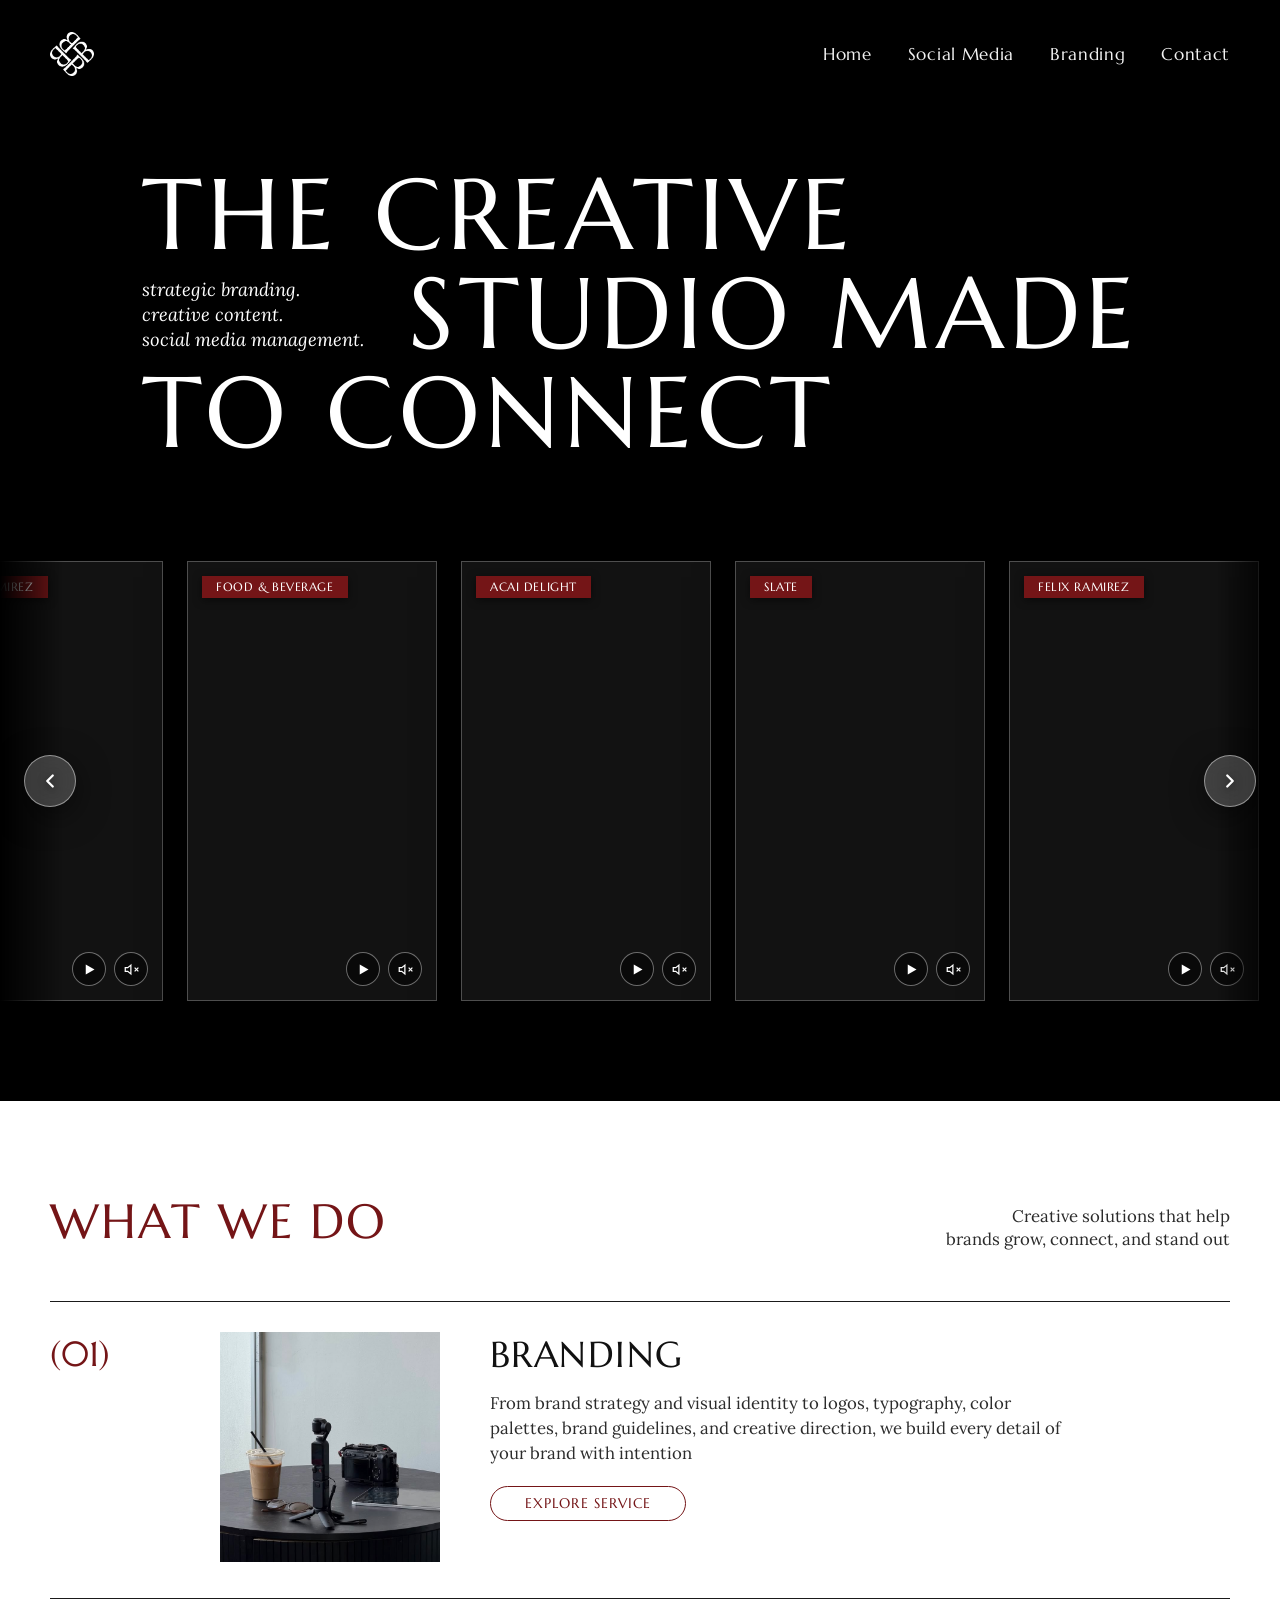
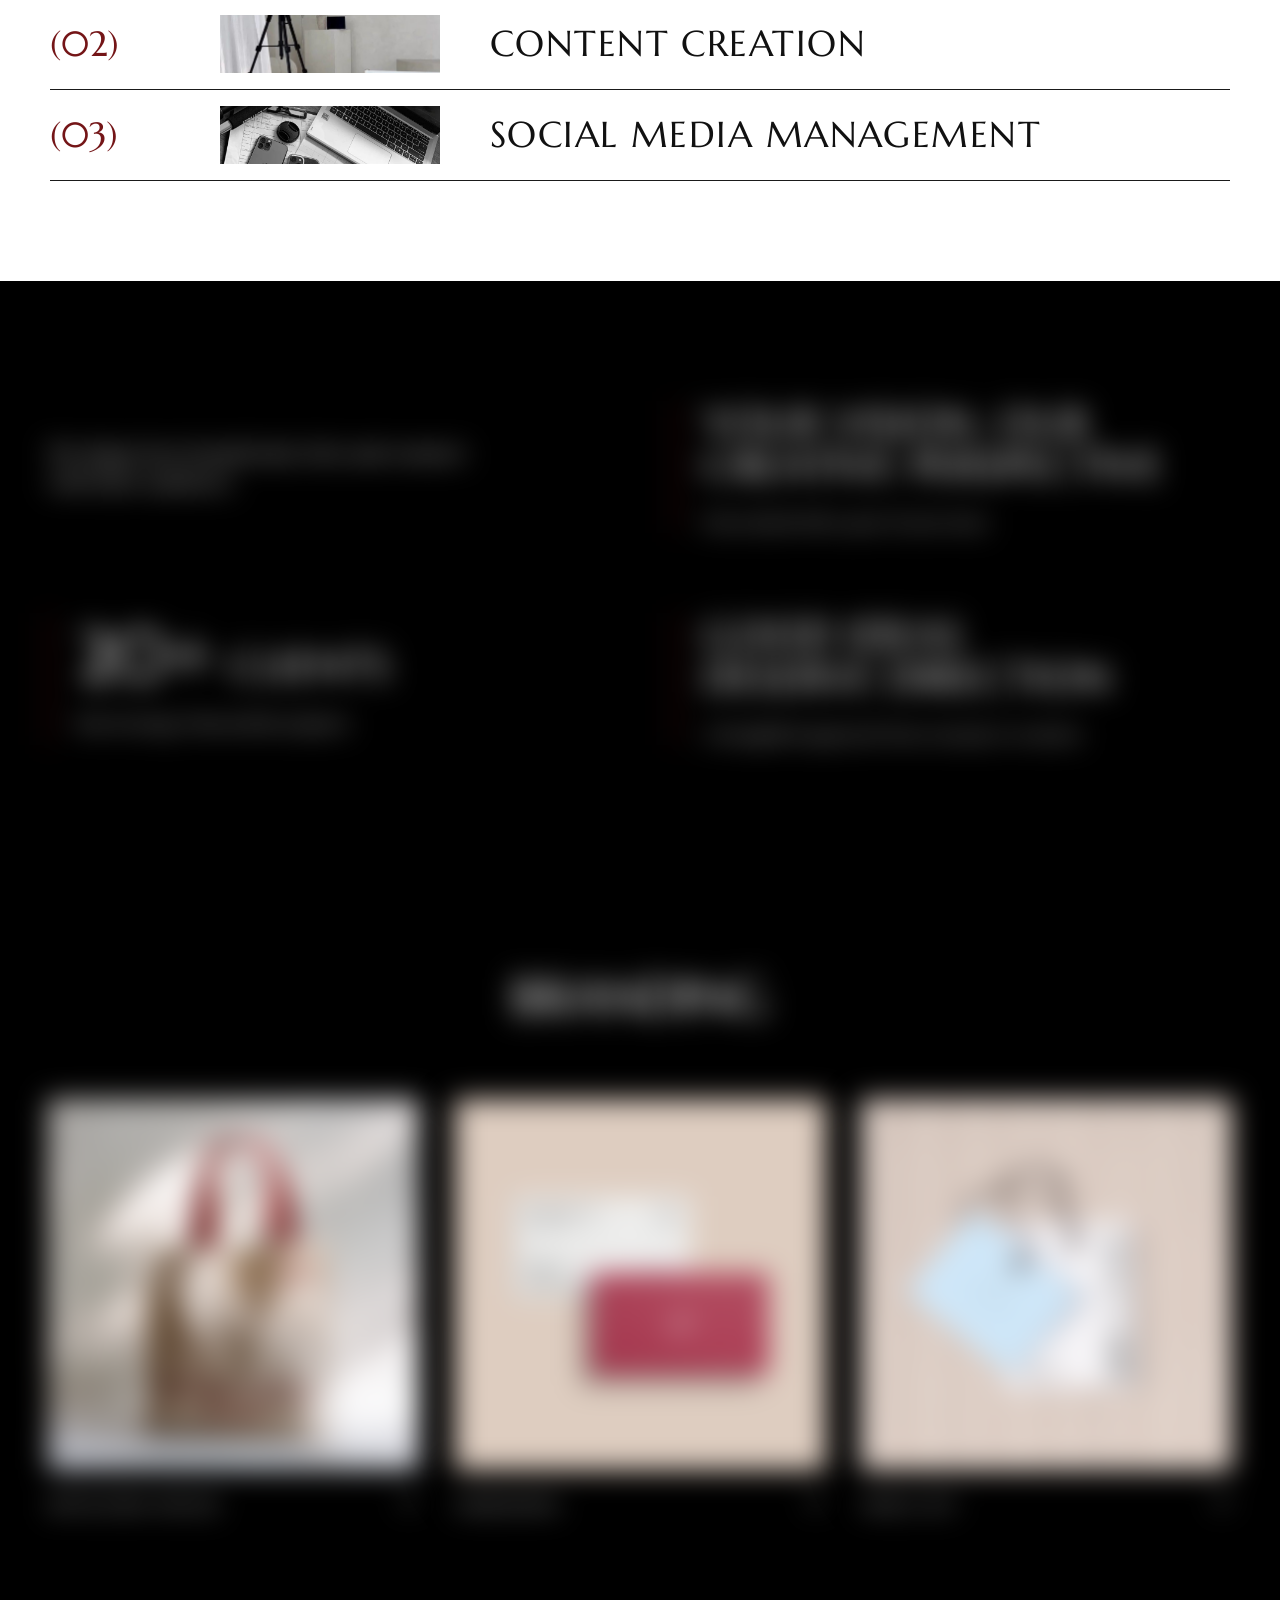
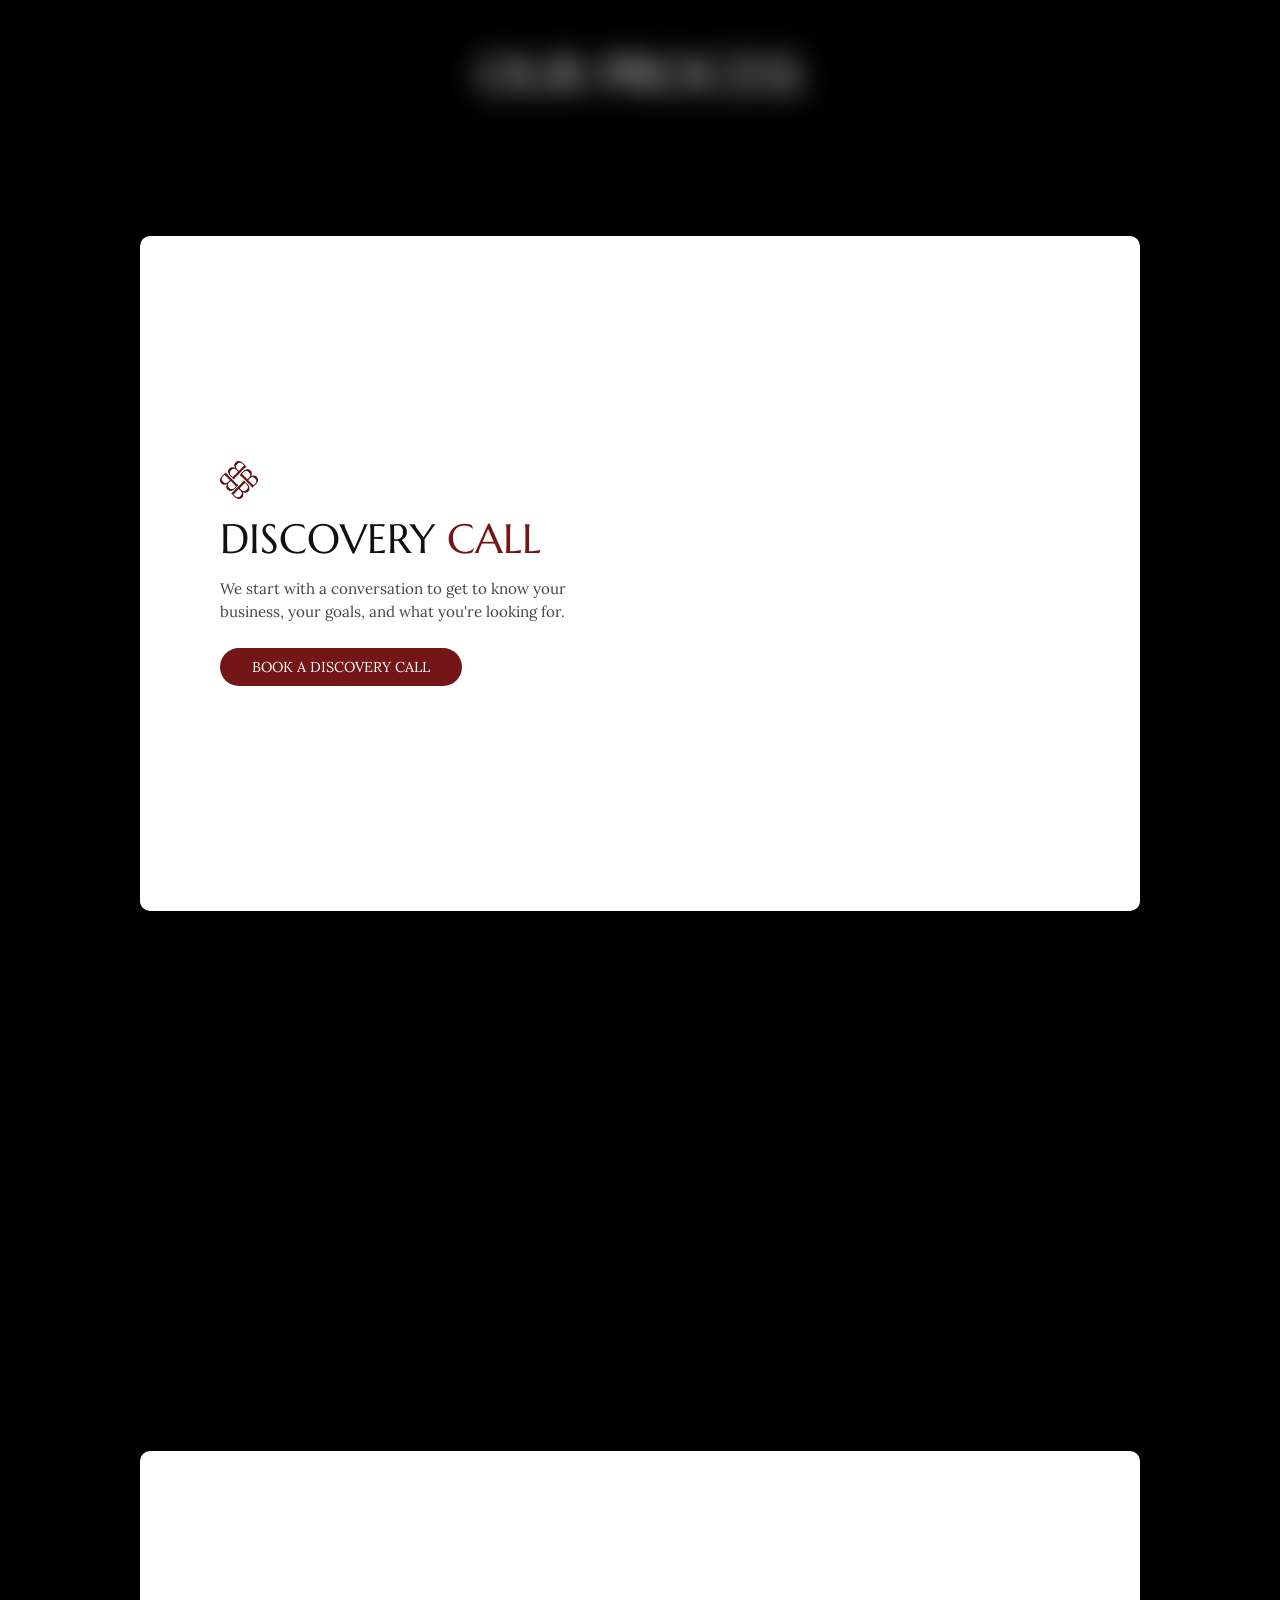
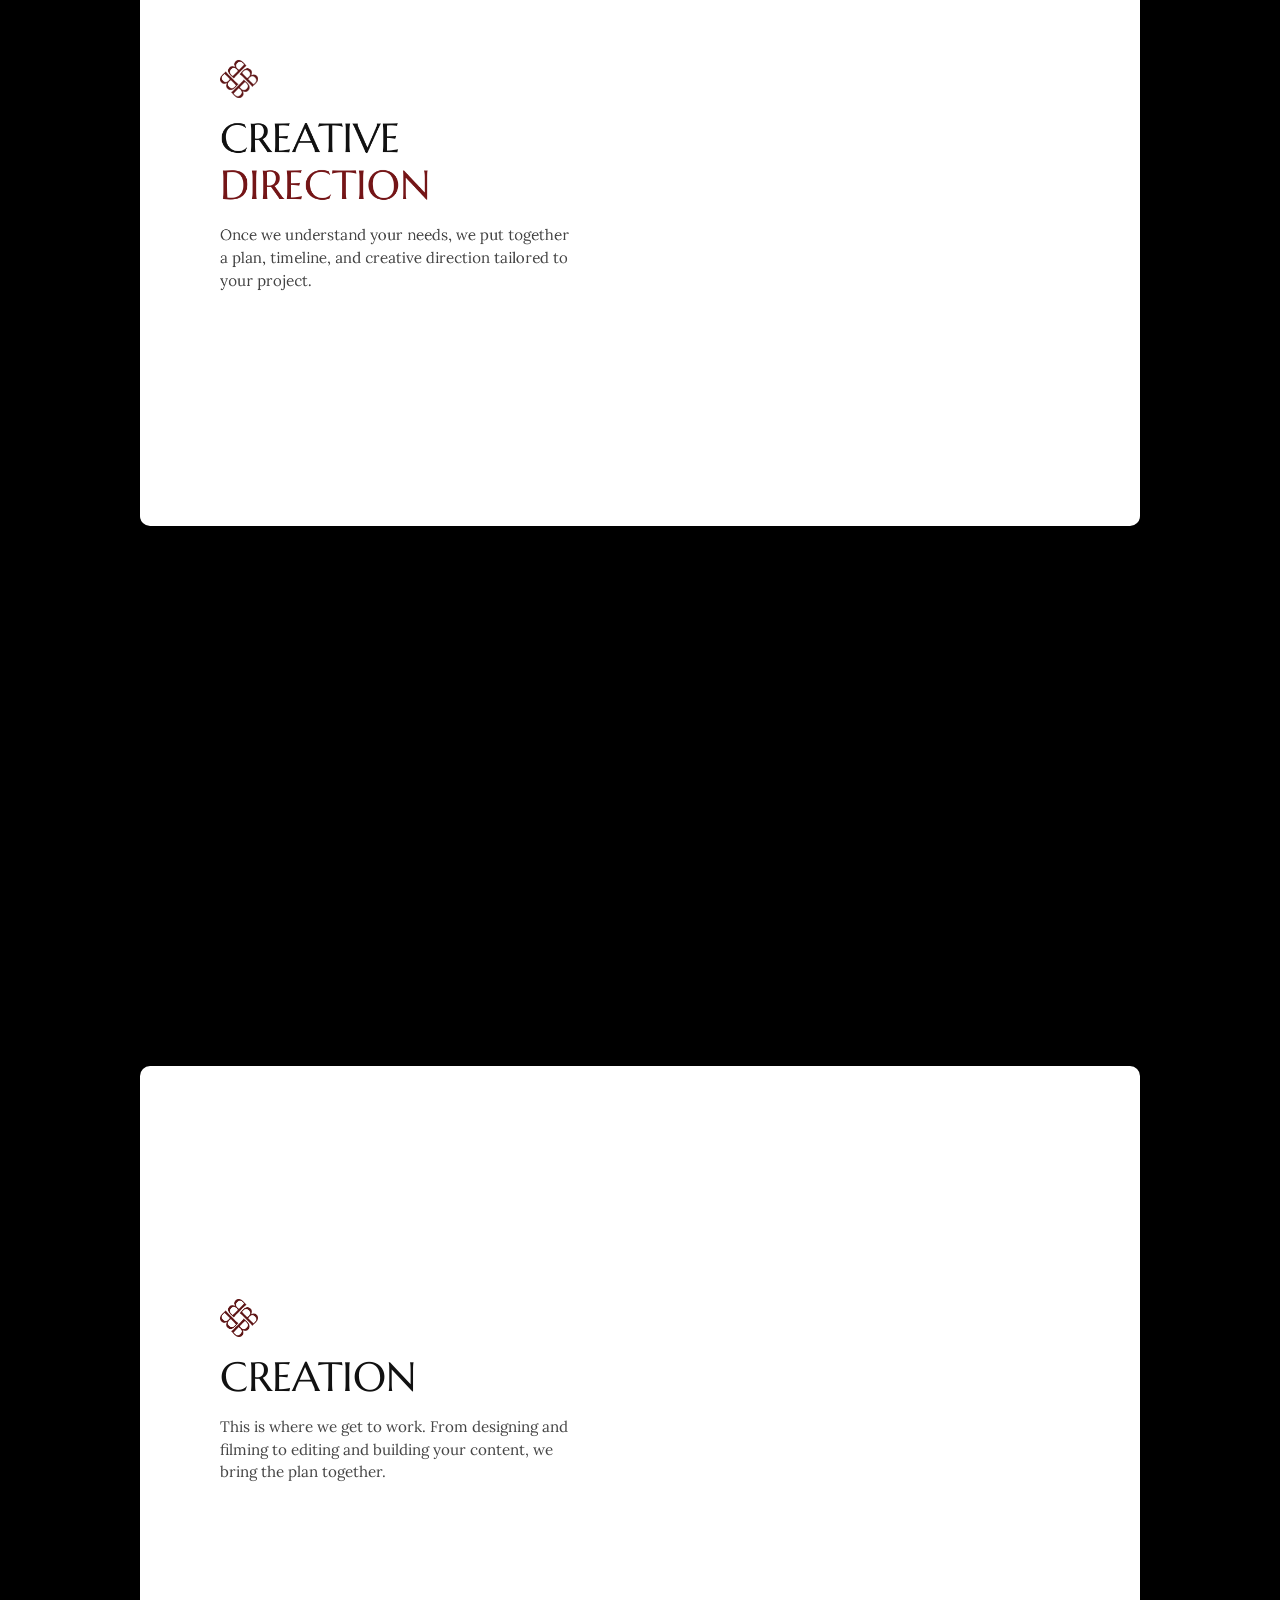
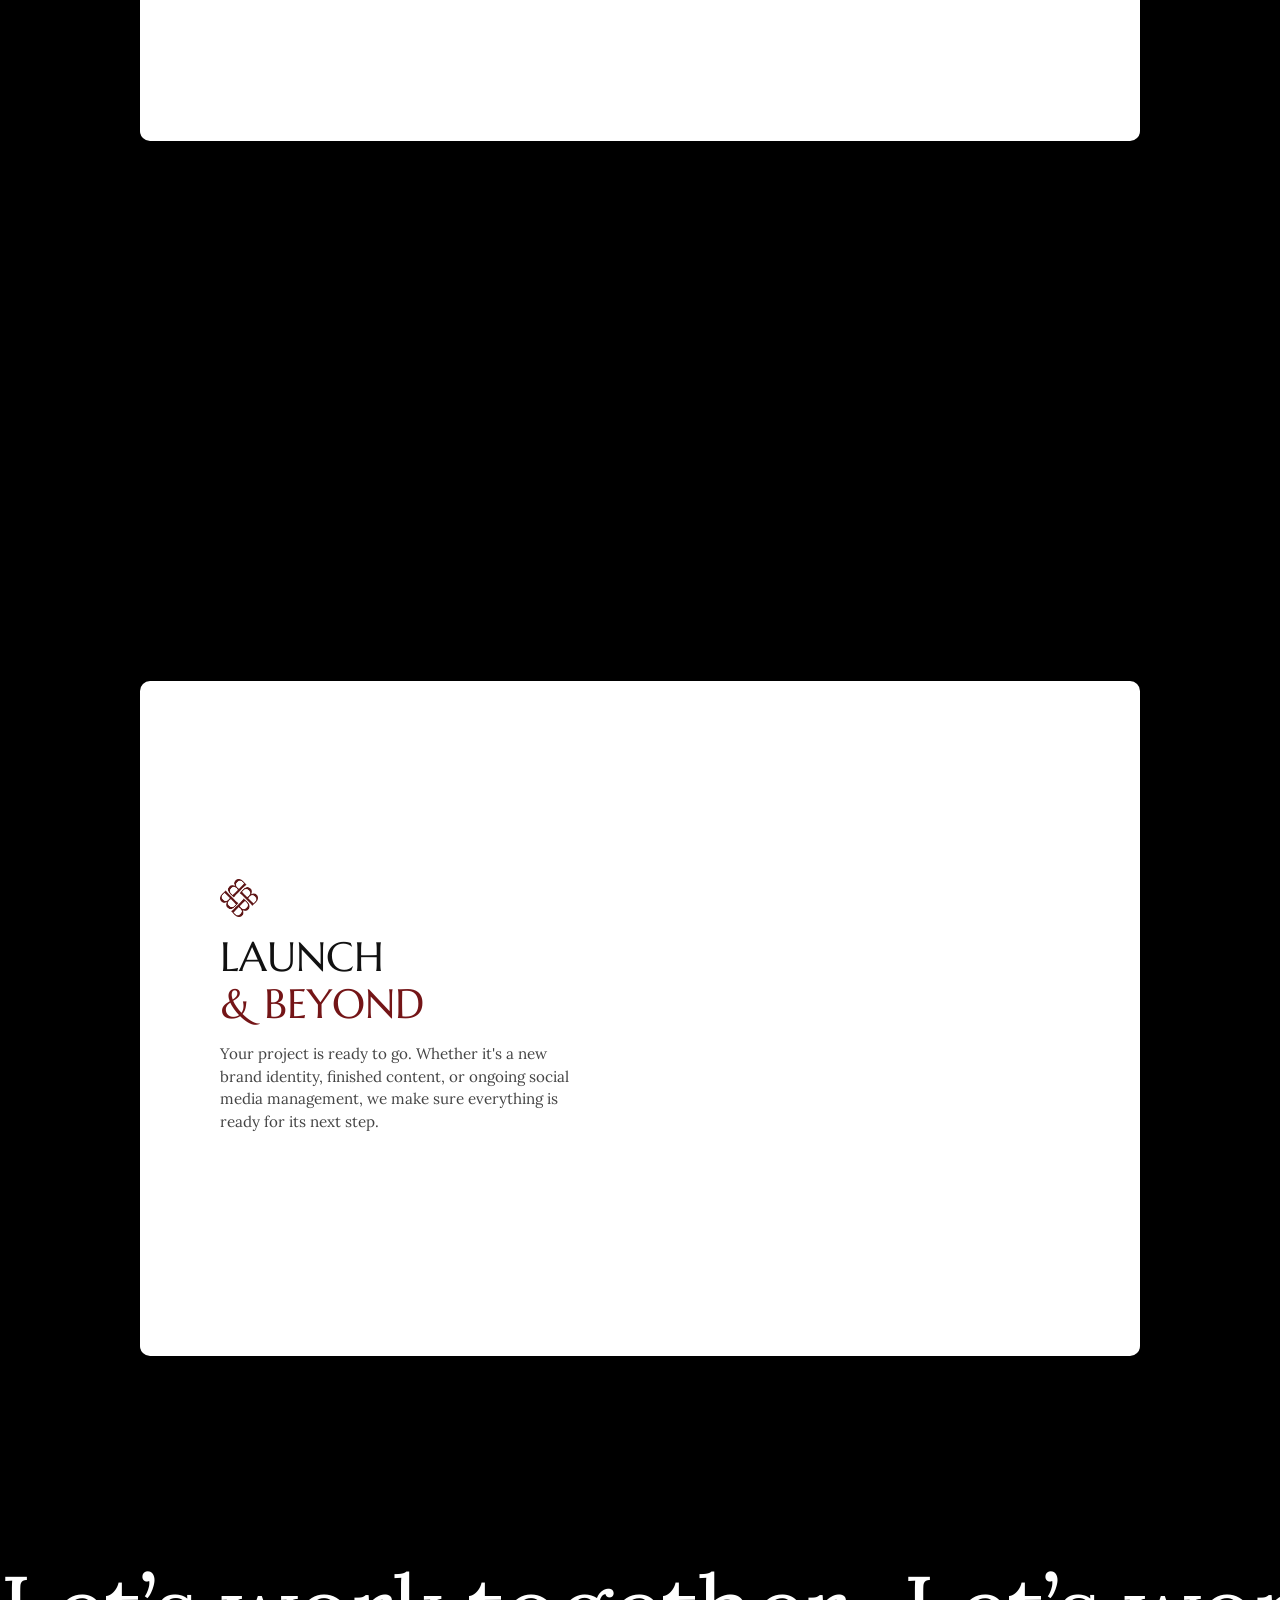
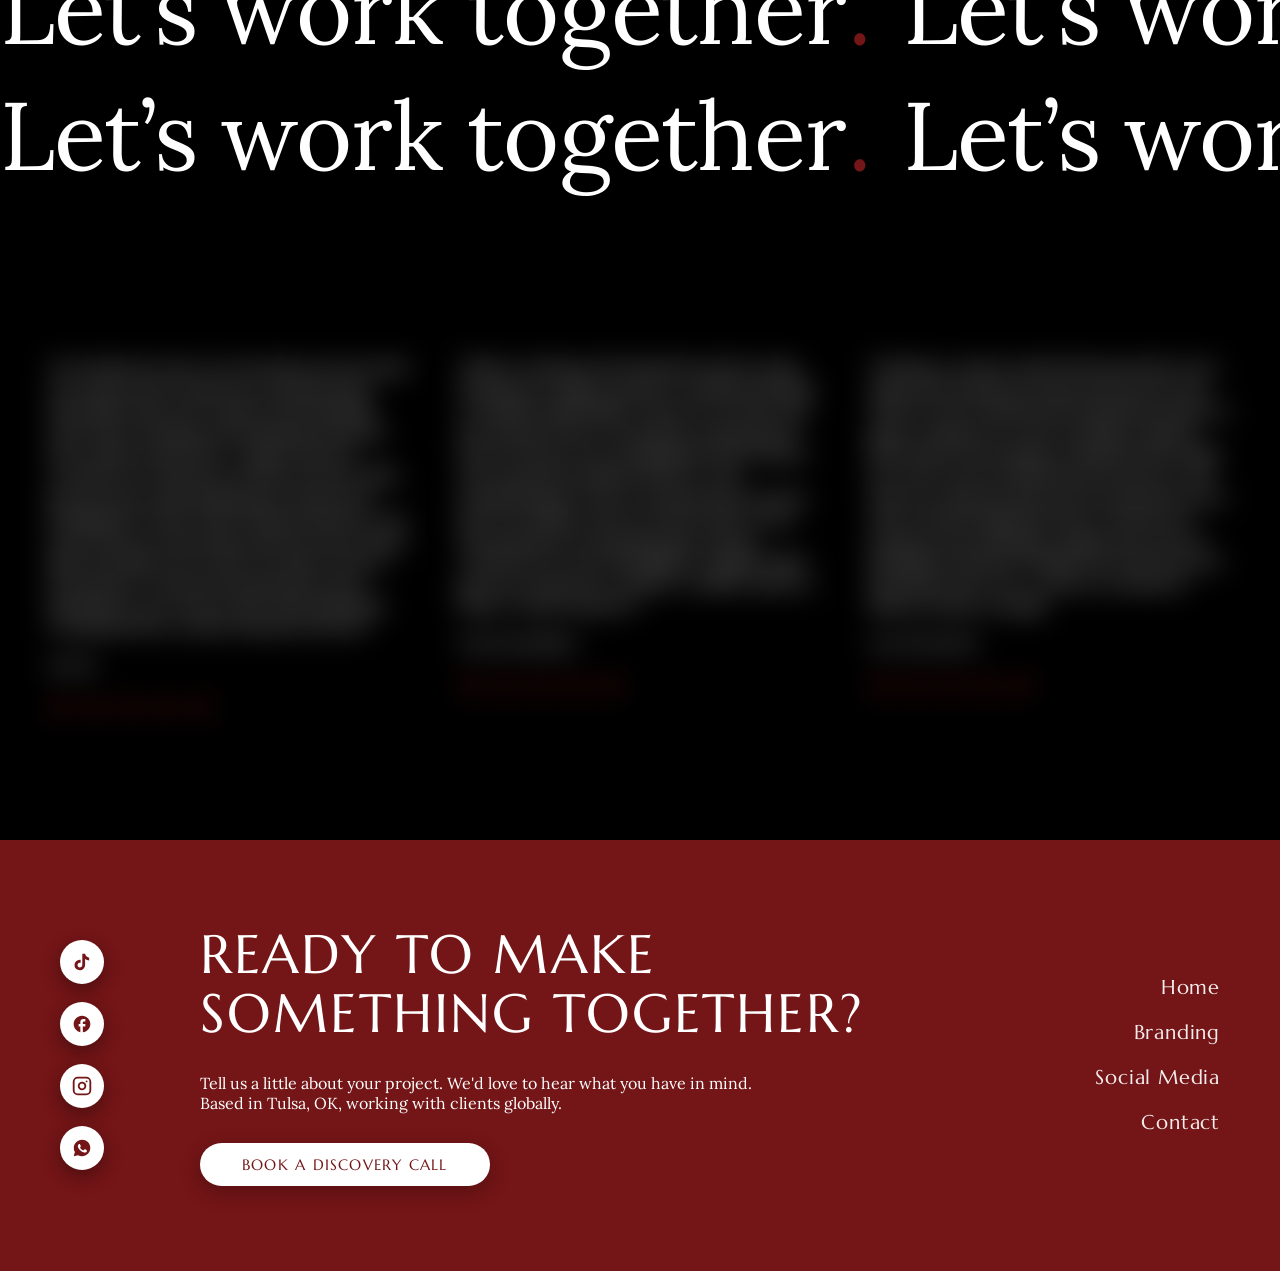
==== Index.html @ 367abc16 "Add files via upload" ====
<!DOCTYPE html>
<html lang="es">
<head>
  <meta charset="UTF-8">
  <meta name="viewport" content="width=device-width, initial-scale=1.0">
  <title>Bitacora House</title>

  <!-- Google Fonts: Marcellus & Lora -->
  <link rel="preconnect" href="https://fonts.googleapis.com">
  <link rel="preconnect" href="https://fonts.gstatic.com" crossorigin>
  <link href="https://fonts.googleapis.com/css2?family=Lora:ital,wght@0,400;0,500;1,400;1,500&family=Marcellus&display=swap" rel="stylesheet">
  <link rel="preconnect" href="https://pub-6bf4c243ac1148e3a5c3381489ba08fd.r2.dev" crossorigin>
  <link rel="dns-prefetch" href="https://pub-6bf4c243ac1148e3a5c3381489ba08fd.r2.dev">
  <link rel="stylesheet" href="style.css">
</head>
<body>
  <!-- INICIO DEL LOADER -->
  <div id="contenedor-loader">
    <video class="video-loader" autoplay loop muted playsinline>
      <source src="1116.mp4" type="video/mp4">
    </video>
  </div>
  <!-- FIN DEL LOADER -->

  <!-- Cursor Personalizado: Círculo con Flecha -->
  <div class="custom-cursor" id="customCursor">
    <svg viewBox="0 0 24 24" fill="none" stroke="currentColor" stroke-width="2.2" stroke-linecap="round" stroke-linejoin="round">
      <line x1="7" y1="17" x2="17" y2="7"></line>
      <polyline points="7 7 17 7 17 17"></polyline>
    </svg>
  </div>

  <!-- Video de Fondo Nativo con Inercia por Scroll -->
  <video id="bgVideo" src="fondologob.mp4" autoplay loop muted playsinline preload="auto"></video>

  <!-- Navegación -->
  <header class="navbar">
    <a href="#" class="brand-logo" aria-label="Home">
      <img src="BHLOGO.png" alt="Símbolo de marca" class="brand-logo-img">
    </a>

    <nav class="nav-links">
      <a href="Index.html" class="nav-link">Home</a>
      <a href="Services.html" class="nav-link">Social Media</a>
      <a href="Brand.html" class="nav-link">Branding</a>
      <a href="Contact.html" class="nav-link">Contact</a>
    </nav>
  </header>

  <!-- HERO SECTION -->
  <section class="hero-section" id="home">
    <div class="hero-text-block" id="heroTextBlock">
      <div class="hero-row top-row">
        <h1 class="headline-part">THE CREATIVE</h1>
      </div>

      <div class="hero-row middle-row">
        <p class="tagline">strategic branding.<br>
          creative content.<br>
          social media management.
        </p>
        <h1 class="headline-part agency-title">STUDIO MADE</h1>
      </div>

      <div class="hero-row bottom-row">
        <h1 class="headline-part">TO CONNECT</h1>
      </div>
    </div>
  </section>

  <!-- CARRUSEL DE REELS CON CONTROLES (11 VIDEOS ÚNICOS) -->
  <section class="carousel-section">
    <div class="carousel-nav-wrapper">
      <button class="glass-btn" id="prevBtn" aria-label="Reel anterior">
        <svg viewBox="0 0 24 24" fill="none" stroke="currentColor" stroke-width="2.5" stroke-linecap="round" stroke-linejoin="round">
          <polyline points="15 18 9 12 15 6"></polyline>
        </svg>
      </button>

      <div class="carousel-viewport" id="carouselViewport">
        <div class="carousel-track" id="carouselTrack">
          <!-- Reel 1 -->
          <article class="reel-card">
            <a href="Felix.html"><div class="reel-badge">FELIX RAMIREZ</div></a>
            <div class="reel-controls">
              <button class="reel-ctrl-btn btn-play" aria-label="Reproducir desde el inicio">
                <svg class="icon-play" viewBox="0 0 24 24" fill="currentColor"><polygon points="6 4 20 12 6 20 6 4"></polygon></svg>
                <svg class="icon-pause" viewBox="0 0 24 24" fill="currentColor"><rect x="6" y="4" width="4" height="16"></rect><rect x="14" y="4" width="4" height="16"></rect></svg>
              </button>
              <button class="reel-ctrl-btn btn-mute" aria-label="Mutear o desmutear">
                <svg class="icon-unmuted" viewBox="0 0 24 24" fill="none" stroke="currentColor" stroke-width="2"><polygon points="11 5 6 9 2 9 2 15 6 15 11 19 11 5"></polygon><path d="M19.07 4.93a10 10 0 0 1 0 14.14M15.54 8.46a5 5 0 0 1 0 7.07"></path></svg>
                <svg class="icon-muted" viewBox="0 0 24 24" fill="none" stroke="currentColor" stroke-width="2"><polygon points="11 5 6 9 2 9 2 15 6 15 11 19 11 5"></polygon><line x1="23" y1="9" x2="17" y2="15"></line><line x1="17" y1="9" x2="23" y2="15"></line></svg>
              </button>
            </div>
            <video class="reel-video" loop muted playsinline preload="none" src="https://pub-6bf4c243ac1148e3a5c3381489ba08fd.r2.dev/Reel%205%20Felix%20(2).mp4"></video>
          </article>

          <!-- Reel 2 -->
          <article class="reel-card">
            <a href="Services.html"><div class="reel-badge">FOOD &amp; BEVERAGE</div></a>
            <div class="reel-controls">
              <button class="reel-ctrl-btn btn-play" aria-label="Reproducir desde el inicio">
                <svg class="icon-play" viewBox="0 0 24 24" fill="currentColor"><polygon points="6 4 20 12 6 20 6 4"></polygon></svg>
                <svg class="icon-pause" viewBox="0 0 24 24" fill="currentColor"><rect x="6" y="4" width="4" height="16"></rect><rect x="14" y="4" width="4" height="16"></rect></svg>
              </button>
              <button class="reel-ctrl-btn btn-mute" aria-label="Mutear o desmutear">
                <svg class="icon-unmuted" viewBox="0 0 24 24" fill="none" stroke="currentColor" stroke-width="2"><polygon points="11 5 6 9 2 9 2 15 6 15 11 19 11 5"></polygon><path d="M19.07 4.93a10 10 0 0 1 0 14.14M15.54 8.46a5 5 0 0 1 0 7.07"></path></svg>
                <svg class="icon-muted" viewBox="0 0 24 24" fill="none" stroke="currentColor" stroke-width="2"><polygon points="11 5 6 9 2 9 2 15 6 15 11 19 11 5"></polygon><line x1="23" y1="9" x2="17" y2="15"></line><line x1="17" y1="9" x2="23" y2="15"></line></svg>
              </button>
            </div>
            <video class="reel-video" loop muted playsinline preload="none" src="https://pub-6bf4c243ac1148e3a5c3381489ba08fd.r2.dev/Meaning%20Of%20Parea.mp4"></video>
          </article>

          <!-- Reel 3 -->
          <article class="reel-card">
            <a href="Acai.html"><div class="reel-badge">ACAI DELIGHT</div></a>
            <div class="reel-controls">
              <button class="reel-ctrl-btn btn-play" aria-label="Reproducir desde el inicio">
                <svg class="icon-play" viewBox="0 0 24 24" fill="currentColor"><polygon points="6 4 20 12 6 20 6 4"></polygon></svg>
                <svg class="icon-pause" viewBox="0 0 24 24" fill="currentColor"><rect x="6" y="4" width="4" height="16"></rect><rect x="14" y="4" width="4" height="16"></rect></svg>
              </button>
              <button class="reel-ctrl-btn btn-mute" aria-label="Mutear o desmutear">
                <svg class="icon-unmuted" viewBox="0 0 24 24" fill="none" stroke="currentColor" stroke-width="2"><polygon points="11 5 6 9 2 9 2 15 6 15 11 19 11 5"></polygon><path d="M19.07 4.93a10 10 0 0 1 0 14.14M15.54 8.46a5 5 0 0 1 0 7.07"></path></svg>
                <svg class="icon-muted" viewBox="0 0 24 24" fill="none" stroke="currentColor" stroke-width="2"><polygon points="11 5 6 9 2 9 2 15 6 15 11 19 11 5"></polygon><line x1="23" y1="9" x2="17" y2="15"></line><line x1="17" y1="9" x2="23" y2="15"></line></svg>
              </button>
            </div>
            <video class="reel-video" loop muted playsinline preload="none" src="https://pub-6bf4c243ac1148e3a5c3381489ba08fd.r2.dev/Mel%20%26%20Amor%20(1).mp4"></video>
          </article>

          <!-- Reel 4 -->
          <article class="reel-card">
            <a href="Slate.html"><div class="reel-badge">SLATE</div></a>
            <div class="reel-controls">
              <button class="reel-ctrl-btn btn-play" aria-label="Reproducir desde el inicio">
                <svg class="icon-play" viewBox="0 0 24 24" fill="currentColor"><polygon points="6 4 20 12 6 20 6 4"></polygon></svg>
                <svg class="icon-pause" viewBox="0 0 24 24" fill="currentColor"><rect x="6" y="4" width="4" height="16"></rect><rect x="14" y="4" width="4" height="16"></rect></svg>
              </button>
              <button class="reel-ctrl-btn btn-mute" aria-label="Mutear o desmutear">
                <svg class="icon-unmuted" viewBox="0 0 24 24" fill="none" stroke="currentColor" stroke-width="2"><polygon points="11 5 6 9 2 9 2 15 6 15 11 19 11 5"></polygon><path d="M19.07 4.93a10 10 0 0 1 0 14.14M15.54 8.46a5 5 0 0 1 0 7.07"></path></svg>
                <svg class="icon-muted" viewBox="0 0 24 24" fill="none" stroke="currentColor" stroke-width="2"><polygon points="11 5 6 9 2 9 2 15 6 15 11 19 11 5"></polygon><line x1="23" y1="9" x2="17" y2="15"></line><line x1="17" y1="9" x2="23" y2="15"></line></svg>
              </button>
            </div>
            <video class="reel-video" loop muted playsinline preload="none" src="https://pub-6bf4c243ac1148e3a5c3381489ba08fd.r2.dev/Sinus%20Relief%20Facial%20Ad%20V5.mp4"></video>
          </article>

          <!-- Reel 5 -->
          <article class="reel-card">
            <a href="Felix.html"><div class="reel-badge">FELIX RAMIREZ</div></a>
            <div class="reel-controls">
              <button class="reel-ctrl-btn btn-play" aria-label="Reproducir desde el inicio">
                <svg class="icon-play" viewBox="0 0 24 24" fill="currentColor"><polygon points="6 4 20 12 6 20 6 4"></polygon></svg>
                <svg class="icon-pause" viewBox="0 0 24 24" fill="currentColor"><rect x="6" y="4" width="4" height="16"></rect><rect x="14" y="4" width="4" height="16"></rect></svg>
              </button>
              <button class="reel-ctrl-btn btn-mute" aria-label="Mutear o desmutear">
                <svg class="icon-unmuted" viewBox="0 0 24 24" fill="none" stroke="currentColor" stroke-width="2"><polygon points="11 5 6 9 2 9 2 15 6 15 11 19 11 5"></polygon><path d="M19.07 4.93a10 10 0 0 1 0 14.14M15.54 8.46a5 5 0 0 1 0 7.07"></path></svg>
                <svg class="icon-muted" viewBox="0 0 24 24" fill="none" stroke="currentColor" stroke-width="2"><polygon points="11 5 6 9 2 9 2 15 6 15 11 19 11 5"></polygon><line x1="23" y1="9" x2="17" y2="15"></line><line x1="17" y1="9" x2="23" y2="15"></line></svg>
              </button>
            </div>
            <video class="reel-video" loop muted playsinline preload="none" src="https://pub-6bf4c243ac1148e3a5c3381489ba08fd.r2.dev/Reel%20Felix%201%20%20Cta.mp4"></video>
          </article>

          <!-- Reel 6 -->
          <article class="reel-card">
            <a href="Services.html"><div class="reel-badge">HAULING SERVICES</div></a>
            <div class="reel-controls">
              <button class="reel-ctrl-btn btn-play" aria-label="Reproducir desde el inicio">
                <svg class="icon-play" viewBox="0 0 24 24" fill="currentColor"><polygon points="6 4 20 12 6 20 6 4"></polygon></svg>
                <svg class="icon-pause" viewBox="0 0 24 24" fill="currentColor"><rect x="6" y="4" width="4" height="16"></rect><rect x="14" y="4" width="4" height="16"></rect></svg>
              </button>
              <button class="reel-ctrl-btn btn-mute" aria-label="Mutear o desmutear">
                <svg class="icon-unmuted" viewBox="0 0 24 24" fill="none" stroke="currentColor" stroke-width="2"><polygon points="11 5 6 9 2 9 2 15 6 15 11 19 11 5"></polygon><path d="M19.07 4.93a10 10 0 0 1 0 14.14M15.54 8.46a5 5 0 0 1 0 7.07"></path></svg>
                <svg class="icon-muted" viewBox="0 0 24 24" fill="none" stroke="currentColor" stroke-width="2"><polygon points="11 5 6 9 2 9 2 15 6 15 11 19 11 5"></polygon><line x1="23" y1="9" x2="17" y2="15"></line><line x1="17" y1="9" x2="23" y2="15"></line></svg>
              </button>
            </div>
            <video class="reel-video" loop muted playsinline preload="none" src="https://pub-6bf4c243ac1148e3a5c3381489ba08fd.r2.dev/Reel%202.mp4"></video>
          </article>

          <!-- Reel 7 -->
          <article class="reel-card">
            <a href="Slate.html"><div class="reel-badge">SLATE</div></a>
            <div class="reel-controls">
              <button class="reel-ctrl-btn btn-play" aria-label="Reproducir desde el inicio">
                <svg class="icon-play" viewBox="0 0 24 24" fill="currentColor"><polygon points="6 4 20 12 6 20 6 4"></polygon></svg>
                <svg class="icon-pause" viewBox="0 0 24 24" fill="currentColor"><rect x="6" y="4" width="4" height="16"></rect><rect x="14" y="4" width="4" height="16"></rect></svg>
              </button>
              <button class="reel-ctrl-btn btn-mute" aria-label="Mutear o desmutear">
                <svg class="icon-unmuted" viewBox="0 0 24 24" fill="none" stroke="currentColor" stroke-width="2"><polygon points="11 5 6 9 2 9 2 15 6 15 11 19 11 5"></polygon><path d="M19.07 4.93a10 10 0 0 1 0 14.14M15.54 8.46a5 5 0 0 1 0 7.07"></path></svg>
                <svg class="icon-muted" viewBox="0 0 24 24" fill="none" stroke="currentColor" stroke-width="2"><polygon points="11 5 6 9 2 9 2 15 6 15 11 19 11 5"></polygon><line x1="23" y1="9" x2="17" y2="15"></line><line x1="17" y1="9" x2="23" y2="15"></line></svg>
              </button>
            </div>
            <video class="reel-video" loop muted playsinline preload="none" src="https://pub-6bf4c243ac1148e3a5c3381489ba08fd.r2.dev/You%20Skin%20Is%20Begging%20You%20For%20This.mp4"></video>
          </article>

          <!-- Reel 8 -->
          <article class="reel-card">
            <a href="Services.html"><div class="reel-badge">HAULING SERVICES</div></a>
            <div class="reel-controls">
              <button class="reel-ctrl-btn btn-play" aria-label="Reproducir desde el inicio">
                <svg class="icon-play" viewBox="0 0 24 24" fill="currentColor"><polygon points="6 4 20 12 6 20 6 4"></polygon></svg>
                <svg class="icon-pause" viewBox="0 0 24 24" fill="currentColor"><rect x="6" y="4" width="4" height="16"></rect><rect x="14" y="4" width="4" height="16"></rect></svg>
              </button>
              <button class="reel-ctrl-btn btn-mute" aria-label="Mutear o desmutear">
                <svg class="icon-unmuted" viewBox="0 0 24 24" fill="none" stroke="currentColor" stroke-width="2"><polygon points="11 5 6 9 2 9 2 15 6 15 11 19 11 5"></polygon><path d="M19.07 4.93a10 10 0 0 1 0 14.14M15.54 8.46a5 5 0 0 1 0 7.07"></path></svg>
                <svg class="icon-muted" viewBox="0 0 24 24" fill="none" stroke="currentColor" stroke-width="2"><polygon points="11 5 6 9 2 9 2 15 6 15 11 19 11 5"></polygon><line x1="23" y1="9" x2="17" y2="15"></line><line x1="17" y1="9" x2="23" y2="15"></line></svg>
              </button>
            </div>
            <video class="reel-video" loop muted playsinline preload="none" src="https://pub-6bf4c243ac1148e3a5c3381489ba08fd.r2.dev/Reel%205.mp4"></video>
          </article>

          <!-- Reel 9 -->
          <article class="reel-card">
            <a href="Services.html"><div class="reel-badge">FOOD &amp; BEVERAGE</div></a>
            <div class="reel-controls">
              <button class="reel-ctrl-btn btn-play" aria-label="Reproducir desde el inicio">
                <svg class="icon-play" viewBox="0 0 24 24" fill="currentColor"><polygon points="6 4 20 12 6 20 6 4"></polygon></svg>
                <svg class="icon-pause" viewBox="0 0 24 24" fill="currentColor"><rect x="6" y="4" width="4" height="16"></rect><rect x="14" y="4" width="4" height="16"></rect></svg>
              </button>
              <button class="reel-ctrl-btn btn-mute" aria-label="Mutear o desmutear">
                <svg class="icon-unmuted" viewBox="0 0 24 24" fill="none" stroke="currentColor" stroke-width="2"><polygon points="11 5 6 9 2 9 2 15 6 15 11 19 11 5"></polygon><path d="M19.07 4.93a10 10 0 0 1 0 14.14M15.54 8.46a5 5 0 0 1 0 7.07"></path></svg>
                <svg class="icon-muted" viewBox="0 0 24 24" fill="none" stroke="currentColor" stroke-width="2"><polygon points="11 5 6 9 2 9 2 15 6 15 11 19 11 5"></polygon><line x1="23" y1="9" x2="17" y2="15"></line><line x1="17" y1="9" x2="23" y2="15"></line></svg>
              </button>
            </div>
            <video class="reel-video" loop muted playsinline preload="none" src="https://pub-6bf4c243ac1148e3a5c3381489ba08fd.r2.dev/Reel%202%20-%20Hawaiian%20Fajitas.mp4"></video>
          </article>

          <!-- Reel 10 -->
          <article class="reel-card">
            <a href="Acai.html"><div class="reel-badge">ACAI DELIGHT</div></a>
            <div class="reel-controls">
              <button class="reel-ctrl-btn btn-play" aria-label="Reproducir desde el inicio">
                <svg class="icon-play" viewBox="0 0 24 24" fill="currentColor"><polygon points="6 4 20 12 6 20 6 4"></polygon></svg>
                <svg class="icon-pause" viewBox="0 0 24 24" fill="currentColor"><rect x="6" y="4" width="4" height="16"></rect><rect x="14" y="4" width="4" height="16"></rect></svg>
              </button>
              <button class="reel-ctrl-btn btn-mute" aria-label="Mutear o desmutear">
                <svg class="icon-unmuted" viewBox="0 0 24 24" fill="none" stroke="currentColor" stroke-width="2"><polygon points="11 5 6 9 2 9 2 15 6 15 11 19 11 5"></polygon><path d="M19.07 4.93a10 10 0 0 1 0 14.14M15.54 8.46a5 5 0 0 1 0 7.07"></path></svg>
                <svg class="icon-muted" viewBox="0 0 24 24" fill="none" stroke="currentColor" stroke-width="2"><polygon points="11 5 6 9 2 9 2 15 6 15 11 19 11 5"></polygon><line x1="23" y1="9" x2="17" y2="15"></line><line x1="17" y1="9" x2="23" y2="15"></line></svg>
              </button>
            </div>
            <video class="reel-video" loop muted playsinline preload="none" src="https://pub-6bf4c243ac1148e3a5c3381489ba08fd.r2.dev/Ocean%20Brreze%20Base.mp4"></video>
          </article>

          <!-- Reel 11 -->
          <article class="reel-card">
            <a href="Services.html"><div class="reel-badge">HOME ORGANIZATION</div></a>
            <div class="reel-controls">
              <button class="reel-ctrl-btn btn-play" aria-label="Reproducir desde el inicio">
                <svg class="icon-play" viewBox="0 0 24 24" fill="currentColor"><polygon points="6 4 20 12 6 20 6 4"></polygon></svg>
                <svg class="icon-pause" viewBox="0 0 24 24" fill="currentColor"><rect x="6" y="4" width="4" height="16"></rect><rect x="14" y="4" width="4" height="16"></rect></svg>
              </button>
              <button class="reel-ctrl-btn btn-mute" aria-label="Mutear o desmutear">
                <svg class="icon-unmuted" viewBox="0 0 24 24" fill="none" stroke="currentColor" stroke-width="2"><polygon points="11 5 6 9 2 9 2 15 6 15 11 19 11 5"></polygon><path d="M19.07 4.93a10 10 0 0 1 0 14.14M15.54 8.46a5 5 0 0 1 0 7.07"></path></svg>
                <svg class="icon-muted" viewBox="0 0 24 24" fill="none" stroke="currentColor" stroke-width="2"><polygon points="11 5 6 9 2 9 2 15 6 15 11 19 11 5"></polygon><line x1="23" y1="9" x2="17" y2="15"></line><line x1="17" y1="9" x2="23" y2="15"></line></svg>
              </button>
            </div>
            <video class="reel-video" loop muted playsinline preload="none" src="https://pub-6bf4c243ac1148e3a5c3381489ba08fd.r2.dev/Reel%20Spaceset%20-3%20Signs%20You%20Home%20V3.mp4"></video>
          </article>
        </div>
      </div>

      <button class="glass-btn" id="nextBtn" aria-label="Reel siguiente">
        <svg viewBox="0 0 24 24" fill="none" stroke="currentColor" stroke-width="2.5" stroke-linecap="round" stroke-linejoin="round">
          <polyline points="9 18 15 12 9 6"></polyline>
        </svg>
      </button>
    </div>
  </section>

  <!-- BANNER 1: SERVICIOS (FONDO BLANCO SÓLIDO) -->
  <section class="services-section" id="services">
    <div class="services-container">
      <header class="services-header">
        <h2 class="services-title">WHAT WE DO</h2>
        <p class="services-subtitle">Creative solutions that help <br> brands grow, connect, and stand out</p>
      </header>

      <div class="accordion-list">
        <article class="accordion-item active" data-index="01">
          <div class="accordion-trigger">
            <span class="item-number">(01)</span>
            <div class="item-preview">
              <img src="2.jpg" loading="lazy" alt="Brands visual" class="item-img">
            </div>
            <div class="item-content-wrap">
              <h3 class="item-title">BRANDING</h3>
              <div class="item-details">
                <p class="item-description">
                  From brand strategy and visual identity to logos, typography, color palettes, brand guidelines, and creative direction, we build every detail of your brand with intention
                </p>
                <a href="Brand.html" class="btn-pill">EXPLORE SERVICE</a>
              </div>
            </div>
          </div>
        </article>

        <article class="accordion-item" data-index="02">
          <div class="accordion-trigger">
            <span class="item-number">(02)</span>
            <div class="item-preview">
              <img src="1.jpg" loading="lazy" alt="Content Creation visual" class="item-img">
            </div>
            <div class="item-content-wrap">
              <h3 class="item-title">CONTENT CREATION</h3>
              <div class="item-details">
                <p class="item-description">
                  From creative concepts and on-site production to professional photography, video editing, and social media content, we create visuals that capture your brand from every angle
                </p>
                <a href="Services.html" class="btn-pill">EXPLORE SERVICE</a>
              </div>
            </div>
          </div>
        </article>

        <article class="accordion-item" data-index="05">
          <div class="accordion-trigger">
            <span class="item-number">(03)</span>
            <div class="item-preview">
              <img src="5.jpg" loading="lazy" alt="Social Media Management visual" class="item-img">
            </div>
            <div class="item-content-wrap">
              <h3 class="item-title">SOCIAL MEDIA MANAGEMENT</h3>
              <div class="item-details">
                <p class="item-description">
                  We handle the strategy, content planning, creation, and day-to-day management of your social media, keeping your brand consistent, active, and relevant
                </p>
                <a href="Services.html" class="btn-pill">EXPLORE SERVICE</a>
              </div>
            </div>
          </div>
        </article>
      </div>
    </div>
  </section>

  <!-- BANNER 2: STATS / GRID -->
  <section class="stats-section" id="stats">
    <div class="stats-grid">
      <div class="stat-cell scroll-reveal">
        <p class="stat-intro-text">
          We shape how brands look, feel, and connect with their audience.
        </p>
      </div>

      <div class="stat-cell stat-with-accent scroll-reveal">
        <h3 class="stat-title">YOUR VISION, OUR CREATIVE PERSPECTIVE</h3>
        <p class="stat-sub">Every detail tells a part of your story</p>
      </div>

      <div class="stat-cell stat-with-accent scroll-reveal">
        <div class="stat-value-group">
          <span class="stat-number">20+</span>
          <span class="stat-label">CLIENTS</span>
        </div>
        <p class="stat-sub">Real strategy. Measurable progress</p>
      </div>

      <div class="stat-cell stat-with-accent scroll-reveal">
        <h3 class="stat-title">GOOD IDEAS DESERVE DIRECTION</h3>
        <p class="stat-sub">A thoughtful approach from concept to creation</p>
      </div>
    </div>
  </section>

  <!-- BANNER: BRANDS -->
  <section class="brands-section" id="brands">
    <div class="brands-container">
      <header class="brands-header scroll-reveal">
        <h2 class="brands-main-title">BRANDING</h2>
      </header>

      <div class="brands-grid">
        <!-- Item 1 (Izquierda) -->
        <a href="Brand.html#Bitacora" style="text-decoration: none; color: inherit;">
          <div class="brand-item scroll-reveal" data-cursor="hover">
            <div class="brand-image-wrapper">
              <img src="bitacora.png" loading="lazy" alt="Bitacora House" class="brand-img">
            </div>
            <div class="brand-footer">
              <span class="brand-name">BITACORA HOUSE</span>
              <span class="brand-arrow">
                <svg width="18" height="18" viewBox="0 0 24 24" fill="none" stroke="currentColor" stroke-width="2" stroke-linecap="round" stroke-linejoin="round">
                  <line x1="7" y1="17" x2="17" y2="7"></line>
                  <polyline points="7 7 17 7 17 17"></polyline>
                </svg>
              </span>
            </div>
          </div>
        </a>

        <!-- Item 2 (Centro) -->
        <a href="Brand.html#Harianna" style="text-decoration: none; color: inherit;">
          <div class="brand-item scroll-reveal" data-cursor="hover">
            <div class="brand-image-wrapper">
              <img src="2.png" loading="lazy" alt="Harianna" class="brand-img">
            </div>
            <div class="brand-footer">
              <span class="brand-name">HARIANNA</span>
              <span class="brand-arrow">
                <svg width="18" height="18" viewBox="0 0 24 24" fill="none" stroke="currentColor" stroke-width="2" stroke-linecap="round" stroke-linejoin="round">
                  <line x1="7" y1="17" x2="17" y2="7"></line>
                  <polyline points="7 7 17 7 17 17"></polyline>
                </svg>
              </span>
            </div>
          </div>
        </a>

        <!-- Item 3 (Derecha Grande / Hero) -->
        <a href="Brand.html#Spaceset" style="text-decoration: none; color: inherit;">
          <div class="brand-item brand-item-featured scroll-reveal" data-cursor="hover">
            <div class="brand-image-wrapper">
              <img src="1.png" loading="lazy" alt="Space Set" class="brand-img">
            </div>
            <div class="brand-footer">
              <span class="brand-name">SPACE SET</span>
              <span class="brand-arrow">
                <svg width="18" height="18" viewBox="0 0 24 24" fill="none" stroke="currentColor" stroke-width="2" stroke-linecap="round" stroke-linejoin="round">
                  <line x1="7" y1="17" x2="17" y2="7"></line>
                  <polyline points="7 7 17 7 17 17"></polyline>
                </svg>
              </span>
            </div>
          </div>
        </a>
      </div>
    </div>
  </section>

  <!-- BANNER: OUR PROCESS (STACKING CARDS) -->
  <header class="brands-header scroll-reveal">
    <h2 class="brands-main-title">OUR PROCESS</h2>
  </header>

  <section class="process-section" id="process">
    <div class="process-cards-container">
      <!-- Tarjeta 1 (IMÁGENES) -->
      <article class="process-card">
        <div class="pc-content">
          <img src="BH2LOGO.png" loading="lazy" alt="BH Logo" class="pc-logo">
          <h2 class="pc-title">DISCOVERY <span class="text-wine">CALL</span></h2>
          <p class="pc-desc">We start with a conversation to get to know your business, your goals, and what you're looking for.</p>
          <a href="https://wa.me/19188155447" class="pc-btn">BOOK A DISCOVERY CALL</a>
        </div>
        <div class="pc-video pc-vid-top scroll-reveal">
          <img src="agenda.jpg" loading="lazy" alt="Discovery Call 1" class="pc-media">
        </div>
        <div class="pc-video pc-vid-bottom scroll-reveal" style="transition-delay: 0.2s;">
          <img src="agenda2.jpg" loading="lazy" alt="Discovery Call 2" class="pc-media">
        </div>
      </article>

      <!-- Tarjeta 2 (IMÁGENES) -->
      <article class="process-card">
        <div class="pc-content">
          <img src="BH2LOGO.png" loading="lazy" alt="BH Logo" class="pc-logo">
          <h2 class="pc-title">CREATIVE <span class="text-wine">DIRECTION</span></h2>
          <p class="pc-desc">Once we understand your needs, we put together a plan, timeline, and creative direction tailored to your project.</p>
        </div>
        <div class="pc-video pc-vid-top scroll-reveal">
          <img src="creative.jpg" loading="lazy" alt="Creative Direction 1" class="pc-media">
        </div>
        <div class="pc-video pc-vid-bottom scroll-reveal" style="transition-delay: 0.2s;">
          <img src="creative2.jpg" loading="lazy" alt="Creative Direction 2" class="pc-media">
        </div>
      </article>

      <!-- Tarjeta 3 (VIDEOS) -->
      <article class="process-card">
        <div class="pc-content">
          <img src="BH2LOGO.png" loading="lazy" alt="BH Logo" class="pc-logo">
          <h2 class="pc-title">CREATION</h2>
          <p class="pc-desc">This is where we get to work. From designing and filming to editing and building your content, we bring the plan together.</p>
        </div>
        <div class="pc-video pc-vid-top scroll-reveal">
          <video src="https://res.cloudinary.com/j0gqetbh/video/upload/q_auto,f_auto,w_400/v1795008842/sam3.mp4" autoplay loop muted playsinline preload="none" class="pc-media"></video>
        </div>
        <div class="pc-video pc-vid-bottom scroll-reveal" style="transition-delay: 0.2s;">
          <video src="https://res.cloudinary.com/j0gqetbh/video/upload/q_auto,f_auto,w_400/v1795008839/sam2.mp4" autoplay loop muted playsinline preload="none" class="pc-media"></video>
        </div>
      </article>

      <!-- Tarjeta 4 (IMÁGENES) -->
      <article class="process-card">
        <div class="pc-content">
          <img src="BH2LOGO.png" loading="lazy" alt="BH Logo" class="pc-logo">
          <h2 class="pc-title">LAUNCH <span class="text-wine">&amp; BEYOND</span></h2>
          <p class="pc-desc">Your project is ready to go. Whether it's a new brand identity, finished content, or ongoing social media management, we make sure everything is ready for its next step.</p>
        </div>
        <div class="pc-video pc-vid-top scroll-reveal">
          <img src="post.jpg" loading="lazy" alt="Launch and Beyond 1" class="pc-media">
        </div>
        <div class="pc-video pc-vid-bottom scroll-reveal" style="transition-delay: 0.2s;">
          <img src="post2.jpg" loading="lazy" alt="Launch and Beyond 2" class="pc-media">
        </div>
      </article>
    </div>
  </section>

  <!-- BANNER: MARQUEE EN BUCLE -->
  <section class="marquee-section">
    <div class="marquee-track marquee-left">
      <div class="marquee-group">
        <span class="marquee-text">Let’s work together<span class="marquee-dot">.</span></span>
        <span class="marquee-text">Let’s work together<span class="marquee-dot">.</span></span>
        <span class="marquee-text">Let’s work together<span class="marquee-dot">.</span></span>
        <span class="marquee-text">Let’s work together<span class="marquee-dot">.</span></span>
      </div>
      <div class="marquee-group" aria-hidden="true">
        <span class="marquee-text">Let’s work together<span class="marquee-dot">.</span></span>
        <span class="marquee-text">Let’s work together<span class="marquee-dot">.</span></span>
        <span class="marquee-text">Let’s work together<span class="marquee-dot">.</span></span>
        <span class="marquee-text">Let’s work together<span class="marquee-dot">.</span></span>
      </div>
    </div>

    <div class="marquee-track marquee-right">
      <div class="marquee-group">
        <span class="marquee-text">Let’s work together<span class="marquee-dot">.</span></span>
        <span class="marquee-text">Let’s work together<span class="marquee-dot">.</span></span>
        <span class="marquee-text">Let’s work together<span class="marquee-dot">.</span></span>
        <span class="marquee-text">Let’s work together<span class="marquee-dot">.</span></span>
      </div>
      <div class="marquee-group" aria-hidden="true">
        <span class="marquee-text">Let’s work together<span class="marquee-dot">.</span></span>
        <span class="marquee-text">Let’s work together<span class="marquee-dot">.</span></span>
        <span class="marquee-text">Let’s work together<span class="marquee-dot">.</span></span>
        <span class="marquee-text">Let’s work together<span class="marquee-dot">.</span></span>
      </div>
    </div>
  </section>

  <!-- BANNER: REVIEWS / TESTIMONIOS -->
  <section class="reviews-section" id="reviews">
    <div class="reviews-container">
      <div class="reviews-grid">
        <article class="review-card scroll-reveal">
          <p class="review-quote">
            “As a business owner, it’s not always easy to hand over parts of your business to someone else, especially when you’ve spent years building your brand. Working with Samantha has been such a great experience. I appreciate her creativity, her attention to detail, and the effort she puts into understanding our brand and bringing the vision to life.

Having someone I can trust with our social media takes so much off my plate and allows me to focus on other areas of my business. I’m genuinely grateful to have Samantha in our corner and would absolutely recommend her to other business owners!”
          </p>
          <span class="review-author">SLATE</span>
          <div class="review-stars" aria-label="5 estrellas">
            <span class="star">★</span>
            <span class="star">★</span>
            <span class="star">★</span>
            <span class="star">★</span>
            <span class="star">★</span>
          </div>
        </article>

        <article class="review-card scroll-reveal">
          <p class="review-quote">
            “Before working with Samantha and her team, keeping our online presence consistent felt like a constant uphill battle. From our very first call, she took the time to truly listen and grasp the heart of what we do, translating it into content and visuals that finally feel like us.


The transformation in how our brand shows up has been incredible, and our clients notice it too. Knowing that our branding and content creation are in such thoughtful, capable hands gives me total peace of mind. I couldn’t ask for a better creative partner!”
          </p>
          <span class="review-author">FELIX RAMIREZ</span>
          <div class="review-stars" aria-label="5 estrellas">
            <span class="star">★</span>
            <span class="star">★</span>
            <span class="star">★</span>
            <span class="star">★</span>
            <span class="star">★</span>
          </div>
        </article>

        <article class="review-card scroll-reveal">
          <p class="review-quote">
     "Finding a creative studio that genuinely cares about your business as much as you do is rare, which is why working with Samantha has been a game-changer for us. Her strategic mindset, fresh ideas, and seamless communication made the entire process effortless from day one.


She took our scattered ideas and turned them into a clear, elevated digital presence without me having to micromanage a single step. If you’re looking for someone reliable who will treat your brand like their own, I cannot recommend Bitácora House enough!
          </p>
          <span class="review-author">ACAI DELIGHT</span>
          <div class="review-stars" aria-label="5 estrellas">
            <span class="star">★</span>
            <span class="star">★</span>
            <span class="star">★</span>
            <span class="star">★</span>
            <span class="star">★</span>
          </div>
        </article>
      </div>
    </div>
  </section>

  <!-- BANNER: FOOTER ROJO VINO -->
  <footer class="footer-banner" id="contact">
    <div class="footer-container">
      <div class="footer-socials">
        <a href="https://www.tiktok.com/@bitacorahouse" class="social-circle" aria-label="TikTok">
          <svg viewBox="0 0 24 24" fill="currentColor">
            <path d="M19.59 6.69a4.83 4.83 0 0 1-3.77-4.25V2h-3.45v13.67a2.89 2.89 0 0 1-5.2 1.74 2.89 2.89 0 0 1 2.31-4.64c.29 0 .58.04.86.12V9.32a6.34 6.34 0 0 0-.86-.06A6.33 6.33 0 0 0 3 15.59a6.34 6.34 0 0 0 10.82 4.47 6.27 6.27 0 0 0 1.88-4.47V8.5a8.2 8.2 0 0 0 4.89 1.63v-3.44h-1z"/>
          </svg>
        </a>
        <a href="https://www.facebook.com/profile.php?id=61594829940102" class="social-circle" aria-label="Facebook">
          <svg viewBox="0 0 24 24" fill="currentColor">
            <path d="M22 12c0-5.52-4.48-10-10-10S2 6.48 2 12c0 4.84 3.44 8.87 8 9.8V15H8v-3h2V9.5C10 7.57 11.57 6 13.5 6H16v3h-2c-.55 0-1 .45-1 1v2h3v3h-3v6.95C18.05 21.45 22 17.19 22 12z"/>
          </svg>
        </a>
        <a href="https://www.instagram.com/bitacorahouse/" class="social-circle" aria-label="Instagram">
          <svg viewBox="0 0 24 24" fill="none" stroke="currentColor" stroke-width="2.2" stroke-linecap="round" stroke-linejoin="round">
            <rect x="2" y="2" width="20" height="20" rx="5" ry="5"></rect>
            <path d="M16 11.37A4 4 0 1 1 12.63 8 4 4 0 0 1 16 11.37z"></path>
            <line x1="17.5" y1="6.5" x2="17.51" y2="6.5"></line>
          </svg>
        </a>
        <a href="https://wa.me/19188155447" class="social-circle" aria-label="WhatsApp">
          <svg viewBox="0 0 24 24" fill="currentColor">
            <path d="M12.04 2c-5.46 0-9.91 4.45-9.91 9.91 0 1.75.46 3.45 1.32 4.95L2.05 22l5.25-1.38c1.45.79 3.08 1.21 4.74 1.21 5.46 0 9.91-4.45 9.91-9.91 0-2.65-1.03-5.14-2.9-7.01A9.82 9.82 0 0 0 12.04 2zm5.78 14.07c-.24.68-1.39 1.3-1.92 1.38-.49.07-1.12.1-3.23-.77-2.7-1.12-4.44-3.86-4.57-4.04-.13-.18-1.09-1.45-1.09-2.76s.69-1.96.93-2.22c.24-.27.53-.33.71-.33.18 0 .35 0 .5.01.16.01.37-.06.58.44.22.52.74 1.8.8 1.93.07.13.11.29.02.47-.09.18-.13.29-.27.45-.13.16-.28.35-.4.47-.13.13-.27.27-.12.53.16.27.69 1.14 1.48 1.84 1.02.91 1.88 1.19 2.15 1.32.27.13.42.11.58-.07.16-.18.68-.79.86-1.06.18-.27.35-.22.6-.13.24.09 1.54.73 1.81.86.27.13.44.2.5.31.07.11.07.64-.17 1.32z"/>
          </svg>
        </a>
      </div>

      <div class="footer-center">
        <h2 class="footer-title">READY TO MAKE SOMETHING TOGETHER?</h2>
        <p>Tell us a little about your project. We'd love to hear what you have in mind.<br>Based in Tulsa, OK, working with clients globally.</p>
        <a href="Contact.html" class="footer-btn-pill">BOOK A DISCOVERY CALL</a>
      </div>

      <nav class="footer-nav">
        <a href="Index.html" class="footer-link">Home</a>
        <a href="Brand.html" class="footer-link">Branding</a>
        <a href="Services.html" class="footer-link">Social Media</a>
        <a href="Contact.html" class="footer-link">Contact</a>
      </nav>
    </div>
  </footer>

  <script src="script.js"></script>
</body>
</html>
---- style.css ----
:root {
  --font-heading: 'Marcellus', serif;
  --font-body: 'Lora', serif;
  --color-wine: #741517;
  --card-width: 250px;
  --card-height: 440px;
  --card-gap: 24px;
}

* {
  margin: 0;
  padding: 0;
  box-sizing: border-box;
}

html {
  scroll-behavior: smooth;
}

body {
  background-color: #000000;
  color: #ffffff;
  font-family: var(--font-body);
  overflow-x: hidden;
  min-height: 100vh;
}

/* =========================================
   VIDEO DE FONDO NATIVO
   ========================================= */
#bgVideo {
  position: fixed;
  top: 0;
  left: 0;
  width: 100%;
  height: 100vh;
  object-fit: cover;
  z-index: 0;
  pointer-events: none;
  opacity: 1;
  filter: none;
}

.content-wrapper {
  position: relative;
  z-index: 1;
  display: flex;
  flex-direction: column;
  width: 100%;
  overflow-x: clip; /* La magia para cortar el espacio negro sin dañar el sticky */
}

/* =========================================
   CURSOR PERSONALIZADO
   ========================================= */
.custom-cursor {
  position: fixed;
  top: 0;
  left: 0;
  width: 64px;
  height: 64px;
  background-color: #ffffff;
  color: #000000;
  border-radius: 50%;
  pointer-events: none;
  z-index: 9999;
  display: flex;
  align-items: center;
  justify-content: center;
  box-shadow: 0 10px 30px rgba(0, 0, 0, 0.6);
  opacity: 0;
  transform: translate(-50%, -50%) scale(0.3);
  transition: opacity 0.25s ease, transform 0.25s cubic-bezier(0.16, 1, 0.3, 1);
}

.custom-cursor svg {
  width: 24px;
  height: 24px;
  transition: transform 0.25s ease;
}

.custom-cursor.is-active {
  opacity: 1;
  transform: translate(-50%, -50%) scale(1);
}

.custom-cursor.is-active svg {
  transform: scale(1.15);
}

/* =========================================
   NAVEGACIÓN
   ========================================= */
.navbar {
  display: flex;
  justify-content: space-between;
  align-items: center;
  padding: 32px 50px;
  width: 100%;
  max-width: 1440px;
  margin: 0 auto;
}

.brand-logo {
  display: flex;
  align-items: center;
  color: #ffffff;
  text-decoration: none;
  width: 44px;
  height: 44px;
  transition: transform 0.3s ease;
  filter: drop-shadow(0 2px 10px rgba(0, 0, 0, 0.8));
}

.brand-logo:hover {
  transform: scale(1.05);
}

.brand-logo svg {
  width: 100%;
  height: 100%;
}

.nav-links {
  display: flex;
  gap: 36px;
}

.nav-link {
  color: #ffffff;
  text-decoration: none;
  font-family: var(--font-heading);
  font-size: 1.05rem;
  letter-spacing: 0.04em;
  transition: opacity 0.3s ease;
  opacity: 0.95;
  text-shadow: 0 2px 12px rgba(0, 0, 0, 0.85);
}

.nav-link:hover {
  color: #7a7a7a;
}

/* =========================================
   HERO SECTION
   ========================================= */
.hero-section {
  padding: 60px 48px 40px;
  max-width: 95%;
  margin: 0 auto;
  width: 100%;
}

.hero-text-block {
  display: flex;
  flex-direction: column;
  gap: 4px;
  transform-origin: center top;
  will-change: filter, opacity, transform;
}

.hero-row {
  display: flex;
  align-items: baseline;
  width: 100%;
}

.middle-row {
  display: flex;
  align-items: center;
  gap: 32px;
}

.tagline {
  font-family: var(--font-body);
  font-style: italic;
  font-size: 1.15rem;
  line-height: 1.35;
  color: #ffffff;
  max-width: 300px;
  margin-right: 12px;
  text-shadow: 0 2px 12px rgba(0, 0, 0, 0.9);
}

.headline-part {
  font-family: var(--font-heading);
  font-size: clamp(3rem, 7.8vw, 7.4rem);
  font-weight: 400;
  letter-spacing: 0.05em;
  line-height: 0.95;
  text-transform: uppercase;
  color: #ffffff;
  text-shadow: 0 4px 22px rgba(0, 0, 0, 0.9);
}

/* =========================================
   CARRUSEL DE REELS
   ========================================= */
.carousel-section {
  width: 100%;
  padding: 40px 0 80px;
  position: relative;
}

.carousel-nav-wrapper {
  position: relative;
  width: 100%;
  display: flex;
  align-items: center;
}

.carousel-viewport {
  width: 100%;
  overflow: hidden;
  padding: 20px 0;
  mask-image: linear-gradient(to right, transparent 0%, black 5%, black 95%, transparent 100%);
  -webkit-mask-image: linear-gradient(to right, transparent 0%, black 5%, black 95%, transparent 100%);
}

.carousel-track {
  display: flex;
  gap: var(--card-gap);
  width: max-content;
  will-change: transform;
}

.reel-card {
  position: relative;
  width: var(--card-width);
  height: var(--card-height);
  flex-shrink: 0;
 
  overflow: hidden;
  background-color: #121212;
  box-shadow: 0 16px 36px rgba(0, 0, 0, 0.7);
  border: 1px solid rgba(255, 255, 255, 0.25);
  transition: transform 0.4s cubic-bezier(0.2, 0.8, 0.2, 1), border-color 0.4s ease;
}

.reel-card:hover {
  transform: translateY(-8px) scale(1.02);
  border-color: rgba(255, 255, 255, 0.75);
}

.reel-video {
  width: 100%;
  height: 100%;
  object-fit: cover;
  display: block;
}

.reel-badge {
  position: absolute;
  top: 14px;
  left: 14px;
  background-color: var(--color-wine);
  color: #ffffff;
  padding: 4px 14px;
 
  font-family: var(--font-heading);
  font-size: 0.72rem;
  letter-spacing: 0.05em;
  font-weight: 500;
  z-index: 2;
  box-shadow: 0 2px 8px rgba(0, 0, 0, 0.5);
}

/* Botones Play & Mute en los Reels */
.reel-controls {
  position: absolute;
  top: 12px;
  right: 12px;
  z-index: 4;
  display: flex;
  gap: 8px;
}

.reel-ctrl-btn {
  width: 34px;
  height: 34px;
  border-radius: 50%;
  border: 1px solid rgba(255, 255, 255, 0.4);
  background: rgba(0, 0, 0, 0.45);
  backdrop-filter: blur(8px);
  -webkit-backdrop-filter: blur(8px);
  color: #ffffff;
  display: flex;
  align-items: center;
  justify-content: center;
  cursor: pointer;
  transition: background 0.25s ease, transform 0.2s ease, border-color 0.25s ease;
}

.reel-ctrl-btn:hover {
  background: rgba(0, 0, 0, 0.75);
  border-color: #ffffff;
  transform: scale(1.08);
}

.reel-ctrl-btn svg {
  width: 15px;
  height: 15px;
  pointer-events: none;
}

/* Switch Play / Pause */
.reel-ctrl-btn.btn-play .icon-pause {
  display: none;
}
.reel-card.is-playing .reel-ctrl-btn.btn-play .icon-play {
  display: none;
}
.reel-card.is-playing .reel-ctrl-btn.btn-play .icon-pause {
  display: block;
}

/* Switch Muted / Unmuted */
.reel-ctrl-btn.btn-mute .icon-unmuted {
  display: none;
}
.reel-card.is-unmuted .reel-ctrl-btn.btn-mute .icon-muted {
  display: none;
}
.reel-card.is-unmuted .reel-ctrl-btn.btn-mute .icon-unmuted {
  display: block;
}

.glass-btn {
  position: absolute;
  top: 50%;
  transform: translateY(-50%);
  z-index: 10;
  width: 52px;
  height: 52px;
  border-radius: 50%;
  background: rgba(255, 255, 255, 0.2);
  backdrop-filter: blur(16px);
  -webkit-backdrop-filter: blur(16px);
  border: 1px solid rgba(255, 255, 255, 0.45);
  box-shadow: 0 8px 32px rgba(0, 0, 0, 0.5);
  color: #ffffff;
  display: flex;
  align-items: center;
  justify-content: center;
  cursor: pointer;
  transition: all 0.3s cubic-bezier(0.2, 0.8, 0.2, 1);
}

.glass-btn svg {
  width: 22px;
  height: 22px;
  filter: drop-shadow(0 2px 4px rgba(0, 0, 0, 0.6));
}

.glass-btn:hover {
  background: rgba(255, 255, 255, 0.4);
  border-color: rgba(255, 255, 255, 0.85);
  transform: translateY(-50%) scale(1.1);
}

#prevBtn { left: 24px; }
#nextBtn { right: 24px; }

/* =========================================================
   SERVICIOS (FONDO BLANCO SÓLIDO)
   ========================================================= */
.services-section {
  background-color: #ffffff;
  color: #111111;
  width: 100%;
  padding: 90px 48px 100px;
  position: relative;
  z-index: 2;
  box-shadow: 0 -10px 40px rgba(0, 0, 0, 0.3);
}

.services-container {
  max-width: 1180px;
  margin: 0 auto;
}

.services-header {
  display: flex;
  justify-content: space-between;
  align-items: flex-end;
  margin-bottom: 50px;
}

.services-title {
  font-family: var(--font-heading);
  font-size: clamp(2rem, 3.8vw, 3rem);
  font-weight: 400;
  letter-spacing: 0.04em;
  color: var(--color-wine);
}

.services-subtitle {
  font-family: var(--font-body);
  font-size: 1.05rem;
  line-height: 1.35;
  color: #2b2b2b;
  text-align: right;
}

.accordion-list {
  border-top: 1.5px solid #1a1a1a;
  display: flex;
  flex-direction: column;
}

.accordion-item {
  border-bottom: 1.5px solid #1a1a1a;
  cursor: pointer;
  overflow: hidden;
  transition: background-color 0.3s ease;
}

.accordion-item:hover {
  background-color: #fafafa;
}

.accordion-trigger {
  display: grid;
  grid-template-columns: 140px 240px 1fr;
  align-items: center;
  padding: 16px 0;
  gap: 30px;
  transition: all 0.5s cubic-bezier(0.25, 1, 0.5, 1);
}

.item-number {
  font-family: var(--font-heading);
  font-size: 2.2rem;
  color: var(--color-wine);
  font-weight: 400;
}

.item-preview {
  width: 220px;
  height: 58px;
  border-radius: 0px;
  overflow: hidden;
  transition: height 0.5s cubic-bezier(0.25, 1, 0.5, 1), transform 0.4s ease;
}

.item-img {
  width: 100%;
  height: 100%;
  object-fit: cover;
  display: block;
}

.item-content-wrap {
  display: flex;
  flex-direction: column;
  justify-content: center;
}

.item-title {
  font-family: var(--font-heading);
  font-size: clamp(1.8rem, 2.8vw, 2.6rem);
  font-weight: 400;
  letter-spacing: 0.04em;
  color: #111111;
  margin: 0;
}

.item-details {
  max-height: 0;
  opacity: 0;
  overflow: hidden;
  transform: translateY(-8px);
  transition: max-height 0.5s cubic-bezier(0.25, 1, 0.5, 1), 
              opacity 0.4s ease 0.1s, 
              transform 0.4s ease 0.1s;
}

.item-description {
  font-family: var(--font-body);
  font-size: 1.05rem;
  line-height: 1.5;
  color: #2c2c2c;
  max-width: 580px;
  margin: 14px 0 20px;
}

.btn-pill {
  display: inline-block;
  padding: 8px 34px;
  border: 1px solid var(--color-wine);
  border-radius: 30px;
  color: var(--color-wine);
  font-family: var(--font-heading);
  font-size: 0.85rem;
  letter-spacing: 0.08em;
  text-decoration: none;
  transition: background-color 0.3s ease, color 0.3s ease;
  width: fit-content;
}

.btn-pill:hover {
  background-color: var(--color-wine);
  color: #ffffff;
}

.accordion-item.active .accordion-trigger {
  align-items: flex-start;
  padding: 30px 0 36px;
}

.accordion-item.active .item-preview {
  height: 230px;
}

.accordion-item.active .item-details {
  max-height: 250px;
  opacity: 1;
  transform: translateY(0);
}

/* =========================================================
   STATS GRID SECTION
   ========================================================= */
.stats-section {
  position: relative;
  z-index: 1;
  padding: 120px 48px;
  max-width: 1280px;
  margin: 0 auto;
  width: 100%;
}

.stats-grid {
  display: grid;
  grid-template-columns: repeat(2, 1fr);
  row-gap: 80px;
  column-gap: 70px;
}

.stat-cell {
  display: flex;
  flex-direction: column;
  justify-content: center;
}

.stat-intro-text {
  font-family: var(--font-body);
  font-size: 1.25rem;
  line-height: 1.45;
  color: #f0f0f0;
  max-width: 420px;
  text-shadow: 0 2px 10px rgba(0,0,0,0.9);
}

.stat-with-accent {
  border-left: 2px solid var(--color-wine);
  padding-left: 26px;
}

.stat-title {
  font-family: var(--font-heading);
  font-size: clamp(2rem, 3.2vw, 3rem);
  font-weight: 400;
  line-height: 1.05;
  letter-spacing: 0.04em;
  color: #ffffff;
  margin-bottom: 24px;
  text-shadow: 0 3px 15px rgba(0,0,0,0.9);
}

.stat-value-group {
  display: flex;
  align-items: baseline;
  gap: 14px;
  margin-bottom: 24px;
}

.stat-number {
  font-family: var(--font-heading);
  font-size: clamp(3rem, 5.5vw, 5.2rem);
  font-weight: 400;
  line-height: 0.9;
  color: #ffffff;
  text-shadow: 0 4px 18px rgba(0,0,0,0.9);
}

.stat-label {
  font-family: var(--font-heading);
  font-size: clamp(2rem, 3.2vw, 3rem);
  font-weight: 400;
  line-height: 1;
  color: #ffffff;
  letter-spacing: 0.04em;
  text-shadow: 0 3px 15px rgba(0,0,0,0.9);
}

.stat-sub {
  font-family: var(--font-body);
  font-size: 1.05rem;
  color: #e5e5e5;
  text-shadow: 0 2px 8px rgba(0,0,0,0.9);
}

/* =========================================
   BRANDS SECTION (3 TARJETAS IGUALES)
   ========================================= */
.brands-section {
  position: relative;
  z-index: 1;
  padding: 100px 48px 120px;
  max-width: 1360px;
  margin: 0 auto;
  width: 100%;
}

.brands-header {
  text-align: center;
  margin-bottom: 70px;
}

.brands-main-title {
  font-family: var(--font-heading);
  font-size: clamp(2.4rem, 4vw, 3.2rem);
  font-weight: 400;
  color: #ffffff;
  text-shadow: 0 4px 18px rgba(0, 0, 0, 0.9);
}

/* Forzamos 3 columnas idénticas de igual proporción (1fr) */
.brands-grid {
  display: grid;
  grid-template-columns: repeat(3, 1fr);
  align-items: center;
  gap: 36px;
  width: 100%;
}

.brand-item {
  display: flex;
  flex-direction: column;
  gap: 16px;
  cursor: none;
  perspective: 1000px;
}

.brand-image-wrapper {
  position: relative;
  width: 100%;
  aspect-ratio: 1 / 1;
  border-radius: 4px;
  overflow: hidden;
  background-color: #1a1a1a;
  box-shadow: 0 14px 34px rgba(0, 0, 0, 0.65);
  transform-style: preserve-3d;
  transition: transform 0.4s cubic-bezier(0.16, 1, 0.3, 1), box-shadow 0.4s ease;
}

.brand-img {
  width: 100%;
  height: 100%;
  object-fit: cover;
  display: block;
  transition: transform 0.6s cubic-bezier(0.16, 1, 0.3, 1);
}

.brand-item:hover .brand-image-wrapper {
  box-shadow: 0 22px 50px rgba(0, 0, 0, 0.85);
}

.brand-item:hover .brand-img {
  transform: scale(1.05);
}

.brand-footer {
  display: flex;
  justify-content: space-between;
  align-items: center;
  padding: 6px 2px;
}

.brand-name {
  font-family: var(--font-heading);
  font-size: 1.15rem;
  letter-spacing: 0.08em;
  color: #f7f7f7;
  text-shadow: 0 2px 10px rgba(0, 0, 0, 0.9);
}

.brand-arrow {
  font-family: var(--font-heading);
  font-size: 1.25rem;
  color: #ffffff;
  transition: transform 0.3s ease;
}

.brand-item:hover .brand-arrow {
  transform: translate(3px, -3px);
}
/* =========================================================
   MARQUEE EN BUCLE
   ========================================================= */
.marquee-section {
  position: relative;
  z-index: 1;
  width: 100%;
  padding: 80px 0 100px;
  overflow: hidden;
  display: flex;
  flex-direction: column;
  gap: 20px;
  user-select: none;
}

.marquee-track {
  display: flex;
  width: max-content;
  will-change: transform;
}

.marquee-group {
  display: flex;
  align-items: center;
  flex-shrink: 0;
  gap: 32px;
  padding-right: 32px;
}

.marquee-text {
  font-family: var(--font-body);
  font-size: clamp(3rem, 7.5vw, 6.8rem);
  font-weight: 400;
  letter-spacing: -0.01em;
  color: #ffffff;
  white-space: nowrap;
  line-height: 1.1;
  text-shadow: 0 4px 20px rgba(0, 0, 0, 0.95);
}

.marquee-dot {
  color: var(--color-wine);
  margin-left: 2px;
}

.marquee-left .marquee-group {
  animation: scrollMarqueeLeft 28s linear infinite;
}

.marquee-right .marquee-group {
  animation: scrollMarqueeRight 32s linear infinite;
}

.marquee-section:hover .marquee-group {
  animation-play-state: paused;
}

@keyframes scrollMarqueeLeft {
  0% { transform: translateX(0); }
  100% { transform: translateX(-100%); }
}

@keyframes scrollMarqueeRight {
  0% { transform: translateX(-100%); }
  100% { transform: translateX(0); }
}

/* =========================================================
   REVIEWS / TESTIMONIOS (3 COLUMNAS)
   ========================================================= */
.reviews-section {
  position: relative;
  z-index: 1;
  width: 100%;
  padding: 70px 48px 120px;
  max-width: 1360px;
  margin: 0 auto;
}

.reviews-grid {
  display: grid;
  grid-template-columns: repeat(3, 1fr);
  gap: 48px;
  width: 100%;
}

.review-card {
  display: flex;
  flex-direction: column;
  gap: 18px;
}

.review-quote {
  font-family: var(--font-body);
  font-size: 1rem;
  line-height: 1.35;
  font-weight: 400;
  color: #f5f5f5;
  text-shadow: 0 2px 10px rgba(0, 0, 0, 0.85);
}

.review-author {
  font-family: var(--font-body);
  font-size: 1rem;
  color: #cccccc;
  text-shadow: 0 2px 8px rgba(0, 0, 0, 0.85);
}

.review-stars {
  display: flex;
  gap: 12px;
}

.review-stars .star {
  color: var(--color-wine);
  font-size: 1.6rem;
  line-height: 1;
  text-shadow: 0 2px 8px rgba(0, 0, 0, 0.6);
}

/* =========================================================
   FOOTER ROJO VINO
   ========================================================= */
.footer-banner {
  background-color: var(--color-wine);
  position: relative;
  z-index: 2;
  width: 100%;
  padding: 85px 60px;
  box-shadow: 0 -10px 40px rgba(0, 0, 0, 0.5);
}

.footer-container {
  max-width: 1360px;
  margin: 0 auto;
  display: grid;
  grid-template-columns: 80px 1fr auto;
  align-items: center;
  gap: 60px;
}

.footer-socials {
  display: flex;
  flex-direction: column;
  gap: 18px;
}

.social-circle {
  width: 44px;
  height: 44px;
  background-color: #ffffff;
  border-radius: 50%;
  display: flex;
  align-items: center;
  justify-content: center;
  color: var(--color-wine);
  text-decoration: none;
  box-shadow: 0 6px 18px rgba(0, 0, 0, 0.35);
  transition: transform 0.3s cubic-bezier(0.16, 1, 0.3, 1), background-color 0.3s ease, color 0.3s ease;
}

.social-circle svg {
  width: 20px;
  height: 20px;
}

.social-circle:hover {
  transform: scale(1.12) translateY(-2px);
  background-color: #111111;
  color: #ffffff;
}

.footer-center {
  display: flex;
  flex-direction: column;
  align-items: flex-start;
  gap: 30px;
}

.footer-title {
  font-family: var(--font-heading);
  font-size: clamp(2.2rem, 4.2vw, 3.8rem);
  font-weight: 400;
  line-height: 1.1;
  letter-spacing: 0.04em;
  color: #ffffff;
  max-width: 900px;
}

.footer-btn-pill {
  display: inline-block;
  padding: 12px 42px;
  background-color: #ffffff;
  color: var(--color-wine);
  font-family: var(--font-heading);
  font-size: 0.95rem;
  letter-spacing: 0.08em;
  font-weight: 500;
  border-radius: 30px;
  text-decoration: none;
  box-shadow: 0 6px 20px rgba(0, 0, 0, 0.25);
  transition: background-color 0.3s ease, color 0.3s ease, transform 0.3s ease;
}

.footer-btn-pill:hover {
  background-color: #111111;
  color: #ffffff;
  transform: translateY(-2px);
}

.footer-nav {
  display: flex;
  flex-direction: column;
  gap: 20px;
  text-align: right;
}

.footer-link {
  font-family: var(--font-heading);
  font-size: 1.25rem;
  letter-spacing: 0.04em;
  color: #ffffff;
  text-decoration: none;
  opacity: 0.92;
  transition: opacity 0.3s ease, transform 0.3s ease;
}

.footer-link:hover {
  opacity: 1;
  transform: translateX(-4px);
}

/* =========================================
   SCROLL REVEAL EFECTO DIFUMINADO A CLARO
   ========================================= */
.scroll-reveal {
  opacity: 0;
  filter: blur(14px);
  transform: translateY(28px);
  transition: opacity 0.85s cubic-bezier(0.25, 1, 0.5, 1),
              filter 0.85s cubic-bezier(0.25, 1, 0.5, 1),
              transform 0.85s cubic-bezier(0.25, 1, 0.5, 1);
  will-change: opacity, filter, transform;
}

.scroll-reveal.is-visible {
  opacity: 1;
  filter: blur(0px);
  transform: translateY(0);
}

/* =========================================
   RESPONSIVIDAD
   ========================================= */
@media (max-width: 1024px) {
  .brands-grid {
    grid-template-columns: repeat(2, 1fr);
    gap: 32px;
  }

  .brand-item-featured {
    grid-column: span 2;
    max-width: 600px;
    margin: 0 auto;
    width: 100%;
  }

  .reviews-grid {
    grid-template-columns: 1fr;
    gap: 40px;
  }

  .footer-container {
    grid-template-columns: 1fr;
    gap: 48px;
    align-items: flex-start;
  }

  .footer-socials {
    flex-direction: row;
  }

  .footer-nav {
    text-align: left;
    flex-direction: row;
    flex-wrap: wrap;
    gap: 24px;
  }

  .services-title {
  font-family: var(--font-heading);
  font-size: 20px;
  font-weight: 400;
  letter-spacing: 0.04em;
  color: var(--color-wine);
}

.services-subtitle {
  font-family: var(--font-body);
  font-size: 0.8rem;
  line-height: 1.35;
  color: #2b2b2b;
  text-align: right;
}
}

@media (max-width: 900px) {
  .navbar { padding: 24px 20px; }
  
  .middle-row {
    flex-direction: column-reverse;
    align-items: flex-start;
    gap: 12px;
  }

  .tagline {
    font-size: 0.95rem;
    margin-bottom: 8px;
  }

  :root {
    --card-width: 200px;
    --card-height: 350px;
  }

  .services-section {
    padding: 60px 20px 80px;
  }

  .accordion-trigger {
    grid-template-columns: 80px 1fr;
    gap: 16px;
  }

  .item-preview {
    display: none;
  }

  .stats-grid {
    grid-template-columns: 1fr;
    row-gap: 50px;
  }

  .brands-grid {
    grid-template-columns: 1fr;
    max-width: 420px;
    margin: 0 auto;
  }

  .brand-item-featured {
    grid-column: auto;
  }

  .custom-cursor {
    display: none !important;
  }

  .brand-item {
    cursor: default;
  }

  .marquee-section {
    padding: 60px 0 80px;
    gap: 12px;
  }

  .reviews-section {
    padding: 50px 24px 80px;
  }

  .footer-banner {
    padding: 60px 24px;
  }
}


.brand-logo {
  display: flex;
  align-items: center;
  justify-content: center;
  text-decoration: none;
  width: 44px;
  height: 44px;
  transition: transform 0.3s ease;
  filter: drop-shadow(0 2px 10px rgba(0, 0, 0, 0.8));
}

.brand-logo:hover {
  transform: scale(1.05);
}

/* Control de la imagen del símbolo */
.brand-logo-img {
  width: 100%;
  height: 100%;
  object-fit: contain;
  display: block;
}



/* =========================================
   PANTALLAS INTERNAS (PROYECTOS)
   ========================================= 

/* BANNER 1: HERO DE PROYECTO */
.Oproject-hero {
  position: relative;
  width: 100%;
  max-width: 1360px;
  margin: 20px auto 0;
  padding: 0 48px;

}

.hero-text-block {
  display: flex;
  flex-direction: column;
  gap: 4px;
  width: fit-content;
  max-width: 100%;
  margin: 0 auto;
  transform-origin: center top;
  will-change: filter, opacity, transform;
}

.project-hero-image-wrapper {
  position: relative;
  width: 100%;
  height: 60vh;
  min-height: 450px;
  border-radius: 20px;
  background-color: #111;
  overflow: hidden;
  /* Máscara de transparencia para lograr el difuminado superior e inferior que se ve en la referencia */
  mask-image: linear-gradient(to bottom, transparent 0%, black 15%, black 85%, transparent 100%);
  -webkit-mask-image: linear-gradient(to bottom, transparent 0%, black 15%, black 85%, transparent 100%);
}


.banner-slate {
  position: relative;
  width: 100%;
  height: 60vh;
  min-height: 450px;
  border-radius: 20px;
  background-color: #111;
  overflow: hidden;
  /* Máscara de transparencia para lograr el difuminado superior e inferior que se ve en la referencia */
  mask-image: none;
  -webkit-mask-image: none;
}
.project-hero-bg {
  width: 100%;
  height: 100%;
  object-fit: cover;
  display: block;
}

.project-hero-overlay {
  position: absolute;
  bottom: 0;
  left: 0;
  width: 100%;
  height: 60%;
  background: linear-gradient(to top, rgba(0,0,0,0.85) 0%, rgba(0,0,0,0) 100%);
  pointer-events: none;
}

.project-hero-content {
  position: absolute;
  bottom: 12%;
  left: 100px; /* Alineación alineada con el padding general */
  z-index: 2;
  display: flex;
  flex-direction: column;
  align-items: flex-start;
  gap: 12px;
}

.project-badge {
  background-color: #E25A24; /* Naranja/Óxido de la referencia */
  color: #ffffff;
  font-family: var(--font-heading);
  font-size: 0.8rem;
  letter-spacing: 0.08em;
  padding: 6px 12px;
  text-transform: uppercase;
}

.spray-tan {
  background-color: #809368; /* Naranja/Óxido de la referencia */
   color: #ffffff;
  font-family: var(--font-heading);
  font-size: 0.8rem;
  letter-spacing: 0.08em;
  padding: 6px 12px;
  text-transform: uppercase;
 
}
.project-logo {
  height: 90px; /* Ajusta esto dependiendo del alto original del PNG */
  width: auto;
  object-fit: contain;
  filter: drop-shadow(0 4px 15px rgba(0,0,0,0.8));
}

/* BANNER 2: TEXTO DESCRIPTIVO */
.project-text-section {
  width: 100%;
  max-width: 1100px;
  margin: 100px auto 60px;
  padding: 0 48px;
  display: flex;
  justify-content: center;
}

.project-text-wrapper {
  display: flex;
  gap: 40px;
  align-items: stretch;
}

.project-text-line {
  width: 1px;
  background-color: rgba(255, 255, 255, 0.4);
  /* Asegura que la línea tome toda la altura del contenedor de texto */
  min-height: 100%; 
}

.project-text-content {
  display: flex;
  flex-direction: column;
  gap: 20px;
  max-width: 650px;
  padding: 10px 0;
}

.project-text-title {
  font-family: var(--font-heading);
  font-size: clamp(1.8rem, 2.5vw, 2.2rem);
  font-weight: 400;
  letter-spacing: 0.04em;
  color: #ffffff;
  text-transform: uppercase;
}

.project-text-paragraph {
  font-family: var(--font-body);
  font-size: 1.15rem;
  line-height: 1.6;
  color: #cccccc;
}

/* RESPONSIVO BÁSICO PARA LA SEGUNDA PANTALLA */
@media (max-width: 900px) {
  .project-hero-content {
    left: 60px;
    bottom: 15%;
  }
  .project-logo {
    height: 35px;
  }
  .project-text-wrapper {
    flex-direction: column;
    gap: 24px;
  }
  .project-text-line {
    width: 60px;
    height: 1px;
    min-height: 1px;
  }
}


/* =========================================
   BANNER 4: ESTADÍSTICAS DEL PROYECTO
   ========================================= */
.project-stats-section {
  width: 100%;
  max-width: 1000px; /* Ancho ajustado para centrar mejor las 3 columnas */
  margin: 100px auto 120px;
  padding: 0 48px;
}

.project-stats-container {
  display: flex;
  justify-content: space-between;
  gap: 40px;
  flex-wrap: wrap;

}

.project-stat-item {
  border-left: 1.5px solid #ffffff;
  padding-left: 20px;
  flex: 1;
  min-width: 200px;
}

.p-stat-number {
  font-family: var(--font-heading);
  font-size: clamp(2.2rem, 3.5vw, 3rem);
  font-weight: 400;
  color: #ffffff;
  line-height: 1.05;
  margin-bottom: 12px;
  text-transform: uppercase;
  letter-spacing: 0.02em;
}

.p-stat-sub {
  font-family: var(--font-body);
  font-size: 1rem;
  color: #cccccc;
}

/* =========================================
   BANNER 5: VISUAL DIRECTION
   ========================================= */
.visual-direction-section {
  width: 100%;
  max-width: 1200px;
  margin: 0 auto 120px;
  padding: 0 48px;
  text-align: center;
}

.visual-direction-title {
  font-family: var(--font-heading);
  font-size: clamp(2rem, 3.5vw, 2.6rem);
  font-weight: 400;
  color: #ffffff;
  margin-bottom: 50px;
  letter-spacing: 0.04em;
  text-transform: uppercase;
}

.vd-carousel-wrapper {
  position: relative;
  width: 100%;
  border-radius: 24px;
  overflow: hidden;
  /* Fondo base degradado naranja a oscuro según tu referencia */
  background: linear-gradient(135deg, #d3562a 0%, #1a1716 100%);
  aspect-ratio: 16 / 9; /* Mantiene un formato rectangular horizontal */
  box-shadow: 0 20px 50px rgba(0, 0, 0, 0.6);
}

.vd-carousel-track {
  display: flex;
  width: 100%;
  height: 100%;
  transition: transform 0.6s cubic-bezier(0.25, 1, 0.5, 1);
}

.vd-carousel-img {
  width: 100%;
  height: 100%;
  /* "contain" asegura que el PNG completo se vea sin recortarse. 
     Usa "cover" si prefieres que la imagen llene todo el fondo */
  object-fit: contain; 
  flex-shrink: 0;

}

.vd-carousel-dots {
  position: absolute;
  bottom: 25px;
  left: 50%;
  transform: translateX(-50%);
  display: flex;
  gap: 12px;
  z-index: 10;
}

.vd-dot {
  width: 10px;
  height: 10px;
  border-radius: 50%;
  background-color: rgba(255, 255, 255, 0.4);
  border: none;
  cursor: pointer;
  transition: background-color 0.3s ease, transform 0.3s ease;
}

.vd-dot:hover {
  transform: scale(1.2);
}

.vd-dot.active {
  background-color: #ffffff;
  transform: scale(1.2);
}




.vd-carousel-dots2 {
  position: absolute;
  bottom: 25px;
  left: 50%;
  transform: translateX(-50%);
  display: flex;
  gap: 12px;
  z-index: 10;
}

.vd-dot2 {
  width: 10px;
  height: 10px;
  border-radius: 50%;
  background-color: rgba(51, 51, 51, 0.4);
  border: none;
  cursor: pointer;
  transition: background-color 0.3s ease, transform 0.3s ease;
}

.vd-dot2:hover {
  transform: scale(1.2);
}

.vd-dot2.active {
  background-color: #000000;
  transform: scale(1.2);
}

/*@media (max-width: 800px) {
  .project-stats-container {
    flex-direction: column;
    gap: 40px;
  }
  
  .vd-carousel-wrapper {
    aspect-ratio: 4 / 3;
    border-radius: 16px;
  }
  
  .vd-carousel-img {
    padding: 0px;
  }
}*/


/* =========================================
   BANNER 6: SOCIAL MEDIA POSTS
   ========================================= */
.social-posts-section {
  width: 100%;
  max-width: 1360px;
  margin: 0 auto 120px;
  padding: 0 48px;
}

.social-posts-grid {
  display: grid;
  grid-template-columns: repeat(5, 1fr);
  gap: 16px;
  width: 100%;
}

.social-post-card {
  position: relative;
  width: 100%;
  aspect-ratio: 4 / 5; /* Formato retrato de redes sociales */
  background-color: #1a1a1a;
  border-radius: 8px;
  overflow: hidden;
  box-shadow: 0 8px 24px rgba(0, 0, 0, 0.4);
}

.social-post-img {
  width: 100%;
  height: 100%;
  object-fit: cover;
  display: block;
  flex-shrink: 0;
}

/* Estilos específicos para los que rotan automáticamente */
.auto-carousel-track {
  display: flex;
  width: 100%;
  height: 100%;
  transition: transform 0.5s ease-in-out;
}

.auto-carousel-dots {
  position: absolute;
  bottom: 16px;
  left: 50%;
  transform: translateX(-50%);
  display: flex;
  gap: 6px;
  z-index: 5;
}

.post-dot {
  width: 6px;
  height: 6px;
  border-radius: 50%;
  background-color: rgba(255, 255, 255, 0.4);
  transition: background-color 0.3s ease, transform 0.3s ease;
}

.post-dot.active {
  background-color: #ffffff;
  transform: scale(1.3);
}

/* Responsividad para móviles: Pasa a scroll horizontal o grid de 2 columnas */
@media (max-width: 1024px) {
  .social-posts-grid {
    grid-template-columns: repeat(3, 1fr);
    gap: 20px;
  }
}

@media (max-width: 600px) {
  .social-posts-grid {
    grid-template-columns: repeat(2, 1fr);
    gap: 12px;
  }
}


/* =========================================
   SERVICES PAGE: HERO BANNER
   ========================================= */
/* =========================================
   SERVICES PAGE: HERO BANNER (NUEVA DISTRIBUCIÓN)
   ========================================= */
.services-hero {
  width: 100%;
  max-width: 1360px;
  margin: 0 auto;
  padding: 100px 48px 120px;
  display: flex;
  flex-direction: column;
  position: relative;
  will-change: filter, opacity, transform;
}

.s-hero-text {
  display: flex;
  flex-direction: column;
  width: 100%;
}

.sh-line {
  font-family: var(--font-heading);
  font-size: clamp(3rem, 7vw, 7.5rem); 
  line-height: 1.05;
  text-transform: uppercase;
  font-weight: 400;
  color: #ffffff;
  text-shadow: 0 4px 20px rgba(0, 0, 0, 0.8);
}

/* Distribución ajustada a la nueva imagen */
.sh-1 { align-self: flex-start; }
.sh-2 { align-self: center; margin-left: 20%; } /* Desplazado al centro-derecha */
.sh-3 { align-self: flex-start; }

.s-hero-desc {
  align-self: flex-end;
  max-width: 480px; /* Ampliado para coincidir con la referencia */
  margin-top: 50px;
  margin-right: 5%;
  display: flex;
  flex-direction: column;
  gap: 30px; /* Más espacio entre el texto y el botón */
}

@media (max-width: 900px) {
  .sh-2 { margin-left: 0; align-self: flex-start; }
  .s-hero-desc { align-self: flex-start; margin-right: 0; margin-top: 40px; }
}

.s-hero-desc p {
  font-family: var(--font-body);
  font-size: 1.05rem;
  line-height: 1.6;
  color: #cccccc;
}

.btn-primary-wine {
  background-color: var(--color-wine);
  color: #ffffff;
  font-family: var(--font-heading);
  font-size: 0.95rem;
  letter-spacing: 0.05em;
  padding: 12px 36px;
  border-radius: 30px;
  text-decoration: none;
  width: fit-content;
  transition: transform 0.3s ease, background-color 0.3s ease;
}

.btn-primary-wine:hover {
  background-color: #5c1012;
  transform: translateY(-2px);
}

/* =========================================
   SERVICES PAGE: ABOUT US (BANNER 2)
   ========================================= */
.services-about {
  width: 100%;
  max-width: 1200px;
  margin: 80px auto 140px;
  padding: 0 200px;
  display: flex;
  justify-content: space-between;
  align-items: center;
  gap: 60px;
  will-change: filter, opacity, transform;
}

.sa-left {
  max-width: 450px;
  display: flex;
  flex-direction: column;
  gap: 20px;
}

.sa-title {
  font-family: var(--font-heading);
  font-size: clamp(3rem, 5vw, 4.5rem);
  font-weight: 400;
  color: #ffffff;
  line-height: 1.1;
}

.sa-desc {
  font-family: var(--font-body);
  font-size: 1.05rem;
  line-height: 1.6;
  color: #cccccc;
}

.sa-right {
  display: flex;
  flex-direction: column;
  gap: 60px;
}

.sa-stat-box {
  border-left: 2px solid #ffffff;
  padding-left: 24px;
}

.sa-stat-heading {
  display: flex;
  flex-direction: column;
  line-height: 0.95;
  margin-bottom: 12px;
}

.sa-num {
  font-family: var(--font-heading);
  font-size: clamp(2.5rem, 4vw, 3.5rem);
  font-weight: 400;
  color: #ffffff;
}

.sa-lbl {
  font-family: var(--font-heading);
  font-size: clamp(1.8rem, 3vw, 2.5rem);
  font-weight: 400;
  color: #ffffff;
}

.sa-sub {
  font-family: var(--font-body);
  font-size: 1rem;
  color: #cccccc;
}

/* Responsividad extra para móviles */
@media (max-width: 900px) {
  .sh-2 { margin-left: 0; align-self: flex-start; }
  .sh-4 { margin-right: 0; align-self: flex-start; }
  .s-hero-desc { align-self: flex-start; margin-right: 0; margin-top: 40px; }
  
  .services-about {
    flex-direction: column;
    align-items: flex-start;
    gap: 80px;
     padding: 0 20px;
  }
}


/* =========================================
   EFECTOS DE REVELADO LATERAL (SCROLL)
   ========================================= */
.slide-in-left {
  opacity: 0;
  filter: blur(15px);
  transform: translateX(-150px);
  transition: opacity 1.2s cubic-bezier(0.2, 0.8, 0.2, 1),
              filter 1.2s cubic-bezier(0.2, 0.8, 0.2, 1),
              transform 1.2s cubic-bezier(0.2, 0.8, 0.2, 1);
  will-change: opacity, filter, transform;
}

.slide-in-right {
  opacity: 0;
  filter: blur(15px);
  transform: translateX(150px);
  transition: opacity 1.2s cubic-bezier(0.2, 0.8, 0.2, 1),
              filter 1.2s cubic-bezier(0.2, 0.8, 0.2, 1),
              transform 1.2s cubic-bezier(0.2, 0.8, 0.2, 1);
  will-change: opacity, filter, transform;
}

/* Esta clase se añade por JavaScript cuando entran en pantalla */
.slide-in-left.is-visible,
.slide-in-right.is-visible {
  opacity: 1;
  filter: blur(0px);
  transform: translateX(0);
}


/* =========================================
   SERVICES PAGE: BENTO GRID BANNER
   ========================================= */
.services-bento-section {
  width: 100%;
  max-width: 1240px;
  margin: 0 auto 160px;
  padding: 0 48px;
  /* Preparado para la animación de enfoque */
  will-change: filter, opacity; 
}

.s-bento-header {
  max-width: 600px;
  margin-bottom: 60px;
}

.s-bento-title {
  font-family: var(--font-heading);
  font-size: clamp(3rem, 5vw, 4.5rem);
  font-weight: 400;
  color: #ffffff;
  margin-bottom: 24px;
}

.s-bento-desc {
  font-family: var(--font-body);
  font-size: 1.1rem;
  line-height: 1.6;
  color: #cccccc;
}

.s-bento-grid {
  display: grid;
  grid-template-columns: repeat(3, 1fr);
  gap: 24px;
}

/* Tarjeta Base */
.s-card {
  border: 1px solid rgba(255, 255, 255, 0.4);
  border-radius: 40px;
  padding: 40px 32px;
  display: flex;
  flex-direction: column;
  background: transparent;
  position: relative;
  /* Efecto Hover */
  transition: transform 0.4s cubic-bezier(0.2, 0.8, 0.2, 1),
              border-color 0.4s ease,
              box-shadow 0.4s ease;
}

/* Levitación y brillo al pasar el cursor */
.s-card:hover {
  transform: translateY(-10px);
  border-color: #ffffff;
  box-shadow: 0 20px 40px rgba(255, 255, 255, 0.08);
}

/* Tarjeta de doble ancho */
.s-card-wide {
  grid-column: span 2;
}

/* Tarjeta Destacada (Blanca) */
.s-card-active {
  background: #ffffff;
  border-color: #ffffff;
}

.s-card-active:hover {
  box-shadow: 0 20px 40px rgba(255, 255, 255, 0.15);
}

.s-card-dot {
  width: 16px;
  height: 16px;
  background-color: #cccccc;
  border-radius: 50%;
  margin-bottom: 60px; /* Separación con el título */
}

/* Punto Rojo Vino para la Activa */
.dot-red {
  background-color: var(--color-wine); 
}

.s-card-title {
  font-family: var(--font-heading);
  font-size: clamp(1.4rem, 2vw, 1.6rem);
  font-weight: 400;
  color: #ffffff;
  margin-bottom: 12px;
  text-transform: uppercase;
}

.s-card-desc {
  font-family: var(--font-body);
  font-size: 1rem;
  line-height: 1.5;
  color: #cccccc;
}

/* Inversión de colores en la tarjeta activa */
.s-card-active .s-card-title { color: #000000; }
.s-card-active .s-card-desc { color: #333333; }

/* Adaptación para Tablets y Móviles */
@media (max-width: 1024px) {
  .s-bento-grid {
    grid-template-columns: repeat(2, 1fr);
  }
  .s-card-wide {
    grid-column: span 2;
  }
}

@media (max-width: 768px) {
  .s-bento-grid {
    grid-template-columns: 1fr;
  }
  .s-card-wide {
    grid-column: span 1;
  }
}
/* =========================================
   SERVICES PAGE: CLIENTS BANNER
   ========================================= */
.clients-section {
  width: 100%;
  max-width: 1240px;
  margin: 0 auto 160px;
  padding: 0 48px;
  will-change: filter, opacity;
}

/* --- Top Section --- */
.clients-top {
  display: grid;
  grid-template-columns: 120px 1.2fr 1fr;
  gap: 40px;
  margin-bottom: 120px;
}

.ct-label {
  display: flex;
  align-items: flex-start;
  gap: 12px;
  margin-top: 10px;
}

.dot-red-small {
  width: 10px;
  height: 10px;
  background-color: var(--color-wine);
  border-radius: 50%;
  margin-top: 6px;
}

.label-text {
  font-family: var(--font-body);
  font-size: 1.1rem;
  color: #ffffff;
}

.ct-heading h2 {
  font-family: var(--font-body); /* Usa la fuente serif para hacer match con el diseño */
  font-size: clamp(2.2rem, 3.5vw, 3.2rem);
  font-weight: 400;
  line-height: 1.15;
  color: #ffffff;
}

.ct-desc {
  display: flex;
  flex-direction: column;
  gap: 30px;
  align-items: flex-start;
}

.ct-desc p {
  font-family: var(--font-body);
  font-size: 1.1rem;
  line-height: 1.6;
  color: #cccccc;
}

/* --- Bottom Section --- */
.clients-bottom {
  display: grid;
  grid-template-columns: 1fr 2.2fr; /* Alinea la lista hacia la derecha */
  gap: 40px;
  align-items: end;
}

.cb-seal {
  display: flex;
  justify-content: flex-start;
  padding-bottom: 20px;
}

.seal-img {
  width: 140px;
  height: 140px;
  object-fit: contain;
  /* Rotación muy lenta y elegante del sello */
  animation: spinSeal 20s linear infinite; 
}

@keyframes spinSeal {
  100% { transform: rotate(360deg); }
}

/* --- Lista Interactiva --- */
.cb-list {
  display: flex;
  flex-direction: column;
  border-top: 1px solid rgba(255, 255, 255, 0.2);
}

.client-item {
  display: flex;
  justify-content: space-between;
  align-items: center;
  padding: 40px 0;
  border-bottom: 1px solid rgba(255, 255, 255, 0.2);
  text-decoration: none;
  color: #ffffff;
  transition: border-color 0.4s ease;
  cursor: none; /* Para que actúe con tu cursor magnético ↗ */
}

.client-name {
  font-family: var(--font-heading);
  font-size: clamp(2.5rem, 4vw, 4rem);
  font-weight: 400;
  letter-spacing: 0.02em;
  text-transform: uppercase;
  /* Animación súper fluida para el slide y color */
  transition: transform 0.6s cubic-bezier(0.2, 0.8, 0.2, 1), 
              color 0.4s ease, 
              text-shadow 0.4s ease;
  transform-origin: left center;
}

.client-arrow {
  width: 40px;
  height: 40px;
  transition: transform 0.6s cubic-bezier(0.2, 0.8, 0.2, 1), 
              opacity 0.4s ease, 
              color 0.4s ease;
  opacity: 0.6;
}

/* =========================================
   ESTADO DEL CURSOR (CLIENTES) - INFALIBLE
   ========================================= */
.custom-cursor {
  z-index: 999999 !important; /* Capa máxima para que nada lo tape */
  pointer-events: none !important;
}

.custom-cursor.is-client {
  background-color: var(--color-wine) !important; 
  color: #ffffff !important; 
  transform: translate(-50%, -50%) scale(1.3) !important;
  opacity: 1 !important; 
}

.client-item {
  cursor: none !important; /* Esconde el mouse de Windows/Mac */
}

.client-item:hover {
  border-color: rgba(255, 255, 255, 0.8);
}

.client-item:hover .client-name {
  transform: translateX(10px);
}

.client-item:hover .client-arrow {
  transform: translate(5px, -5px);
  opacity: 1;
}

/* =========================================
   SERVICES PAGE: OTHERS PROJECTS BANNER
   ========================================= */
.others-projects-section {
  width: 100%;
  padding: 40px 0 120px;
  will-change: filter, opacity;
  position: relative;
}

.op-header {
  max-width: 1360px;
  margin: 0 auto;
  padding: 0 48px;
  margin-bottom: 20px; /* Separación entre el título y los videos */
}

/* Modificamos ligeramente el carrusel base para que encaje mejor aquí */
.others-projects-section .carousel-section {
  padding: 0; 
}

/* =========================================
   PARCHES DE RESPONSIVE (AÑADIR AL FINAL)
   ========================================= */

@media (max-width: 900px) {
  /* 1. Navegación: Apilar el logo y centrar los enlaces permitiendo que bajen de línea */
  .navbar {
    flex-direction: column;
    gap: 16px;
    padding: 20px;
  }
  .nav-links {
    gap: 16px;
    width: 100%;
    justify-content: center;
    flex-wrap: wrap; 
  }

  /* 2. Sección "Clients": Pasar de 3 columnas a 1 columna apilada */
  .clients-top {
    grid-template-columns: 1fr;
    gap: 24px;
    margin-bottom: 60px;
  }
  .clients-bottom {
    grid-template-columns: 1fr;
    gap: 40px;
    text-align: center;
  }
  .cb-seal {
    justify-content: center; /* Centrar el sello giratorio */
    padding-bottom: 0;
  }

  /* 3. Reducir los márgenes gigantes en móviles (Bento, Proyectos, etc.) */
  .services-bento-section,
  .clients-section,
  .others-projects-section,
  .project-stats-section,
  .visual-direction-section,
  .social-posts-section {
    margin-bottom: 80px; 
    padding: 0 24px; 
  }

  /* 4. Reducir botones del carrusel para que no tapen los videos */
  .glass-btn {
    width: 42px;
    height: 42px;
  }
  #prevBtn { left: 10px; }
  #nextBtn { right: 10px; }

  /* 5. Ajustes para la página de proyectos (Felix.html) */
  .project-hero-content {
    left: 24px; /* Evita que el logo se desborde hacia la derecha */
    bottom: 10%;
  }
  .project-stats-container {
    flex-direction: column;
    gap: 0;
  }
  .project-stat-item {
    border-left: none;
    border-bottom: 1px solid rgba(255, 255, 255, 0.2);
    padding-left: 0;
    padding-bottom: 24px;
    margin-bottom: 24px;
  }
  .project-stat-item:last-child {
    border-bottom: none;
    margin-bottom: 0;
  }
}

/* Ajustes finales para teléfonos pequeños (ej. iPhone SE) */
@media (max-width: 600px) {
  /* Prevenir tipografías excesivamente grandes que rompan el ancho */
  .sh-line, .headline-part, .sa-title {
    font-size: clamp(2.2rem, 12vw, 3.2rem); 
  }
  
  /* Hacer las tarjetas del Bento Grid más compactas */
  .s-card {
    padding: 24px 20px; 
  }
  .s-card-dot {
    margin-bottom: 30px;
  }

  /* El hero desc en Services.html necesita menos espacio superior */
  .s-hero-desc {
    margin-top: 20px;
  }
}

/* ========================================================
   PANTALLA BRANDS: HERO ANIMADO (BRAND IN A BOX)
   ======================================================== */
.brands-hero-container {
  /* Al tener 250vh, nos da 1.5 pantallas completas de tiempo de scroll para la animación */
  height: 250vh; 
  width: 100%;
  position: relative;
  z-index: 1;
}

.brands-sticky-wrapper {
  position: sticky;
  top: 0;
  width: 100%;
  height: 100vh;
  display: flex;
  flex-direction: column;
  justify-content: center;
  align-items: center;
  overflow: hidden;
  background-color: transparent; /* Fondo base como en tu imagen */
}

/* Título Principal */
.bh-title {
  font-family: var(--font-heading);
  font-size: clamp(2.5rem, 5vw, 4.5rem);
  color: #ffffff;
  margin: 0;
  position: absolute;
  text-align: center;
  font-weight: 400;
  /* Posición inicial: Abajo y al centro */
  top: 75%; 
  left: 50%;
  transform: translate(-50%, -50%) scale(1);
  white-space: nowrap;
  letter-spacing: 0.04em;
  text-shadow: 0 4px 20px rgba(0, 0, 0, 0.9);
  will-change: top, transform; /* Optimización de hardware */
}

/* Subtítulo Inferior */
.bh-subtitle {
  font-family: var(--font-body);
  font-size: clamp(1rem, 1.5vw, 1.25rem);
  color: #cccccc;
  text-align: center;
  line-height: 1.4;
  position: absolute;
  bottom: 12%;
  /* Posición inicial: Oculto y un poco más abajo */
  opacity: 0;
  transform: translateY(20px);
  will-change: opacity, transform;
}

/* =========================================
   CURSOR PERSONALIZADO (LOGO)
   ========================================= */
.custom-cursor {
  position: fixed;
  top: 0;
  left: 0;
  width: 32px; /* Tamaño pequeño ideal para cursor */
  height: 32px;
  pointer-events: none;
  z-index: 999999;
  display: flex;
  align-items: center;
  justify-content: center;
  /* Eliminamos el fondo blanco circular y la sombra sólida */
  background-color: transparent;
  box-shadow: none;
  opacity: 0;
  transform: translate(-50%, -50%) scale(0.5);
  transition: opacity 0.25s ease, transform 0.25s cubic-bezier(0.16, 1, 0.3, 1);
}

.cursor-logo {
  width: 100%;
  height: 100%;
  object-fit: contain;
  /* Sombra sutil para que resalte si pasa por una zona del mismo color */
  filter: drop-shadow(0 2px 6px rgba(0, 0, 0, 0.6));
  transition: transform 0.25s ease;
}

/* Estado normal visible */
.custom-cursor.is-active {
  opacity: 1;
  transform: translate(-50%, -50%) scale(1);
}

/* Cuando haces hover sobre un proyecto (crece un poco el logo) */
.custom-cursor.is-active .cursor-logo {
  transform: scale(1.3);
}

/* =========================================
   ESTADO DEL CURSOR (CLIENTES)
   ========================================= */
/* Sobreescribimos el is-client anterior que tenía el círculo rojo vino */
.custom-cursor.is-client {
  background-color: transparent !important; 
  transform: translate(-50%, -50%) scale(1.6) !important;
  opacity: 1 !important; 
}

/* ========================================================
   PANTALLA BRANDS: VIDEOS APILADOS
   ======================================================== */
.brands-video-stack {
  width: 100%;
  max-width: 1360px; /* Mantiene la alineación con tu menú y pie de página */
  margin: 0 auto 140px;
  padding: 0 48px;
  display: flex;
  flex-direction: column;
  gap: 24px; /* El espacio fino entre ambos videos */
  position: relative;
  z-index: 2; /* Asegura que pase por encima del Hero sticky al hacer scroll */
}

.video-stack-wrapper {
  width: 100%;
  aspect-ratio: 16 / 9; /* Proporción rectangular estándar */
  border-radius: 8px; /* Bordes ligeramente redondeados, ajusta si los quieres rectos (0px) */
  background-color: #111111;
  overflow: hidden;
  box-shadow: 0 14px 40px rgba(0, 0, 0, 0.6);
  /* Optimiza el rendimiento de la animación de script.js */
  will-change: filter, opacity; 
}

.stacked-video {
  width: 100%;
  height: 100%;
  object-fit: cover;
  display: block;
}

/* Responsividad para pantallas más pequeñas */
@media (max-width: 900px) {
  .brands-video-stack {
    padding: 0 24px;
    gap: 16px;
    margin-bottom: 80px;
  }
}

/* ========================================================
   PANTALLA BRANDS: WE CREATE BRANDING (BANNER 3)
   ======================================================== */
.branding-feature-section {
  width: 100%;
  max-width: 1360px;
  margin: 0 auto 160px;
  padding: 0 200px;
  position: relative;
  z-index: 2;
  background-color: transparent;
}

.bf-container {
  display: grid;
  grid-template-columns: 1fr 1fr;
  gap: 80px;
  align-items: center;
   background-color: transparent;
}

/* --- Lado del Texto --- */
.bf-content {
  display: flex;
  flex-direction: column;
  gap: 28px;
}

.bf-tagline {
  font-family: var(--font-body);
  font-size: 1.1rem;
  color: #cccccc;
  letter-spacing: 0.02em;
}

.bf-title {
  font-family: var(--font-heading);
  font-weight: 400; /* Evita el "faux bold" de nuevo */
  font-size: clamp(2.5rem, 4vw, 3.8rem);
  line-height: 1.15;
  color: #ffffff;
  margin: 0;
}

.bf-desc {
  font-family: var(--font-body);
  font-size: 1.05rem;
  line-height: 1.6;
  color: #a3a3a3;
  max-width: 480px;
}

/* Botón de texto tipo píldora con efecto cristal */
.glass-btn-text {
  display: inline-flex;
  align-items: center;
  justify-content: center;
  padding: 12px 36px;
  border: 1px solid rgba(255, 255, 255, 0.3);
  border-radius: 40px;
  color: #ffffff;
  font-family: var(--font-body);
  font-size: 0.95rem;
  text-decoration: none;
  width: fit-content;
  /* El efecto cristal */
  background: rgba(255, 255, 255, 0.05);
  backdrop-filter: blur(12px);
  -webkit-backdrop-filter: blur(12px);
  transition: all 0.3s cubic-bezier(0.16, 1, 0.3, 1);
}

.glass-btn-text:hover {
  background: #ffffff;
  color: #000000;
  transform: translateY(-4px);
  box-shadow: 0 10px 25px rgba(255, 255, 255, 0.15);
}

/* --- Lado de la Imagen (Con borde de Cristal) --- */
.bf-image-wrapper {
  position: relative;
  width: 100%;
  max-width: 420px; /* Ajusta este valor (ej. 380px o 460px) según qué tan pequeño lo quieras */
  justify-self: center; /* Lo centra dentro de su columna derecha */
  aspect-ratio: 4 / 5;
  border-radius: 12px;
  overflow: hidden;
  cursor: none;
  
  /* Contenedor de cristal sutil */
  background: rgba(255, 255, 255, 0.02);
  border: 1px solid rgba(255, 255, 255, 0.1);
  box-shadow: 0 20px 50px rgba(0, 0, 0, 0.4);
  backdrop-filter: blur(10px);
}
/* Imágenes absolutas apiladas */
.bf-img {
  position: absolute;
  top: 0;
  left: 0;
  width: 100%;
  height: 100%;
  object-fit: cover;
  opacity: 0;
  transition: opacity 0.5s ease;
}

/* Estado normal sin hacer hover (solo se ve la primera) */
.bf-image-wrapper:not(:hover) .bf-img-1 {
  opacity: 1;
}
@media (max-width: 900px) {
  .bf-container {
    grid-template-columns: 1fr; /* Pasa a una sola columna en móviles */
    gap: 40px;

  }
  .bf-image-wrapper {
    max-width: 100%; /* Ocupa todo el ancho disponible */
    aspect-ratio: auto; /* Ajusta la altura automáticamente */
  }

  .branding-feature-section {
  
  padding: 0 20px;
  
}
}

/* ==============================================
   ANIMACIÓN: CROSSFADE DE 4 IMÁGENES AL HACER HOVER
   ============================================== */

/* Estado normal sin hacer hover (solo se ve la primera) */
.bf-image-wrapper:not(:hover) .bf-img-1 { opacity: 1; }
.bf-image-wrapper:not(:hover) .bf-img-2,
.bf-image-wrapper:not(:hover) .bf-img-3,
.bf-image-wrapper:not(:hover) .bf-img-4 { opacity: 0; }

/* Cuando el cursor entra, cada imagen arranca una animación de 8s sincronizada */
.bf-image-wrapper:hover .bf-img-1 { animation: slide1 5s infinite; }
.bf-image-wrapper:hover .bf-img-2 { animation: slide2 5s infinite; }
.bf-image-wrapper:hover .bf-img-3 { animation: slide3 5s infinite; }
.bf-image-wrapper:hover .bf-img-4 { animation: slide4 5s infinite; }

/* Líneas de tiempo exactas (cada imagen brilla un 25% del tiempo total) */
@keyframes slide1 {
  0%, 20%  { opacity: 1; }
  25%, 95% { opacity: 0; }
  100%     { opacity: 1; }
}

@keyframes slide2 {
  0%, 20%  { opacity: 0; }
  25%, 45% { opacity: 1; }
  50%, 100%{ opacity: 0; }
}

@keyframes slide3 {
  0%, 45%  { opacity: 0; }
  50%, 70% { opacity: 1; }
  75%, 100%{ opacity: 0; }
}

@keyframes slide4 {
  0%, 70%  { opacity: 0; }
  75%, 95% { opacity: 1; }
  100%     { opacity: 0; }
}

/* ========================================================
   SECCIÓN CONTACT ME (FONDO NEGRO + DESENFOQUE)
   ======================================================== */
.contact-me-section {
  background-color: transparent;
  color: #ffffff;
  padding: 120px 5%;
  font-family: 'Lora', serif; 
  /* La clase .scroll-blur-focus del HTML se encarga del desenfoque mediante tu script.js */
}

.contact-container {
  max-width: 1200px;
  margin: 0 auto;
}

/* Título Gigante */
.contact-huge-title {
  font-family: 'Marcellus', serif;
  font-size: clamp(2rem, 13vw, 5.5rem);
  font-weight: normal;
  line-height: 0.9;
  letter-spacing: -0.03em;
  margin-bottom: 60px;
  margin-left: -5px; /* Compensa el espacio visual de la fuente */
}

/* Layout de dos columnas */
.contact-content {
  display: grid;
  grid-template-columns: 1fr 2.5fr;
  gap: 80px;
}

/* Columna de Información */
.contact-info {
  font-size: 0.9rem;
  line-height: 1.6;
}

.info-block {
  margin-bottom: 50px;
}

.info-block p {
  margin: 0;
  color: #ffffff;
}

/* Formulario */
.contact-form {
  display: flex;
  flex-direction: column;
  gap: 40px;
}

.form-group-row {
  display: flex;
  gap: 30px;
}

.w-50 {
  width: 50%;
}

.form-group {
  display: flex;
  flex-direction: column;
  gap: 12px;
}

.form-group label {
  font-size: 0.95rem;
  font-weight: 500;
  color: #ffffff;
}

.hidden-label {
  visibility: hidden;
}

/* Inputs de línea (sin recuadro) */
.form-group input[type="text"],
.form-group input[type="email"],
.form-group select {
  background: transparent;
  border: none;
  border-bottom: 1px solid #666;
  color: #ffffff;
  padding: 8px 0;
  font-family: inherit;
  font-size: 1rem;
  transition: border-color 0.3s ease;
  appearance: none;
}

.form-group select {
  cursor: pointer;
  /* Ícono de flecha personalizado para el select en modo oscuro */
  background-image: url('data:image/svg+xml;charset=US-ASCII,%3Csvg%20xmlns%3D%22http%3A%2F%2Fwww.w3.org%2F2000%2Fsvg%22%20width%3D%22292.4%22%20height%3D%22292.4%22%3E%3Cpath%20fill%3D%22%23FFFFFF%22%20d%3D%22M287%2069.4a17.6%2017.6%200%200%200-13-5.4H18.4c-5%200-9.3%201.8-12.9%205.4A17.6%2017.6%200%200%200%200%2082.2c0%205%201.8%209.3%205.4%2012.9l128%20127.9c3.6%203.6%207.8%205.4%2012.8%205.4s9.2-1.8%2012.8-5.4L287%2095c3.5-3.5%205.4-7.8%205.4-12.8%200-5-1.9-9.2-5.4-12.8z%22%2F%3E%3C%2Fsvg%3E');
  background-repeat: no-repeat;
  background-position: right 5px center;
  background-size: 12px auto;
}

.form-group input:focus,
.form-group select:focus {
  outline: none;
  border-bottom: 1px solid #ffffff;
}

.form-group input::placeholder {
  color: #888888;
}

/* Opciones del select en modo oscuro */
.form-group select option {
  background-color: #111111;
  color: #ffffff;
}

/* Checkbox circular (Radio style) */
.form-checkbox {
  display: flex;
  align-items: center;
  gap: 12px;
  margin-top: -10px;
}

.form-checkbox input[type="checkbox"] {
  appearance: none;
  width: 18px;
  height: 18px;
  border: 1px solid #666;
  border-radius: 50%;
  cursor: pointer;
  position: relative;
  transition: all 0.2s ease;
}

.form-checkbox input[type="checkbox"]:checked {
  border-width: 5px; /* Crea el punto central blanco al seleccionarse */
  border-color: #ffffff;
}

.form-checkbox label {
  font-size: 0.9rem;
  color: #cccccc;
  cursor: pointer;
}

/* Botón Invertido (Blanco) */
.submit-btn-inverted {
  background-color: #ffffff;
  color: #000000;
  border: none;
  padding: 16px 48px;
  border-radius: 50px;
  font-weight: 500;
  font-size: 1rem;
  font-family: inherit;
  cursor: pointer;
  align-self: flex-start;
  margin-top: 10px;
  transition: transform 0.3s ease, background-color 0.3s ease;
}

.submit-btn-inverted:hover {
  background-color: #e0e0e0;
  transform: scale(1.05);
}

/* Responsive para Móviles */
@media (max-width: 768px) {
  .contact-content {
    grid-template-columns: 1fr;
    gap: 50px;
  }
  .form-group-row {
    flex-direction: column;
    gap: 40px;
  }
  .w-50 {
    width: 100%;
  }
  .contact-me-section {
    padding: 80px 5%;
  }
}

/* ========================================================
   EFECTO DE ENTRADA (4 SEGUNDOS) - DEGRADADO A CLARO
   ======================================================== */
/* Estado inicial (antes de que el usuario llegue a la sección) */
.fade-in-4s {
  opacity: 0;
  filter: blur(12px); /* Efecto difuminado inicial */
  transform: translateY(25px); /* Aparece ligeramente desde abajo */
  
  /* Aquí definimos que el efecto dure 4 segundos */
  transition: opacity 3s ease-out, filter 2s ease-out, transform 2s ease-out;
}

/* Estado final (tu script.js le agrega 'is-visible' automáticamente al hacer scroll) */
.fade-in-4s.is-visible {
  opacity: 1;
  filter: blur(0px); /* Totalmente claro y nítido */
  transform: translateY(0);
}

/* =========================================
   PANTALLA DE CARGA (LOADER)
   ========================================= */
#contenedor-loader {
  position: fixed;
  top: 0;
  left: 0;
  width: 100%;
  height: 100vh;
  background-color: #000000; /* Fondo negro sólido para el loader */
  display: flex;
  justify-content: center;
  align-items: center;
  z-index: 9999999; /* Por encima de todo, incluso el cursor personalizado */
  transition: opacity 0.6s ease, visibility 0.6s;
}

.video-loader {
  width: 150px; /* Tamaño del video del loader, ajústalo según necesites */
  height: auto;
  object-fit: contain;
}

/* Esta clase se agregará por JS para ocultar el loader */
.oculto {
  opacity: 0;
  visibility: hidden;
}


/* =========================================
   BANNER: MEET OUR EXPERTS (VIDEOS Y FONDO BLANCO)
   ========================================= */
.experts-section {
  position: relative;
  width: 100%;
  height: 90vh; 
  min-height: 850px; 
  max-width: 100%;
  margin: 0;
  background-color: #ffffff; 
  border-radius: 0; 
  overflow: hidden;
}

.experts-container {
  position: absolute;
  width: 100%;
  height: 100%;
  top: 0;
  left: 0;
}

.experts-title-wrapper {
  position: absolute;
  top: 38%; 
  left: 0;
  width: 100%;
  text-align: center;
  z-index: 10;
}

.experts-title {
  font-family: var(--font-heading);
  font-size: clamp(2.5rem, 6vw, 5.5rem);
  color: #000000; 
  margin: 0;
  line-height: 1.1;
  font-weight: 400; /* Regular, no bold */
}

.text-red {
  color: var(--color-wine); 
}

.center-tags-wrapper {
  position: absolute;
  top: 52%;
  left: 0;
  width: 100%;
  display: flex;
  justify-content: center;
  z-index: 11;
}

.center-tags {
  display: flex;
  gap: 16px;
}

/* Envoltorios Flotantes */
.floating-item {
  position: absolute;
  z-index: 5;
  filter: drop-shadow(0 15px 30px rgba(0,0,0,0.15));
}

/* CRÍTICO: Esto hace que el scroll-reveal interno llene la caja cuadrada sin achatarse */
.floating-item .scroll-reveal {
  width: 100%;
  height: 100%;
  display: flex; 
}

/* Estilo para los videos (o imágenes si quieres mezclar) */
.f-media {
  width: 100%;
  height: 100%;
  object-fit: cover;
  border-radius: 20px; 
}

/* Etiquetas (Tags) */
.f-tag {
  display: inline-flex;
  align-items: center;
  gap: 10px;
  padding: 10px 24px;
  border-radius: 50px;
  font-family: var(--font-body);
  font-size: 0.95rem;
  font-weight: 400; /* Regular, no bold */
  white-space: nowrap;
}

.tag-wine { background-color: var(--color-wine); color: #ffffff; }
.tag-dark { background-color: #111111; color: #ffffff; }
.tag-light { background-color: #f0f0f0; color: #111111; }
.tag-glass { 
  background: rgba(0, 0, 0, 0.04); 
  backdrop-filter: blur(12px); 
  -webkit-backdrop-filter: blur(12px); 
  border: 1px solid rgba(0, 0, 0, 0.1); 
  color: #111111; 
}

/* =========================================
   POSICIONES REDISTRIBUIDAS (Formatos Cuadrados 1:1)
   ========================================= */
/* Izquierda */
.f-pos-1 { top: 12%; left: 5%; } 
.f-pos-2 { top: 8%; left: 28%; width: 150px; height: 150px; } 
.f-pos-3 { bottom: 12%; left: 6%; width: 180px; height: 180px; } 
.f-pos-4 { bottom: 32%; left: 24%; } 
.f-pos-5 { bottom: 8%; left: 32%; width: 130px; height: 130px; } 

/* Derecha */
.f-pos-6 { top: 15%; right: 35%; } 
.f-pos-7 { top: 10%; right: 12%; width: 160px; height: 160px; } 
.f-pos-8 { top: 40%; right: 5%; width: 140px; height: 140px; } 
.f-pos-9 { bottom: 28%; right: 25%; } 
.f-pos-10 { bottom: 10%; right: 10%; width: 170px; height: 170px; } 

/* Responsivo */
@media (max-width: 1024px) {
  .experts-section { height: auto; min-height: 700px; }
  .floating-item { transform: scale(0.8); }
  .f-pos-8 { display: none; } /* Ocultamos uno extra lateral para que respire */
  .f-pos-4 { bottom: 20%; left: 15%; }
  .f-pos-9 { bottom: 20%; right: 15%; }
}

@media (max-width: 600px) {
  .experts-section { min-height: 600px; }
  .f-pos-2, .f-pos-5, .f-pos-7, .f-pos-10 { display: none; } /* Limpieza visual en móviles */
  .center-tags { flex-direction: column; align-items: center; }
  .experts-title-wrapper { top: 30%; }
  .center-tags-wrapper { top: 52%; }
  .floating-item { transform: scale(0.7); }
}

/* =========================================
   RESPONSIVO CORREGIDO (Muestra todos los elementos)
   ========================================= */

/* Laptops pequeñas y Tablets (hasta 1024px) */
@media (max-width: 1024px) {
  .experts-section { min-height: 800px; }
  .experts-title-wrapper { top: 38%; }
  .center-tags-wrapper { top: 50%; }
  
  /* Aseguramos que ningún elemento esté oculto */
  .floating-item { display: block !important; transform: scale(0.85); }
  
  /* Reubicamos para que no tapen el texto */
  .f-pos-4 { bottom: 20%; left: 10%; }
  .f-pos-9 { bottom: 20%; right: 10%; }
}

/* Móviles y Teléfonos (hasta 768px) */
@media (max-width: 768px) {
  .experts-section { min-height: 700px; }
  
  /* Subimos el título y apilamos los botones centrales */
  .experts-title-wrapper { top: 30%; }
  .center-tags-wrapper { top: 45%; }
  .center-tags { flex-direction: column; align-items: center; gap: 12px; }
  
  /* Achicamos todos los elementos flotantes (incluyendo los textos) */
  .floating-item { transform: scale(0.75); }

  /* Textos flotantes ubicados en las 4 esquinas extremas */
  .f-pos-1 { top: 2%; left: -2%; } 
  .f-pos-6 { top: 6%; right: -2%; } 
  .f-pos-4 { bottom: 22%; left: -2%; } 
  .f-pos-9 { bottom: 26%; right: -2%; } 

  /* Achicamos las 6 imágenes/videos y las distribuimos por toda la pantalla */
  .f-pos-2 { width: 90px; height: 90px; top: 12%; left: 8%; } /* Arriba Izq */
  .f-pos-7 { width: 95px; height: 95px; top: 16%; right: 5%; } /* Arriba Der */
  
  .f-pos-5 { width: 85px; height: 85px; top: 68%; left: 5%; }  /* Medio Izq */
  .f-pos-8 { width: 85px; height: 85px; top: 65%; right: 5%; } /* Medio Der */
  
  .f-pos-3 { width: 100px; height: 100px; bottom: 6%; left: 12%; } /* Abajo Izq */
  .f-pos-10 { width: 95px; height: 95px; bottom: 8%; right: 10%; } /* Abajo Der */
}

/* Teléfonos muy pequeños (hasta 480px) */
@media (max-width: 480px) {
  .experts-section { min-height: 650px; }
  .experts-title { font-size: 2.2rem; } /* Título un poco más pequeño */
  .experts-title-wrapper { top: 28%; }
  .center-tags-wrapper { top: 43%; }
  
  .floating-item { transform: scale(0.65); } }

/* =========================================
   GRID DE CLIENTES (VERSIÓN HOVER CON IMÁGENES)
   ========================================= */
.clients-cards-grid {
  display: grid;
  grid-template-columns: repeat(3, 1fr);
  gap: 32px;
  width: 100%;
  margin-top: 40px;
}

/* ESTADO NORMAL */
.client-card {
  position: relative;
  overflow: hidden; /* Crucial para que la imagen no se salga de las esquinas */
  display: flex;
  flex-direction: column;
  justify-content: space-between;
  align-items: flex-start;
  aspect-ratio: 4 / 5;
  border: 1px solid rgba(255, 255, 255, 0.15) !important;
  border-radius: 24px;
  padding: 40px 32px;
  text-decoration: none;
  background-color: transparent;
  transition: border-color 0.4s ease, transform 0.4s ease;
}

/* Desfase de la tarjeta del medio */
.client-card:nth-child(2) {
  transform: translateY(60px);
}

/* CAPA DE IMAGEN DE FONDO (Oculta por defecto) */
.c-card-hover-bg {
  position: absolute;
  top: 0;
  left: 0;
  width: 100%;
  height: 100%;
  object-fit: cover;
  opacity: 0;
  z-index: 0;
  transition: opacity 0.5s ease, transform 0.8s ease;
}

/* ESTADO HOVER DE LA TARJETA */
.client-card:hover {
  border-color: transparent !important; /* Desaparece el borde para lucir la foto */
  transform: translateY(-5px); /* Ligerísima elevación (opcional) */
}

/* Mantiene el desfase de la del medio al hacer hover */
.client-card:nth-child(2):hover {
  transform: translateY(55px);
}

/* Muestra la imagen de fondo y hace un zoom sutil */
.client-card:hover .c-card-hover-bg {
  opacity: 1;
  transform: scale(1.05);
}

/* TEXTOS POR ENCIMA DE LA IMAGEN DE FONDO */
.c-card-top, .c-card-bottom {
  position: relative;
  z-index: 1;
  width: 100%;
}

/* BADGE (ETIQUETA SUPERIOR) */
.c-card-badge {
  display: inline-block;
  border: 1px solid rgba(255, 255, 255, 0.6);
  border-radius: 30px;
  padding: 6px 20px;
  font-family: var(--font-body);
  font-size: 0.85rem;
  color: #cccccc;
  transition: background-color 0.3s ease, color 0.3s ease, border-color 0.3s ease;
}

/* Badge en Hover: Invierte colores como en la foto */
.client-card:hover .c-card-badge {
  background-color: #ffffff;
  color: #000000;
  border-color: #ffffff;
}

/* CONTENEDOR INFERIOR */
.c-card-bottom {
  min-height: 80px; /* Asegura espacio para cuando el logo cargue */
  display: flex;
  align-items: flex-end;
}

/* Textos Normales (Punto + Nombre) */
.c-card-normal-content {
  display: flex;
  flex-direction: column;
  gap: 16px;
  width: 100%;
  transition: opacity 0.3s ease;
}

.c-card-dot {
  width: 14px;
  height: 14px;
  background-color: #8b0000;
  border-radius: 50%;
}

.c-card-name {
  font-family: var(--font-heading);
  font-size: clamp(1.6rem, 2vw, 2.2rem);
  font-weight: 400;
  color: #ffffff;
  margin: 0;
  text-transform: uppercase;
  letter-spacing: 0.03em;
}

/* LOGO DE LA MARCA EN HOVER (Oculto por defecto) */
.c-card-hover-logo {
  position: absolute;
  bottom: 0;
  left: 0;
  max-width: 90%;
  max-height: 60px; /* Sube o baja este valor si tus logos son más altos */
  object-fit: contain;
  object-position: left bottom;
  opacity: 0;
  transform: translateY(10px);
  transition: opacity 0.4s ease 0.1s, transform 0.4s ease 0.1s;
}

/* ANIMACIÓN: INTERCAMBIO INFERIOR AL HACER HOVER */
.client-card:hover .c-card-normal-content {
  opacity: 0;
  pointer-events: none;
}

.client-card:hover .c-card-hover-logo {
  opacity: 1;
  transform: translateY(0);
}

/* --- RESPONSIVIDAD --- */
@media (max-width: 1024px) {
  .clients-cards-grid {
    grid-template-columns: repeat(2, 1fr);
    gap: 24px;
  }
  .client-card:nth-child(2) {
    transform: translateY(0);
  }
  .client-card:nth-child(2):hover {
    transform: translateY(-5px);
  }
}

@media (max-width: 768px) {
  .clients-cards-grid {
    grid-template-columns: 1fr;
  }
  .client-card {
    aspect-ratio: auto;
    min-height: 320px;
    padding: 32px 24px;
  }
}


/* =========================================
   OUR PROCESS: STACKING CARDS (REGULAR FONT + NEGRO/ROJO)
   ========================================= */
.process-section {
  width: 100%;
  padding: 60px 48px 120px;
  background-color: transparent;
  position: relative;
  z-index: 2;
}

.process-cards-container {
  max-width: 1000px;
  margin: 0 auto;
  position: relative;
}

/* Tarjeta apilable */
.process-card {
  position: sticky;
  top: 12vh; 
  height: 75vh; 
  min-height: 520px;
  background-color: #ffffff;
  border-radius: 10px;
  box-shadow: 0 -20px 50px rgba(0, 0, 0, 0.352); 
  display: flex;
  justify-content: flex-start;
  align-items: center;
  margin-bottom: 60vh; 
  overflow: hidden;
  will-change: transform;
  padding-left: 8%;
}

.process-card:last-child {
  margin-bottom: 0;
}

/* CONTENIDO CENTRAL (TEXTO A LA IZQUIERDA) */
.pc-content {
  text-align: left;
  display: flex;
  flex-direction: column;
  align-items: flex-start;
  z-index: 10;
  padding: 30px 0;
  max-width: 350px;
}

.pc-logo {
  width: 38px;
  height: auto;
  margin-bottom: 16px;
  object-fit: contain;
}

.pc-subtitle {
  font-family: var(--font-body);
  font-size: 1rem;
  color: #555555;
  margin-bottom: 10px;
}

.pc-title {
  font-family: var(--font-heading);
  font-size: clamp(2rem, 3.2vw, 2.8rem);
  color: #111111; /* Color negro base para la primera palabra */
  font-weight: 400; /* Forzamos explícitamente el estilo regular */
  line-height: 1.15;
  margin-bottom: 16px;
  text-transform: uppercase;
}

/* Color rojo para la segunda palabra de los títulos */
.pc-title .text-wine {
  color: var(--color-wine);
  font-weight: 400; /* También regular */
}

.pc-desc {
  font-family: var(--font-body);
  font-size: 0.95rem;
  color: #444444;
  line-height: 1.5;
  margin-bottom: 24px;
}

.pc-btn {
  background-color: var(--color-wine); 
  color: #ffffff;
  font-family: var(--font-body);
  font-size: 0.9rem;
  padding: 10px 32px;
  border-radius: 30px;
  text-decoration: none;
  transition: background-color 0.3s ease, transform 0.3s ease;
}

.pc-btn:hover {
  background-color: #000000;
  transform: translateY(-3px);
}

/* VIDEOS A LA DERECHA */
.pc-video {
  position: absolute;
  width: 210px;  
  height: 280px; 
  border-radius: 4px;
  overflow: hidden;
  box-shadow: 0 15px 35px rgba(0, 0, 0, 0.116);
}

.pc-vid-top {
  top: 12%;
  right: 12%;
}

.pc-vid-bottom {
  bottom: 10%;
  right: 28%;
}

.pc-media {
  width: 100%;
  height: 100%;
  object-fit: cover;
}

/* =========================================
   RESPONSIVIDAD (MÓVILES) - SOLO UN VIDEO
   ========================================= */
@media (max-width: 768px) {
  .process-section {
    padding: 40px 16px;
  }
  
  .process-card {
    height: auto; 
    min-height: 480px;
    margin-bottom: 40vh;
    padding: 30px 20px;
    flex-direction: column;
    justify-content: flex-start;
    align-items: center;
    text-align: center;
  }

  .pc-content {
    align-items: center;
    text-align: center;
    max-width: 100%;
    padding: 0;
    z-index: 10;
    margin-bottom: 20px;
  }

  /* Ocultamos el segundo video en dispositivos móviles */
  .pc-vid-bottom {
    display: none !important;
  }

  /* Dejamos solo un video centrado y con un tamaño ideal para celulares */
  .pc-video.pc-vid-top {
    display: block !important;
    position: relative !important;
    width: 180px;  
    height: 240px; 
    opacity: 0.95;
    z-index: 5;
    margin: 10px auto 0;
    top: auto !important;
    bottom: auto !important;
    left: auto !important;
    right: auto !important;
  }
}
/* =========================================
   GALERÍA DE BRANDING (FONDO BLANCO Y LOGO PNG)
   ========================================= */
/* =========================================
   GALERÍA DE BRANDING (FONDO BLANCO Y LOGO PNG)
   ========================================= */
.branding-gallery-section {
  width: 100%;
  max-width: 1400px;
  margin: 0 auto 160px;
  padding: 60px 48px;
  background-color: #ffffff;

  position: relative;
  z-index: 2;
  overflow: hidden;
}

/* Encabezado */
.bg-header {
  display: flex;
  justify-content: space-between;
  align-items: center;
  margin-bottom: 40px;
}

.bg-title {
  font-family: var(--font-heading);
  font-size: clamp(2.5rem, 4vw, 3.8rem);
  font-weight: 400;
  color: #111111 !important;
  letter-spacing: 0.04em;
}

.bg-header-right {
  display: flex;
  align-items: center;
  gap: 40px;
}

.bg-dots {
  display: flex;
  gap: 8px;
}

.bg-dot {
  width: 8px;
  height: 8px;
  background-color: rgba(0, 0, 0, 0.2);
  border-radius: 50%;
  transition: background-color 0.3s ease;
}

.bg-dot.active {
  background-color: #111111;
}

.bg-year {
  font-family: var(--font-heading);
  font-size: 1.1rem;
  color: #111111 !important;
  letter-spacing: 0.05em;
}

/* Cuerpo del banner */
.bg-body-wrapper {
  position: relative;
  width: 100%;
  display: flex;
  align-items: center;
  min-height: 480px;
  background-color: #ffffff;
}

/* Logo PNG de fondo con opacidad */
.bg-watermark-wrapper {
  position: absolute;
  left: 20px;
  top: 50%;
  transform: translateY(-50%);
  z-index: 0;
  pointer-events: none;
  user-select: none;
  width: 45vw;
  max-width: 600px;
  display: flex;
  justify-content: center;
  align-items: center;
}

.bg-watermark-png {
  width: 100%;
  height: auto;
  object-fit: contain;
  opacity: 0.08; /* Opacidad sutil sobre el fondo blanco */
}

/* Viewport y pista de la galería de 5 fotos */
.bg-gallery-viewport {
  position: relative;
  z-index: 2;
  width: 100%;
  overflow-x: auto;
  scrollbar-width: none;
  -ms-overflow-style: none;
  scroll-behavior: smooth;
}

.bg-gallery-viewport::-webkit-scrollbar {
  display: none;
}

.bg-gallery-track {
  display: flex;
  gap: 30px;
  width: max-content;
  padding-left: 35%; /* Deja espacio para lucir el logo de fondo */
}

/* Tarjeta individual de foto */
.bg-gallery-card {
  width: 380px;
  aspect-ratio: 1 / 1;
  border-radius: 4px;
  overflow: hidden;
  background-color: #1a1a1a;
  flex-shrink: 0;
  box-shadow: 0 15px 35px rgba(0, 0, 0, 0.15);
}

.bg-gallery-img {
  width: 100%;
  height: 100%;
  object-fit: cover;
  display: block;
  transition: transform 0.6s cubic-bezier(0.16, 1, 0.3, 1);
}

.bg-gallery-card:hover .bg-gallery-img {
  transform: scale(1.04);
}

/* Botón de Regreso (Aparece al hacer scroll a la derecha) */
.bg-prev-btn {
  position: absolute;
  left: 20px;
  top: 50%;
  transform: translateY(-50%) scale(0.9);
  z-index: 10;
  width: 52px;
  height: 52px;
  border-radius: 50%;
  background: rgba(255, 255, 255, 0.9);
  backdrop-filter: blur(12px);
  -webkit-backdrop-filter: blur(12px);
  border: 1px solid rgba(0, 0, 0, 0.15);
  color: #111111;
  display: none;
  align-items: center;
  justify-content: center;
  cursor: pointer;
  
  opacity: 0;
  transition: all 0.4s cubic-bezier(0.16, 1, 0.3, 1);
  box-shadow: 0 8px 25px rgba(0, 0, 0, 0.15);
}

.bg-prev-btn svg {
  width: 22px;
  height: 22px;
}

.bg-prev-btn.is-visible {
  display: flex !important;
  opacity: 1;
  transform: translateY(-50%) scale(1);
}

.bg-prev-btn:hover {
  background: #ffffff;
  transform: translateY(-50%) scale(1.08);
}

/* Botón flotante derecho (Siguiente) */
.bg-next-btn {
  position: absolute;
  right: -20px;
  top: 50%;
  transform: translateY(-50%);
  z-index: 5;
  width: 52px;
  height: 52px;
  border-radius: 50%;
  background: rgba(0, 0, 0, 0.08);
  backdrop-filter: blur(12px);
  -webkit-backdrop-filter: blur(12px);
  border: 1px solid rgba(0, 0, 0, 0.15);
  color: #111111;
  display: flex;
  align-items: center;
  justify-content: center;
  cursor: pointer;
  transition: all 0.3s ease;
  box-shadow: 0 8px 25px rgba(0, 0, 0, 0.1);
}

.bg-next-btn svg {
  width: 22px;
  height: 22px;
}

.bg-next-btn:hover {
  background: rgba(0, 0, 0, 0.15);
  transform: translateY(-50%) scale(1.08);
}

/* Línea inferior divisoria */
.bg-footer-line {
  width: 100%;
  height: 1px;
  background-color: rgba(0, 0, 0, 0.15) !important;
  margin-top: 50px;
}

/* Responsividad para móviles */
@media (max-width: 900px) {
  .branding-gallery-section {
    padding: 40px 20px;
  }
  .bg-gallery-track {
    padding-left: 0;
  }
  .bg-watermark-wrapper {
    display: none;
  }
  .bg-gallery-card {
    width: 280px;
  }
  .bg-next-btn, .bg-prev-btn {
    display: none;
  }
}

/* ========================================================
   CORRECCIÓN DEFINITIVA: ESPACIO NEGRO EN MÓVIL
   Corta el desbordamiento SOLO en las secciones animadas 
   para no dañar el Sticky del resto de la web.
   ======================================================== */
.services-hero,
.services-about,
.branding-feature-section {
  overflow-x: hidden;
  width: 100%;
  max-width: 100vw;
}

/* Prevenir que textos gigantes fuercen el ancho en celulares pequeños */
.sh-line, .sa-title, .bf-title {
  word-wrap: break-word;
  overflow-wrap: break-word;
}

/* =========================================
   MODAL / REPRODUCTOR EMERGENTE DE REELS
   ========================================= */
.reel-card {
  cursor: pointer;
}

.video-modal-overlay {
  position: fixed;
  inset: 0;
  z-index: 9999998; /* Por encima de toda la web y el cursor */
  background: rgba(0, 0, 0, 0.72);
  backdrop-filter: blur(16px);
  -webkit-backdrop-filter: blur(16px);
  display: flex;
  align-items: center;
  justify-content: center;
  padding: 24px;
  opacity: 0;
  visibility: hidden;
  pointer-events: none;
  transition: opacity 0.3s ease, visibility 0.3s ease;
}

.video-modal-overlay.is-open {
  opacity: 1;
  visibility: visible;
  pointer-events: auto;
}

.video-modal-container {
  position: relative;
  display: flex;
  align-items: flex-start;
  justify-content: center;
  max-width: 90vw;
  max-height: 88vh;
  transform: scale(0.92);
  transition: transform 0.35s cubic-bezier(0.16, 1, 0.3, 1);
}

.video-modal-overlay.is-open .video-modal-container {
  transform: scale(1);
}

.video-modal-player {
  max-height: 85vh;
  max-width: 85vw;
  width: auto;
  height: auto;
  border-radius: 12px;
  background-color: #000000;
  border: 1px solid rgba(255, 255, 255, 0.25);
  box-shadow: 0 25px 60px rgba(0, 0, 0, 0.85);
  outline: none;
}

/* Botón X al costado derecho del video */
.video-modal-close {
  position: absolute;
  top: 0;
  right: -58px;
  width: 44px;
  height: 44px;
  border-radius: 50%;
  border: 1px solid rgba(255, 255, 255, 0.45);
  background: rgba(255, 255, 255, 0.15);
  backdrop-filter: blur(12px);
  -webkit-backdrop-filter: blur(12px);
  color: #ffffff;
  font-size: 1.5rem;
  line-height: 1;
  display: flex;
  align-items: center;
  justify-content: center;
  cursor: pointer;
  transition: background-color 0.25s ease, transform 0.25s ease, border-color 0.25s ease;
}

.video-modal-close:hover {
  background-color: var(--color-wine);
  border-color: #ffffff;
  transform: scale(1.1) rotate(90deg);
}

/* En móviles, colocamos la X arriba a la derecha para que no se corte */
@media (max-width: 768px) {
  .video-modal-player {
    max-height: 78vh;
    max-width: 92vw;
  }

  .video-modal-close {
    top: -54px;
    right: 0;
  }

  

}


@media (max-width: 900px) {
  .hero-section {
    padding: 40px 20px 30px;
  }

  .hero-text-block {
    align-items: center;
    text-align: center;
    width: 100%;
  }

  .hero-row {
    display: contents;
  }

  .headline-part {
    font-size: clamp(1.9rem, 8.5vw, 2.6rem);
    line-height: 1.05;
    text-align: center;
  }

  .tagline {
    order: 10;
    font-size: 0.95rem;
    margin: 18px auto 0;
    text-align: center;
  }
}


/* =========================================================
   MEJORAS DE TIPOGRAFÍA RESPONSIVE (PEGAR AL FINAL DE style.css)
   ========================================================= */

/* Equilibra los saltos de línea en títulos para evitar palabras sueltas */
/* =========================================================
   MEJORAS DE TIPOGRAFÍA RESPONSIVE (VERSIÓN COMPACTA)
   ========================================================= */

h1, h2, h3, .headline-part, .sh-line, .footer-title {
  text-wrap: balance;
}

@media (max-width: 900px) {
  /* --- NAVEGACIÓN --- */
  .nav-link {
    font-size: 0.88rem;
  }

  /* --- HOME: HERO --- */
  .headline-part {
    font-size: clamp(1.65rem, 7.2vw, 2.2rem);
    line-height: 1.05;
  }

  .tagline {
    font-size: 0.88rem;
  }

  /* --- HOME: SERVICIOS (ACORDEÓN) --- */
  .services-header {
    flex-direction: column;
    align-items: flex-start;
    gap: 10px;
    margin-bottom: 28px;
  }

  .services-title {
    font-size: clamp(1.5rem, 6vw, 1.95rem);
  }

  .services-subtitle {
    font-size: 0.88rem;
    text-align: left;
    line-height: 1.45;
  }

  .accordion-trigger {
    grid-template-columns: 46px 1fr;
    gap: 10px;
  }

  .item-number {
    font-size: 1.05rem;
  }

  .item-title {
    font-size: clamp(1.1rem, 4.4vw, 1.4rem);
    line-height: 1.2;
  }

  .item-description {
    font-size: 0.88rem;
    line-height: 1.55;
  }

  .btn-pill {
    font-size: 0.75rem;
    padding: 7px 24px;
  }

  /* --- HOME: STATS --- */
  .stats-section {
    padding: 60px 24px;
  }

  .stat-intro-text {
    font-size: 0.95rem;
    line-height: 1.5;
  }

  .stat-with-accent {
    padding-left: 16px;
  }

  .stat-title {
    font-size: clamp(1.3rem, 5.2vw, 1.8rem);
    line-height: 1.15;
    margin-bottom: 12px;
  }

  .stat-number {
    font-size: clamp(2rem, 8.5vw, 2.9rem);
  }

  .stat-label {
    font-size: clamp(1.3rem, 5.2vw, 1.8rem);
  }

  .stat-sub {
    font-size: 0.88rem;
  }

  /* --- HOME: BRANDS, PROCESS Y REVIEWS --- */
  .brands-section {
    padding: 60px 24px 70px;
  }

  .brands-header {
    margin-bottom: 34px;
  }

  .brands-main-title {
    font-size: clamp(1.6rem, 6vw, 2.1rem);
  }

  .brand-name {
    font-size: 0.98rem;
  }

  .pc-title {
    font-size: clamp(1.4rem, 5.8vw, 1.85rem);
  }

  .pc-desc {
    font-size: 0.88rem;
    line-height: 1.55;
  }

  .pc-btn {
    font-size: 0.8rem;
    padding: 9px 26px;
  }

  .marquee-text {
    font-size: clamp(1.85rem, 7.5vw, 2.8rem);
  }

  .review-quote {
    font-size: 0.98rem;
    line-height: 1.5;
  }

  .review-author {
    font-size: 0.88rem;
  }

  /* --- SERVICES.HTML --- */
  .services-hero {
    padding: 50px 24px 60px;
  }

  .sh-line {
    font-size: clamp(1.75rem, 8vw, 2.6rem);
    line-height: 1.1;
  }

  .s-hero-desc p,
  .sa-desc,
  .s-bento-desc,
  .ct-desc p {
    font-size: 0.9rem;
    line-height: 1.55;
  }

  .sa-title,
  .s-bento-title {
    font-size: clamp(1.7rem, 7vw, 2.4rem);
    margin-bottom: 14px;
  }

  .sa-num {
    font-size: clamp(2rem, 8vw, 2.7rem);
  }

  .sa-lbl {
    font-size: clamp(1.35rem, 5.5vw, 1.85rem);
  }

  .s-bento-header {
    margin-bottom: 32px;
  }

  .s-card-title {
    font-size: 1.1rem;
    line-height: 1.25;
  }

  .s-card-desc {
    font-size: 0.88rem;
    line-height: 1.5;
  }

  .ct-heading h2 {
    font-size: clamp(1.55rem, 6.5vw, 2.15rem);
  }

  /* --- BRAND.HTML --- */
  .bh-title {
    white-space: normal;
    width: 90%;
    font-size: clamp(1.3rem, 5.8vw, 1.9rem);
    line-height: 1.15;
  }

  .bh-subtitle {
    width: 88%;
    font-size: 0.88rem;
    line-height: 1.5;
  }

  .bg-header {
    flex-direction: column;
    align-items: flex-start;
    gap: 12px;
    margin-bottom: 24px;
  }

  .bg-title {
    font-size: clamp(1.35rem, 5.8vw, 1.9rem);
    line-height: 1.15;
  }

  .bf-title {
    font-size: clamp(1.6rem, 6.5vw, 2.15rem);
    line-height: 1.15;
  }

  .bf-desc {
    font-size: 0.9rem;
    line-height: 1.55;
  }

  /* --- PÁGINAS DE PROYECTOS (FELIX, SLATE, ACAI) --- */
  .Oproject-hero {
    padding: 0 20px;
  }

  .project-text-section {
    margin: 50px auto 36px;
    padding: 0 24px;
  }

  .project-text-title {
    font-size: clamp(1.3rem, 5.2vw, 1.7rem);
    line-height: 1.25;
  }

  .project-text-paragraph {
    font-size: 0.92rem;
    line-height: 1.6;
  }

  .p-stat-number {
    font-size: clamp(1.6rem, 6.5vw, 2.1rem);
  }

  .p-stat-sub {
    font-size: 0.88rem;
  }

  .visual-direction-title {
    font-size: clamp(1.4rem, 5.8vw, 1.85rem);
    margin-bottom: 26px;
  }

  /* --- CONTACT.HTML --- */
  .contact-huge-title {
    font-size: clamp(1.85rem, 8.8vw, 2.9rem);
    line-height: 1.08;
    margin-left: 0;
    margin-bottom: 32px;
  }

  /* --- FOOTER (MÁS COMPACTO) --- */
  .footer-banner {
    padding: 48px 24px;
  }

  .footer-container {
    gap: 32px;
  }

  .social-circle {
    width: 38px;
    height: 38px;
  }

  .social-circle svg {
    width: 17px;
    height: 17px;
  }

  .footer-center {
    gap: 16px;
  }

  .footer-title {
    font-size: clamp(1.3rem, 5.2vw, 1.75rem);
    line-height: 1.18;
  }

  .footer-center p {
    font-size: 0.85rem;
    line-height: 1.5;
  }

  .footer-btn-pill {
    padding: 10px 26px;
    font-size: 0.8rem;
  }

  .footer-link {
    font-size: 0.9rem;
  }
}


.reel-controls {
  top: auto;
  bottom: 14px;
  right: 14px;
}


/* =========================================================
   GALERÍA DE BRANDING (MEJORA RESPONSIVE)
   ========================================================= */
@media (max-width: 900px) {
  .branding-gallery-section {
    padding: 32px 20px;
    margin-bottom: 60px;
  }

  .bg-header {
    gap: 10px;
    margin-bottom: 18px;
  }

  /* Pone los puntos a la izquierda y el año 2026 a la derecha */
  .bg-header-right {
    width: 100%;
    justify-content: space-between;
    gap: 0;
  }

  .bg-year {
    font-size: 0.95rem;
  }

  /* Elimina el espacio blanco excesivo arriba y abajo de la foto */
  .bg-body-wrapper {
    min-height: auto;
  }

  /* Permite deslizar con imán (snap) y evita que se corte la sombra */
  .bg-gallery-viewport {
    scroll-snap-type: x mandatory;
    padding: 10px 0 18px;
  }

  .bg-gallery-track {
    gap: 14px;
    padding-left: 0;
    padding-right: 16px;
  }

  /* Ancho al 78% para que se asome la siguiente foto e invite a deslizar */
  .bg-gallery-card {
    width: 78vw;
    max-width: 320px;
    border-radius: 8px;
    scroll-snap-align: start;
    box-shadow: 0 10px 24px rgba(0, 0, 0, 0.12);
  }

  .bg-footer-line {
    margin-top: 16px;
  }
}

/* =========================================================
   BRAND.HTML - BANNER FINAL (MEJORA RESPONSIVE)
   ========================================================= */
@media (max-width: 900px) {
  .branding-feature-section {
    padding: 0 24px;
    margin-bottom: 80px;
  }

  .bf-container {
    grid-template-columns: 1fr;
    gap: 36px;
  }

  .bf-content {
    gap: 16px;
    align-items: flex-start;
  }

  .bf-tagline {
    font-size: 0.9rem;
  }

  .bf-title {
    font-size: clamp(1.55rem, 6.5vw, 2.1rem);
    line-height: 1.15;
  }

  .bf-desc {
    font-size: 0.92rem;
    line-height: 1.6;
    max-width: 100%;
  }

  .glass-btn-text {
    margin-top: 8px;
    padding: 10px 28px;
    font-size: 0.82rem;
    letter-spacing: 0.06em;

    margin-bottom: 10px;
  }

  /* Recupera la altura de la imagen (evita que colapse a 0px) */
  .bf-image-wrapper {
    width: 100%;
    max-width: 340px;
    aspect-ratio: 4 / 5;
    margin: 0 auto;
    cursor: default;
  }
}


/* =========================================================
   HERO DE PROYECTOS (SLATE, FELIX, ACAI) - RESPONSIVE
   ========================================================= */
@media (max-width: 900px) {
  .Oproject-hero {
    padding: 0 16px;
    margin-top: 8px;
  }

  .project-hero-image-wrapper,
  .banner-slate {
    height: auto;
    min-height: 240px;
    aspect-ratio: 4 / 3; /* Evita el zoom excesivo en la foto */
    border-radius: 16px;
  }

  .project-hero-bg {
    object-position: center;
  }

  .project-hero-content {
    left: 34px;   /* Separa el logo del borde izquierdo de la foto */
    right: 34px;
    bottom: 20px;
    gap: 8px;
  }

  .project-badge,
  .spray-tan {
    font-size: 0.68rem;
    padding: 4px 10px;
  }

  .project-logo {
    height: 36px;
    max-width: 180px;
  }
}


@media (max-width: 900px) {
  /* Mantiene el video de fondo visible y acelerado por GPU */
  #bgVideo {
    display: block;
    transform: translateZ(0);
    will-change: transform;
  }

  /* Evita que el blur dinámico recalcule cada píxel de los videos al hacer scroll */
  .scroll-blur-focus {
    filter: none !important;
    opacity: 1 !important;
  }
}

@media (max-width: 900px) {
  .video-stack-wrapper {
    aspect-ratio: 4 / 5; /* Proporción exacta 1080x1350 */
    height: auto;
  }

  .stacked-video {
    object-fit: contain; /* Asegura que se vea el video completo sin ningún recorte */
  }

  .tittlebrand {
    font-size: 1rem;
  }
}

#bgVideo::-webkit-media-controls,
#bgVideo::-webkit-media-controls-panel,
#bgVideo::-webkit-media-controls-play-button,
#bgVideo::-webkit-media-controls-start-playback-button {
  display: none !important;
  -webkit-appearance: none !important;
  opacity: 0 !important;
  pointer-events: none !important;
}

.vd-carousel-wrapper,
.auto-carousel,
.carousel-viewport {
  touch-action: pan-y;
}

/* =========================================================
   MEDIA QUERY OPTIMIZADO PARA TABLETS (iPad / 768px - 1180px)
   ========================================================= */
@media (min-width: 768px) and (max-width: 1180px) {

  /* 1. Desactivar cursor magnético en pantallas táctiles (iPad / Tablets) */
  .custom-cursor {
    display: none !important;
  }

  .brand-item,
  .client-item,
  .bf-image-wrapper {
    cursor: pointer !important;
  }

  /* 2. Navegación y Hero principal (webs.html) */
  .navbar {
    padding: 28px 36px;
  }

  .hero-section {
    padding: 50px 36px 36px;
    max-width: 100%;
  }

  .headline-part {
    font-size: clamp(2.8rem, 6.8vw, 4.8rem);
  }

  .tagline {
    font-size: 1rem;
    max-width: 240px;
  }

  /* 3. Carrusel de Reels */
  :root {
    --card-width: 220px;
    --card-height: 390px;
  }

  /* 4. Sección Servicios / Acordeón (webs.html) */
  .services-section {
    padding: 70px 36px 80px;
  }

  .services-title {
    font-size: clamp(2rem, 3.5vw, 2.6rem);
  }

  .services-subtitle {
    font-size: 0.95rem;
  }

  .accordion-trigger {
    grid-template-columns: 90px 180px 1fr;
    gap: 20px;
  }

  .item-number {
    font-size: 1.7rem;
  }

  .item-preview {
    width: 170px;
    height: 54px;
  }

  .accordion-item.active .item-preview {
    height: 180px;
  }

  .item-title {
    font-size: clamp(1.5rem, 2.6vw, 2rem);
  }

  /* 5. Stats Grid */
  .stats-section {
    padding: 90px 36px;
  }

  .stats-grid {
    gap: 50px;
  }

  /* 6. Branding Grid (webs.html) -> 3 columnas proporcionadas en tablet */
  .brands-section {
    padding: 80px 36px 90px;
  }

  .brands-grid {
    grid-template-columns: repeat(3, 1fr);
    gap: 22px;
    max-width: 100%;
  }

  .brand-item-featured {
    grid-column: auto;
    max-width: 100%;
  }

  /* 7. Our Process (Stacking Cards) */
  .process-section {
    padding: 50px 36px 90px;
  }

  .process-card {
    height: 62vh;
    min-height: 460px;
    padding-left: 6%;
  }

  .pc-content {
    max-width: 310px;
  }

  .pc-video {
    width: 170px;
    height: 230px;
  }

  .pc-vid-top {
    top: 10%;
    right: 8%;
  }

  .pc-vid-bottom {
    bottom: 10%;
    right: 22%;
  }

  /* 8. Services.html -> Hero, About y Bento */
  .services-hero {
    padding: 70px 36px 90px;
  }

  .sh-line {
    font-size: clamp(2.8rem, 6.2vw, 4.6rem);
  }

  .sh-2 {
    margin-left: 10%;
  }

  .services-about {
    padding: 0 48px;
    margin: 60px auto 100px;
    gap: 40px;
  }

  .services-bento-section,
  .clients-section {
    padding: 0 36px;
    margin-bottom: 110px;
  }

  .s-bento-grid {
    grid-template-columns: repeat(2, 1fr);
    gap: 20px;
  }

  .s-card {
    padding: 32px 26px;
    border-radius: 30px;
  }

  .s-card-dot {
    margin-bottom: 36px;
  }

  .clients-top {
    grid-template-columns: 1fr 1fr;
    gap: 28px;
    margin-bottom: 60px;
  }

  .ct-label {
    grid-column: span 2;
  }

  /* 9. Brand.html -> Videos apilados, Galería y Feature */
  .bh-title {
    font-size: clamp(2.4rem, 5vw, 3.6rem);
    white-space: normal;
    width: 85%;
  }

  .brands-video-stack {
    padding: 0 36px;
    margin-bottom: 90px;
  }

  .branding-gallery-section {
    padding: 44px 36px;
    margin-bottom: 100px;
  }

  .bg-gallery-track {
    padding-left: 20%;
    gap: 20px;
  }

  .bg-gallery-card {
    width: 310px;
  }

  .branding-feature-section {
    padding: 0 48px;
    margin-bottom: 110px;
  }

  .bf-container {
    grid-template-columns: 1.1fr 0.9fr;
    gap: 40px;
  }

  /* 10. Páginas de Proyectos (Felix, Slate, Acai) */
  .Oproject-hero {
    padding: 0 36px;
  }

  .project-hero-image-wrapper,
  .banner-slate {
    height: 46vh;
    min-height: 360px;
  }

  .project-hero-content {
    left: 64px;
    bottom: 10%;
  }

  .project-text-section {
    margin: 70px auto 50px;
    padding: 0 48px;
  }

  .visual-direction-section {
    padding: 0 36px;
    margin-bottom: 90px;
  }

  .social-posts-section {
    padding: 0 36px;
    margin-bottom: 90px;
  }

  .social-posts-grid {
    grid-template-columns: repeat(3, 1fr);
    gap: 16px;
  }

  /* 11. Contact.html */
  .contact-me-section {
    padding: 80px 36px;
  }

  .contact-huge-title {
    font-size: clamp(3rem, 7.5vw, 4.5rem);
    margin-bottom: 44px;
  }

  .contact-content {
    grid-template-columns: 1fr 1.8fr;
    gap: 44px;
  }

  /* 12. Reviews y Footer */
  .reviews-section {
    padding: 60px 36px 90px;
  }

  .reviews-grid {
    grid-template-columns: repeat(3, 1fr);
    gap: 28px;
  }

  .footer-banner {
    padding: 65px 40px;
  }

  .footer-container {
    grid-template-columns: 60px 1fr auto;
    gap: 36px;
  }

  .footer-title {
    font-size: clamp(1.8rem, 3.4vw, 2.6rem);
  }

  .s-bento-grid {
    grid-template-columns: repeat(2, 1fr);
    gap: 20px;
  }

  .s-card-wide {
    grid-column: span 1 !important;
  }

  .s-card:not(.s-card-active) {
    background: rgba(0, 0, 0, 0.55);
    backdrop-filter: blur(10px);
    -webkit-backdrop-filter: blur(10px);
  }
}

/* =========================================
   MENSAJE DE CONFIRMACIÓN DEL FORMULARIO
   ========================================= */
.form-success-box {
  display: none;
  flex-direction: column;
  align-items: flex-start;
  gap: 14px;
  padding: 36px 32px;
  border: 1px solid rgba(255, 255, 255, 0.3);
  border-radius: 20px;
  background: rgba(255, 255, 255, 0.05);
  backdrop-filter: blur(12px);
  -webkit-backdrop-filter: blur(12px);
  animation: fadeSuccessIn 0.6s cubic-bezier(0.16, 1, 0.3, 1) forwards;
}

.form-success-box.is-visible {
  display: flex;
}

.success-dot {
  width: 12px;
  height: 12px;
  border-radius: 50%;
  background-color: var(--color-wine);
}

.success-title {
  font-family: var(--font-heading);
  font-size: clamp(1.5rem, 2.4vw, 2rem);
  font-weight: 400;
  color: #ffffff;
  letter-spacing: 0.03em;
  text-transform: uppercase;
}

.success-desc {
  font-family: var(--font-body);
  font-size: 1rem;
  line-height: 1.5;
  color: #cccccc;
}

.submit-btn-inverted:disabled {
  opacity: 0.65;
  cursor: wait;
  transform: none;
}

@keyframes fadeSuccessIn {
  from {
    opacity: 0;
    filter: blur(8px);
    transform: translateY(14px);
  }
  to {
    opacity: 1;
    filter: blur(0);
    transform: translateY(0);
  }
}
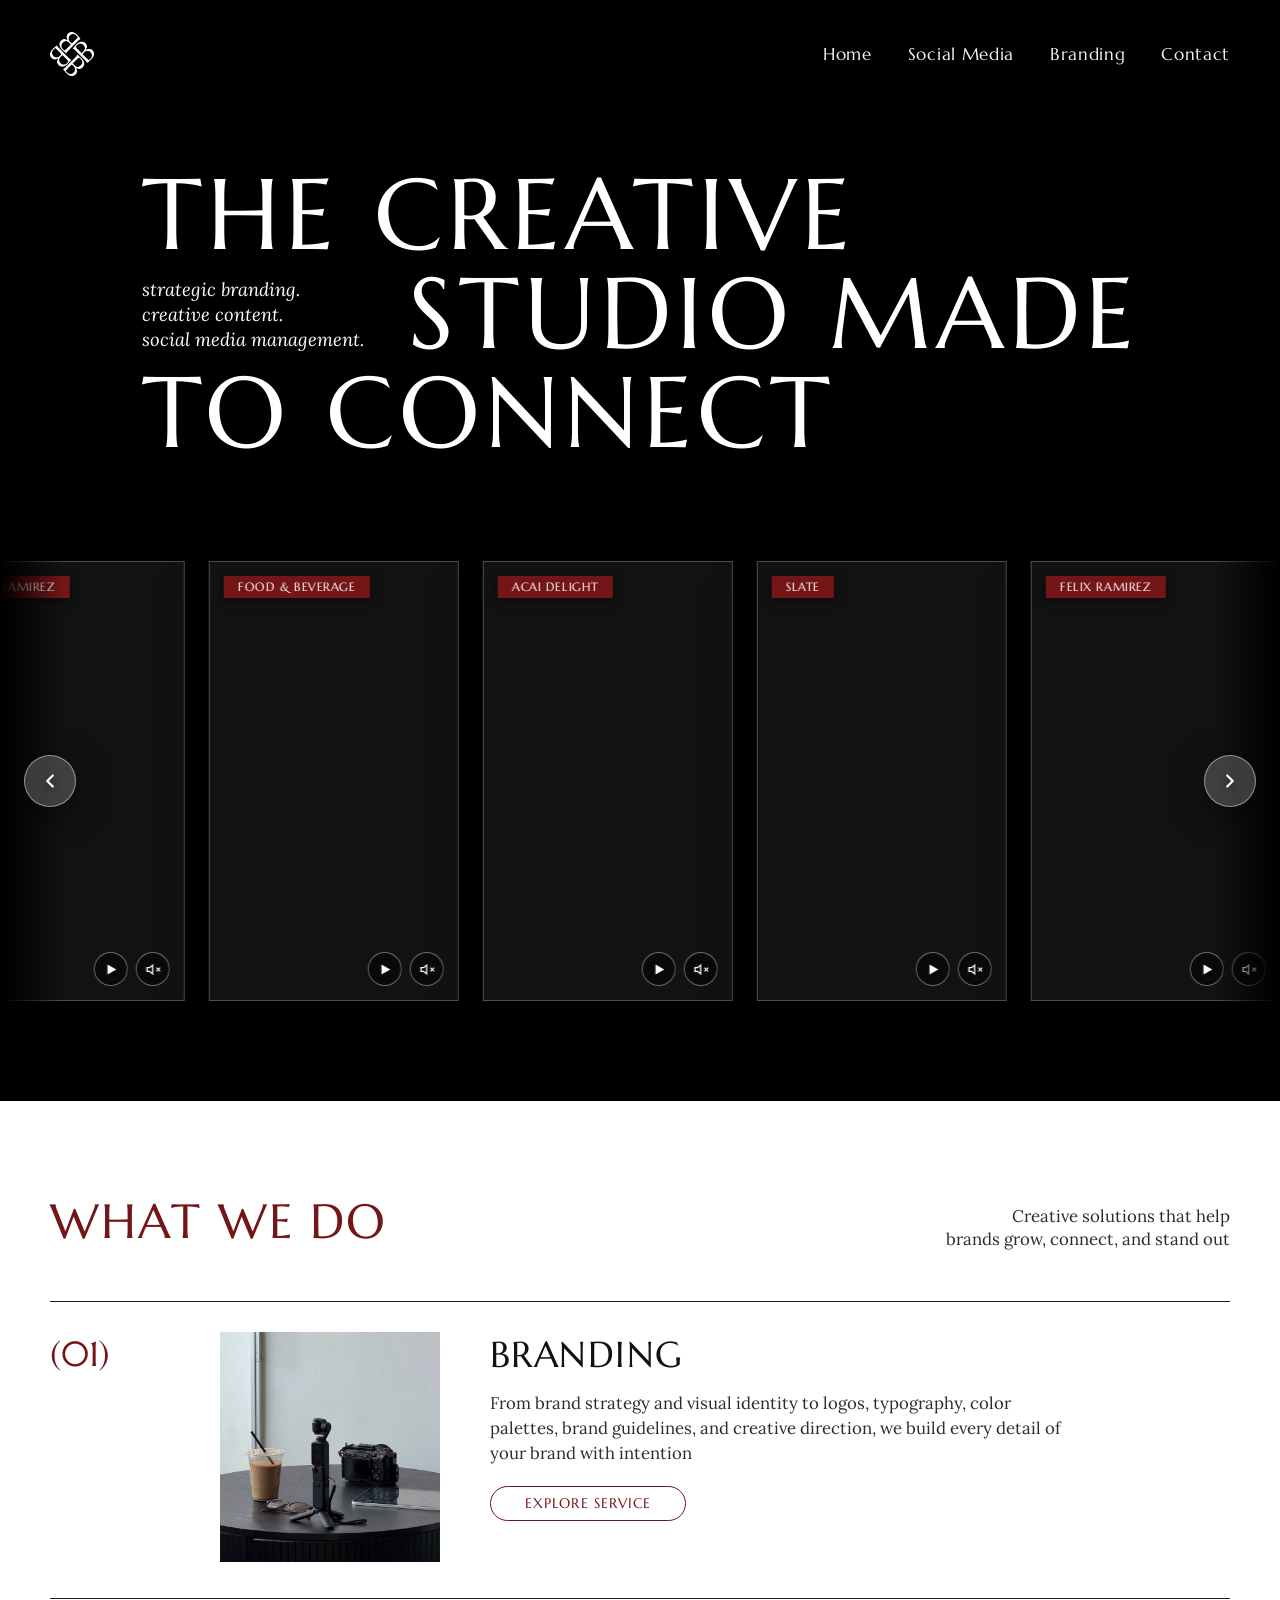
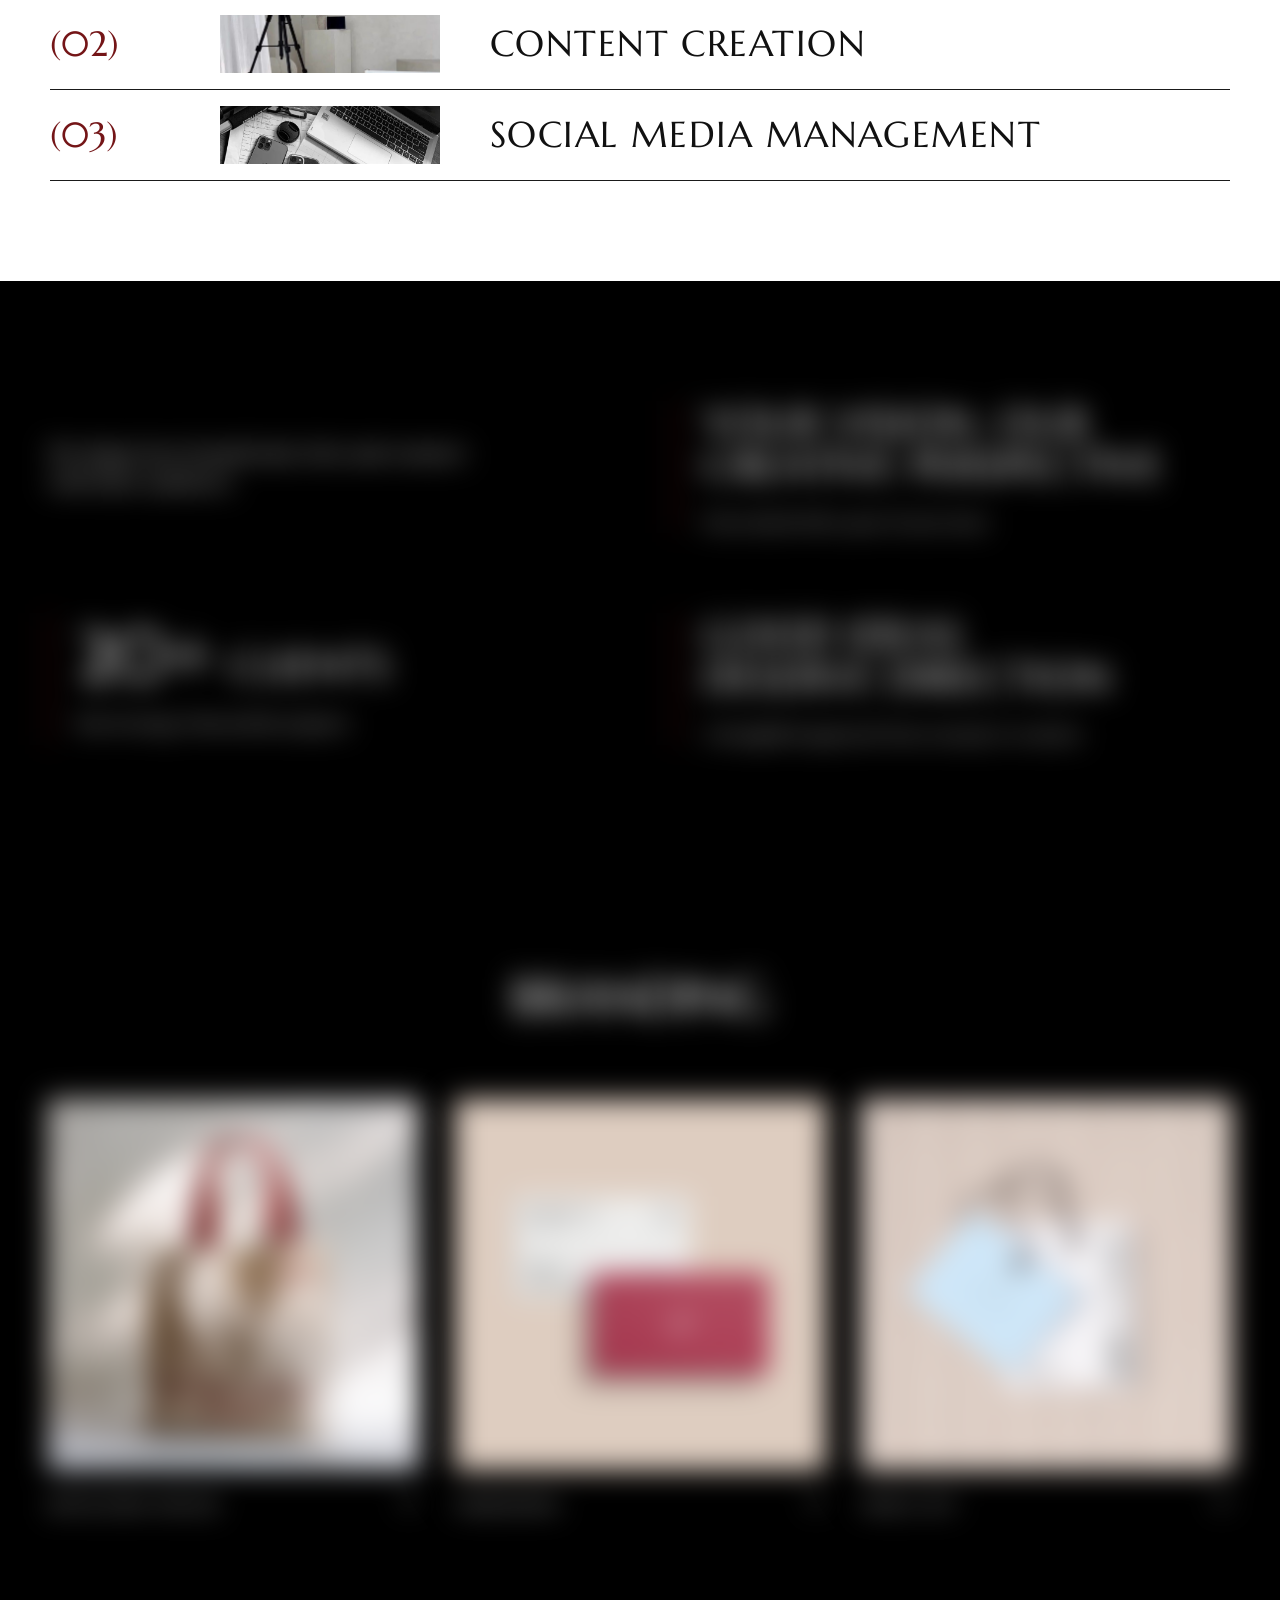
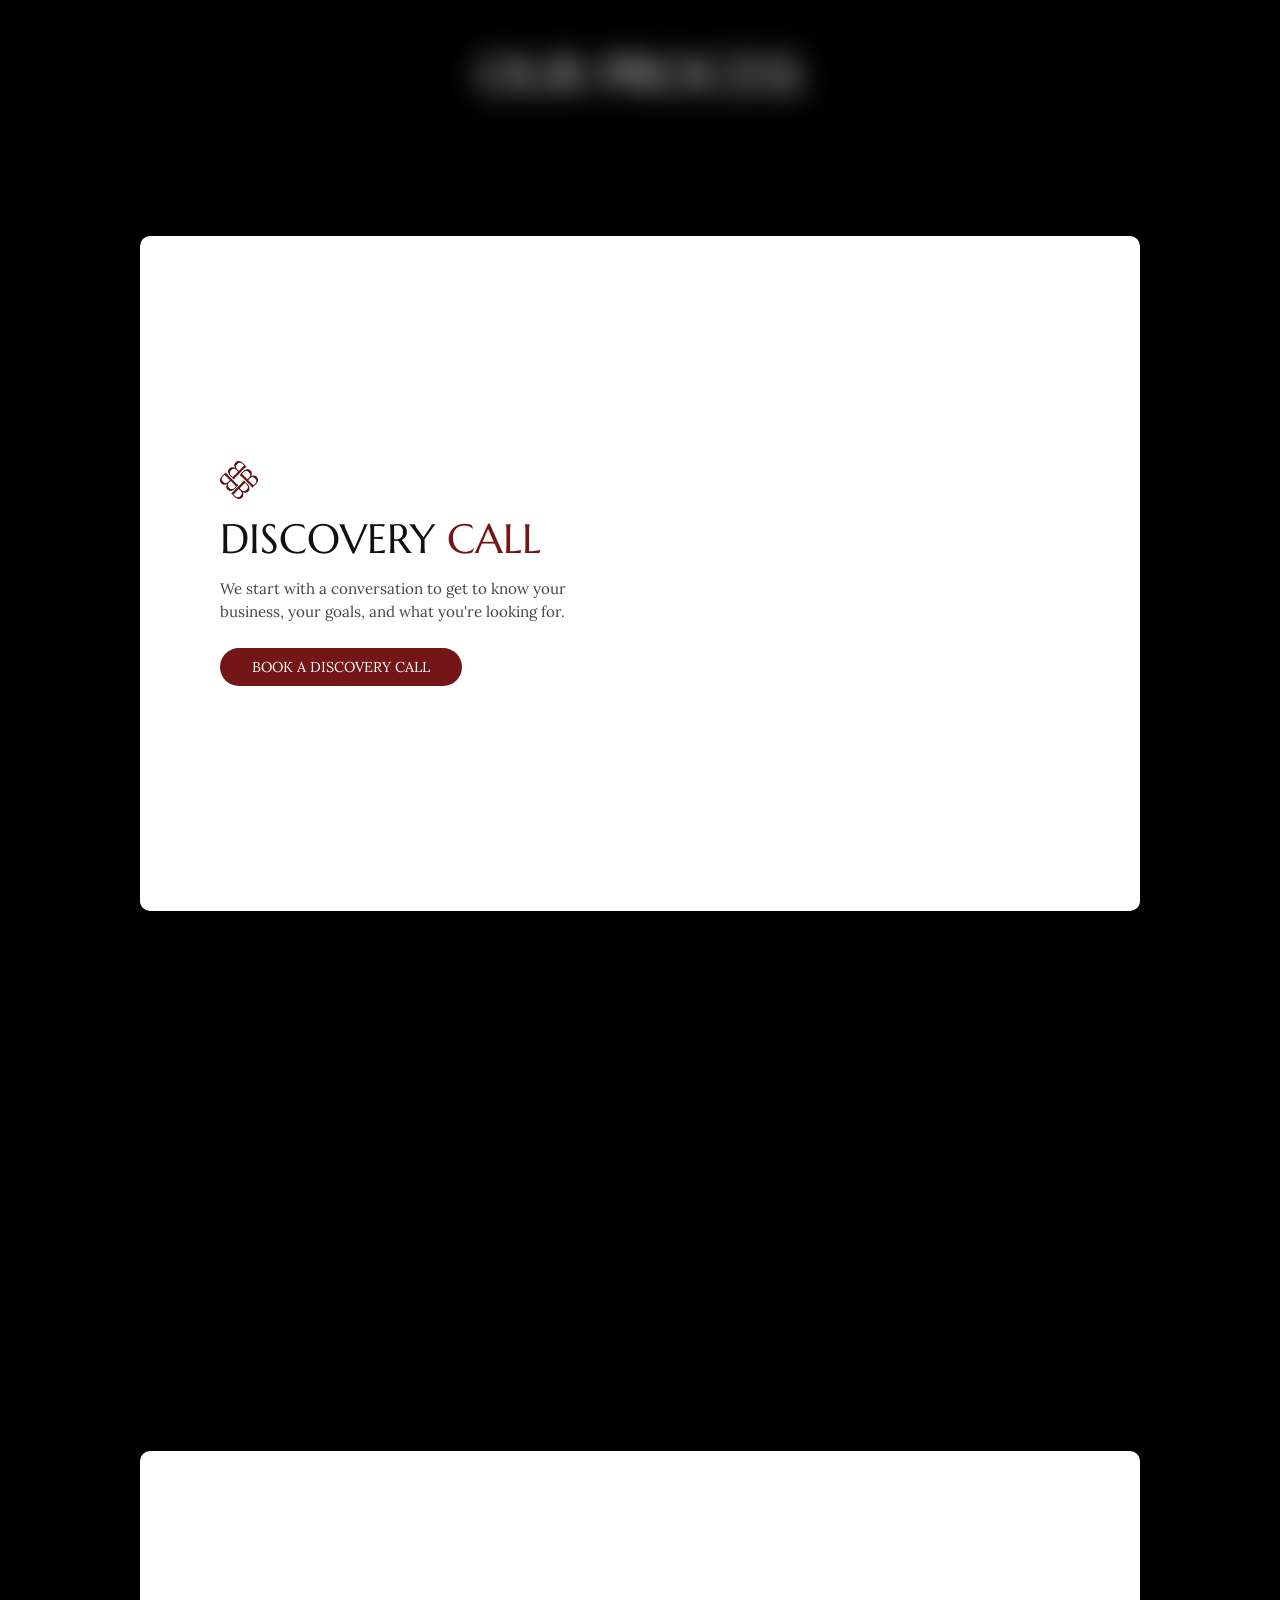
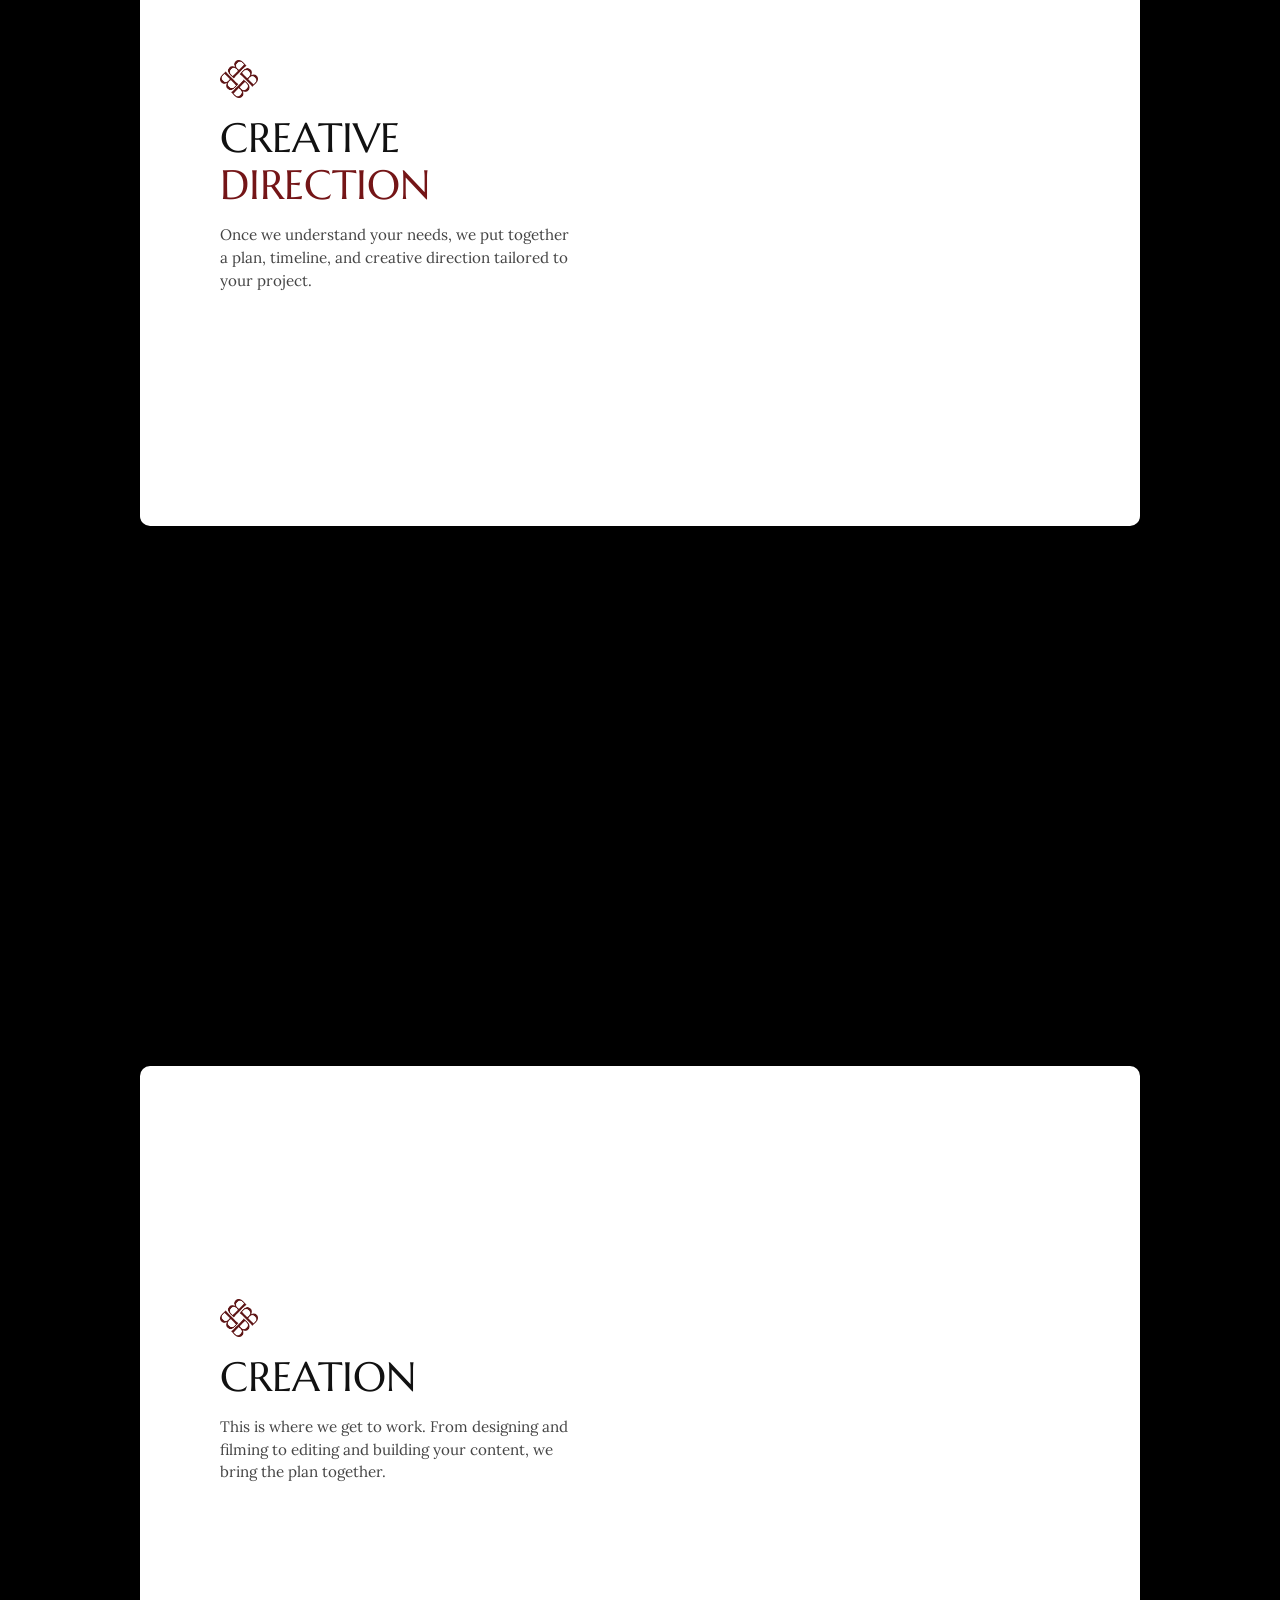
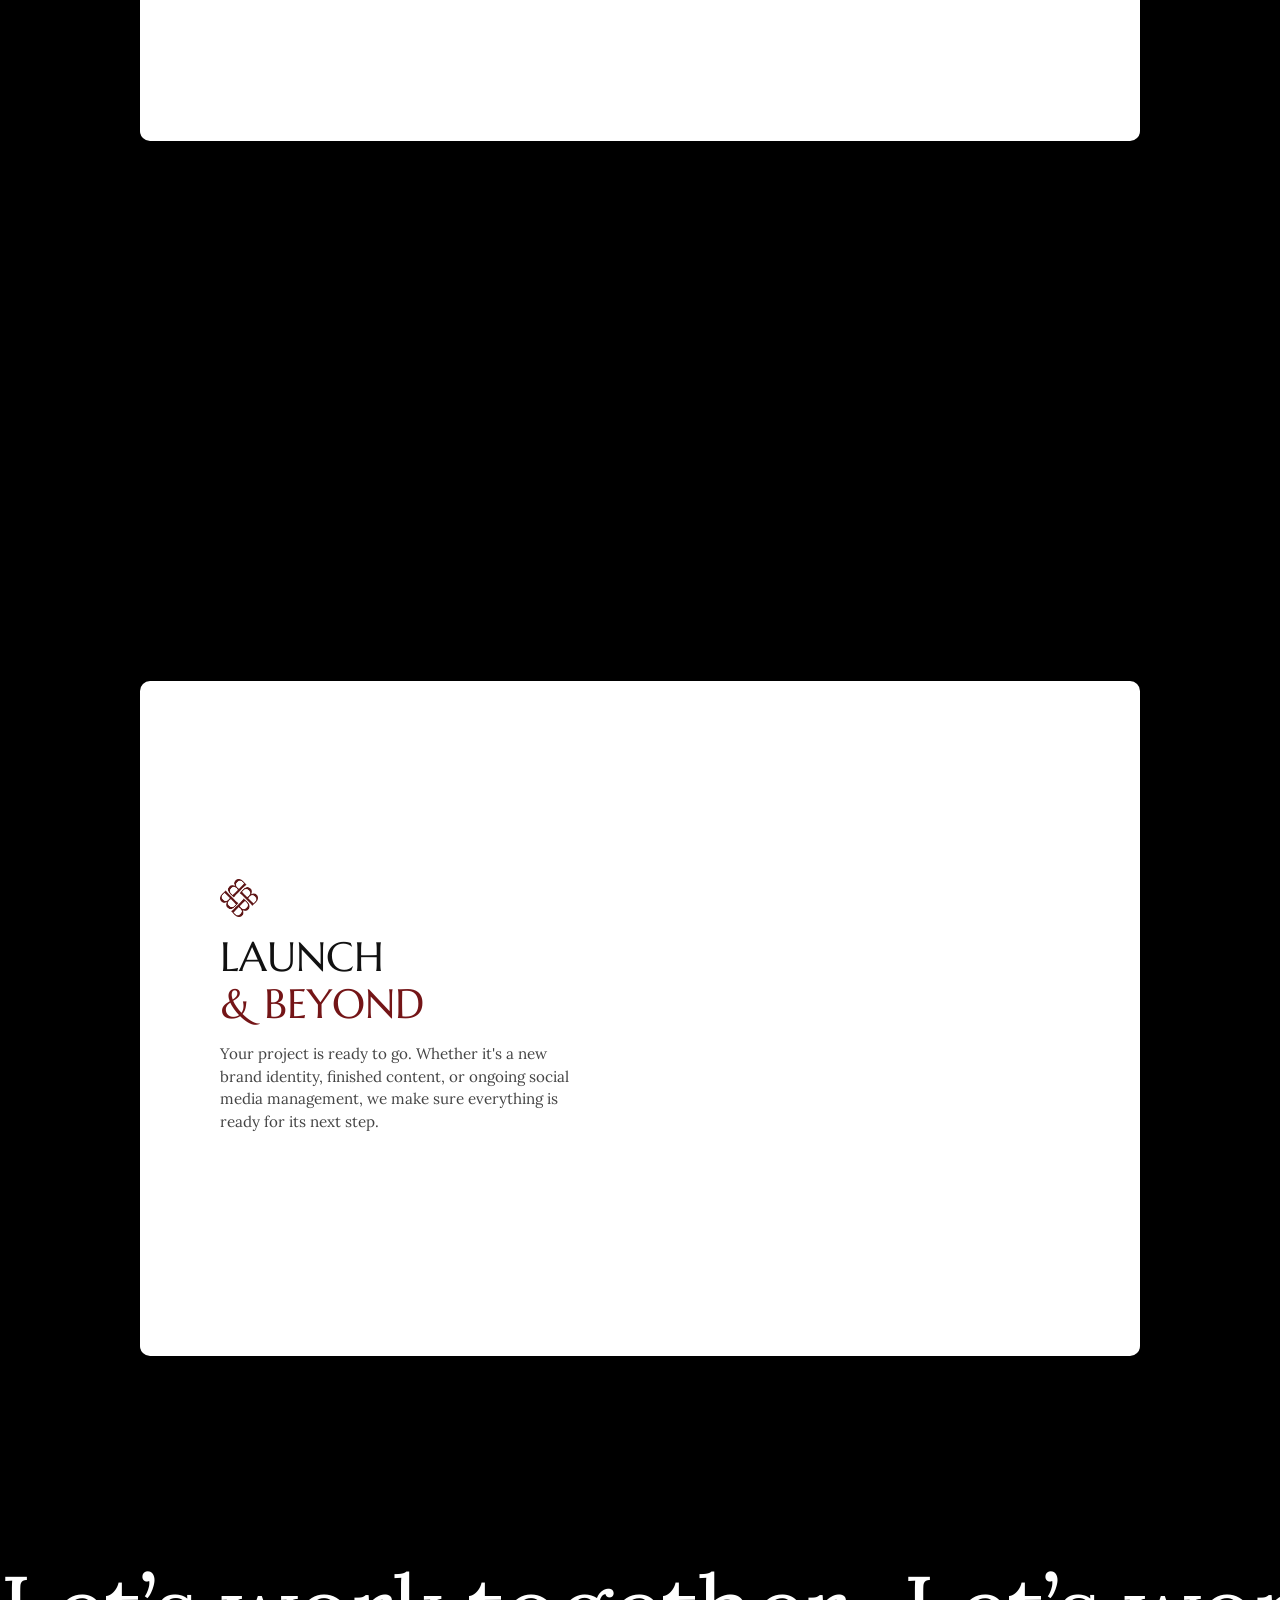
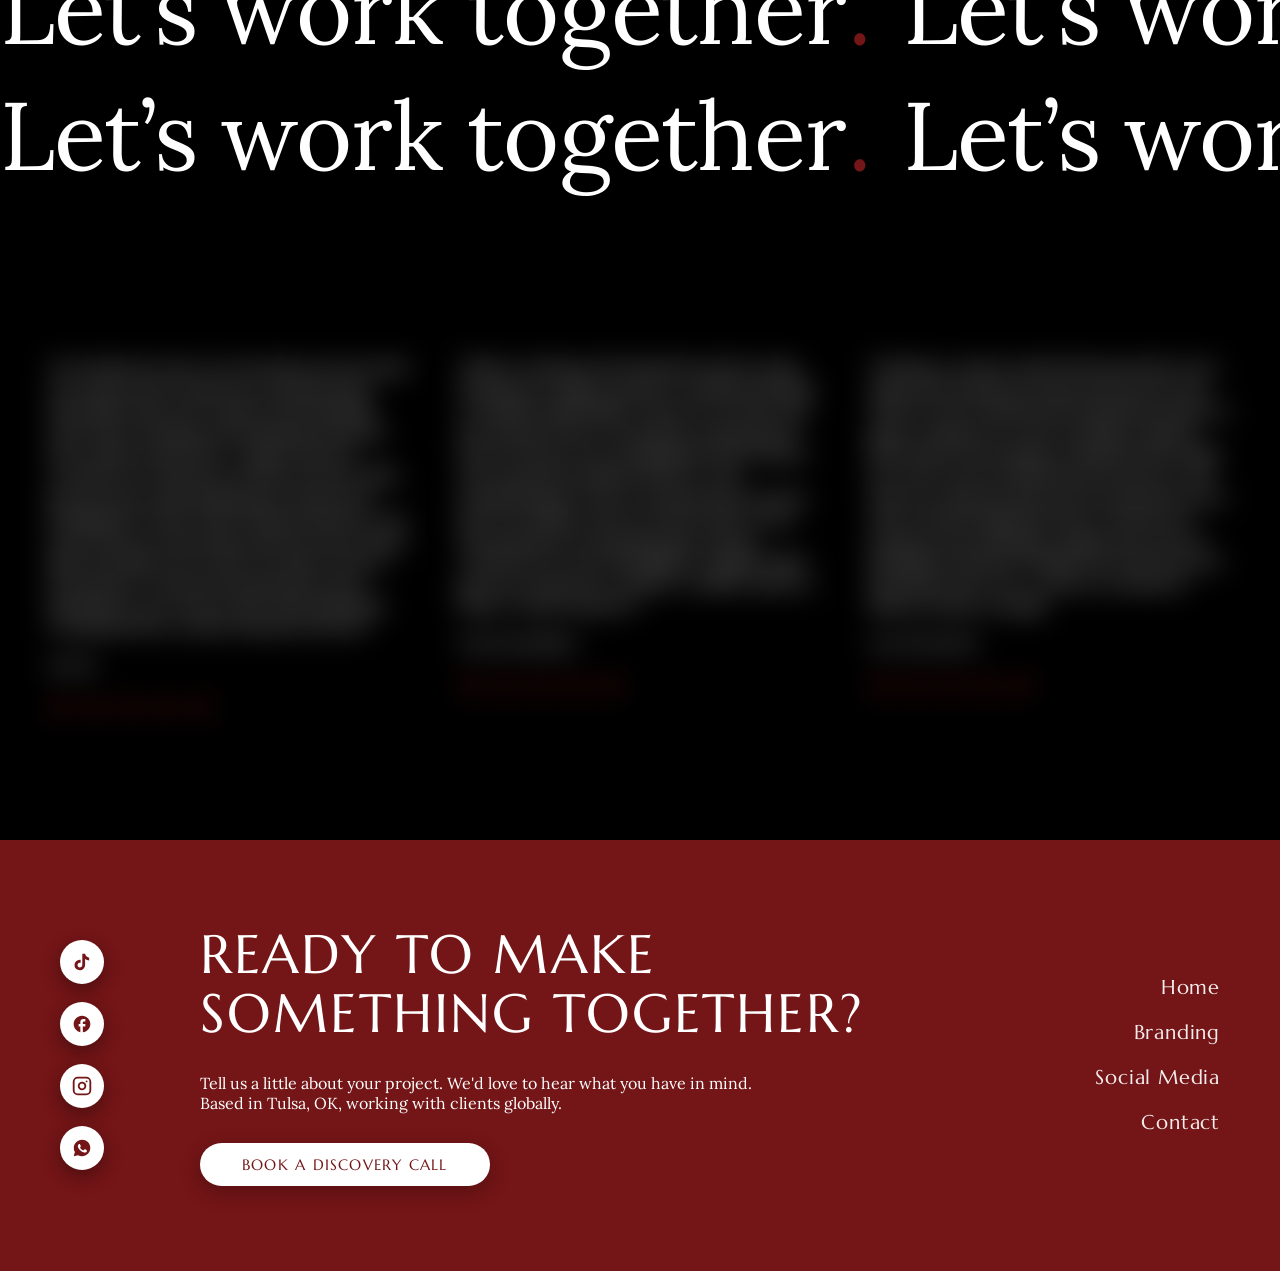
==== commit e88c90d7: "Update Index.html" ====
--- a/Index.html
+++ b/Index.html
@@ -3,7 +3,26 @@
 <head>
   <meta charset="UTF-8">
   <meta name="viewport" content="width=device-width, initial-scale=1.0">
-  <title>Bitacora House</title>
+  <title>Bitácora House | Creative Branding &amp; Content Studio in Tulsa, OK</title>
+  <meta name="description" content="Strategic branding, visual identity, content creation, and social media management studio based in Tulsa, Oklahoma, working with brands globally.">
+  <meta name="keywords" content="branding studio Tulsa, social media management Tulsa, content creation agency, brand identity design, Bitácora House">
+  <meta name="robots" content="index, follow">
+  <link rel="canonical" href="https://bitacorahouse.com/">
+  <link rel="icon" type="image/png" href="BHLOGO.png">
+
+  <!-- Open Graph / Redes Sociales -->
+  <meta property="og:type" content="website">
+  <meta property="og:site_name" content="Bitácora House">
+  <meta property="og:title" content="Bitácora House | Creative Branding &amp; Content Studio">
+  <meta property="og:description" content="Strategic branding, creative content, and social media management designed to help brands grow and connect.">
+  <meta property="og:url" content="https://bitacorahouse.com/">
+  <meta property="og:image" content="https://bitacorahouse.com/og-cover.jpg">
+
+  <!-- Twitter / X -->
+  <meta name="twitter:card" content="summary_large_image">
+  <meta name="twitter:title" content="Bitácora House | Creative Branding &amp; Content Studio">
+  <meta name="twitter:description" content="Strategic branding, creative content, and social media management based in Tulsa, OK.">
+  <meta name="twitter:image" content="https://bitacorahouse.com/og-cover.jpg">
 
   <!-- Google Fonts: Marcellus & Lora -->
   <link rel="preconnect" href="https://fonts.googleapis.com">
@@ -12,6 +31,30 @@
   <link rel="preconnect" href="https://pub-6bf4c243ac1148e3a5c3381489ba08fd.r2.dev" crossorigin>
   <link rel="dns-prefetch" href="https://pub-6bf4c243ac1148e3a5c3381489ba08fd.r2.dev">
   <link rel="stylesheet" href="style.css">
+
+  <!-- Datos Estructurados (Schema.org) para Google Local + Agencia -->
+  <script type="application/ld+json">
+  {
+    "@context": "https://schema.org",
+    "@type": "ProfessionalService",
+    "name": "Bitácora House",
+    "url": "https://bitacorahouse.com/",
+    "logo": "https://bitacorahouse.com/BHLOGO.png",
+    "image": "https://bitacorahouse.com/og-cover.jpg",
+    "description": "Creative studio specializing in strategic branding, visual identity, content creation, and social media management based in Tulsa, Oklahoma.",
+    "address": {
+      "@type": "PostalAddress",
+      "addressLocality": "Tulsa",
+      "addressRegion": "OK",
+      "addressCountry": "US"
+    },
+    "sameAs": [
+      "https://www.instagram.com/bitacorahouse/",
+      "https://www.tiktok.com/@bitacorahouse",
+      "https://www.facebook.com/profile.php?id=61594829940102"
+    ]
+  }
+  </script>
 </head>
 <body>
   <!-- INICIO DEL LOADER -->
@@ -630,4 +673,4 @@
 
   <script src="script.js"></script>
 </body>
-</html>+</html>
--- a/style.css
+++ b/style.css
@@ -4524,3 +4524,57 @@
 }
 
 
+/* =========================================
+   CALENDLY AL TAMAÑO Y POSICIÓN DEL RECUADRO ROJO
+   ========================================= */
+.contact-container {
+  max-width: 1400px; /* Aprovecha casi todo el ancho de la pantalla */
+}
+
+.contact-huge-title {
+  margin-bottom: 16px; /* Reduce el espacio debajo de LET'S CHAT */
+}
+
+.contact-content {
+  grid-template-columns: 280px 1fr; /* Columna izquierda fija y todo el resto para Calendly */
+  gap: 48px;
+  align-items: start;
+}
+
+.contact-info {
+  padding-top: 24px; /* Mantiene el texto de Tulsa alineado abajo mientras Calendly sube */
+}
+
+.contact-form-wrapper {
+  width: 100%;
+  margin-top: -45px; /* Sube el widget hasta la altura de la línea superior del recuadro rojo */
+}
+
+.calendly-inline-widget,
+.calendly-inline-widget iframe {
+  width: 100% !important;
+  max-width: 100% !important;
+  overflow: hidden !important;
+}
+
+/* Ajuste para tablets y móviles para que no se monte encima del título */
+@media (max-width: 1024px) {
+  .contact-content {
+    grid-template-columns: 1fr;
+    gap: 32px;
+  }
+
+  .contact-info {
+    padding-top: 0;
+  }
+
+  .contact-form-wrapper {
+    margin-top: 0;
+  }
+}
+
+.calendly-inline-widget,
+.calendly-inline-widget iframe {
+  width: 100% !important;
+  min-height: 1100px !important;
+}
